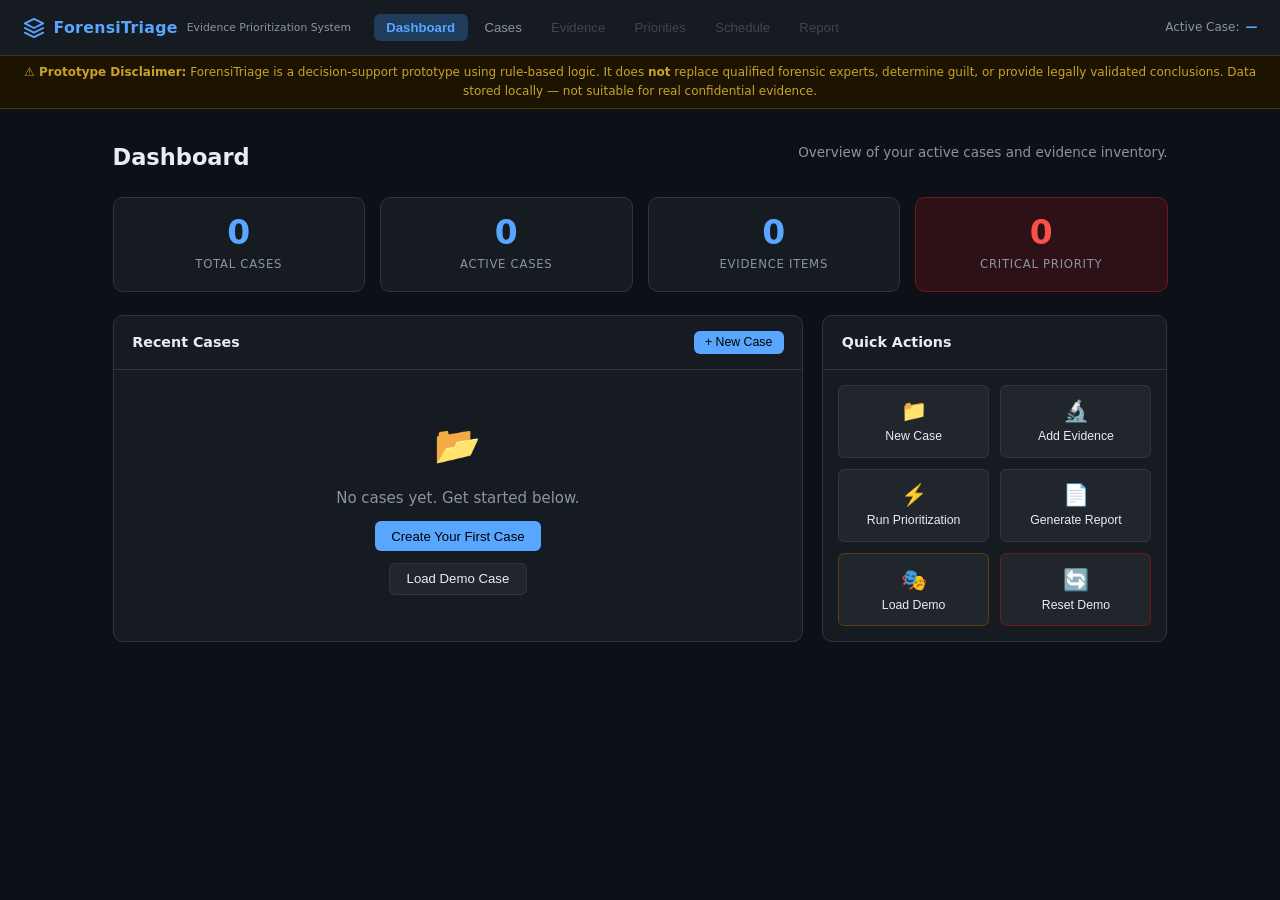
==== src/index.html @ f227d8db "new commit" ====
<!DOCTYPE html>
<html lang="en">
<head>
  <meta charset="UTF-8" />
  <meta name="viewport" content="width=device-width, initial-scale=1.0" />
  <title>ForensiTriage — AI-Assisted Evidence Prioritization</title>
  <link rel="stylesheet" href="styles.css" />
</head>
<body>
  <!-- ===== TOP NAV ===== -->
  <header class="topbar">
    <div class="topbar-brand">
      <svg class="brand-icon" viewBox="0 0 24 24" fill="none" stroke="currentColor" stroke-width="2" stroke-linecap="round" stroke-linejoin="round" aria-hidden="true">
        <path d="M12 2L2 7l10 5 10-5-10-5z"/><path d="M2 17l10 5 10-5"/><path d="M2 12l10 5 10-5"/>
      </svg>
      <span class="brand-name">ForensiTriage</span>
      <span class="brand-tagline">Evidence Prioritization System</span>
    </div>
    <nav class="topbar-nav" role="navigation" aria-label="Main navigation">
      <button class="nav-btn active" data-view="dashboard" aria-current="page">Dashboard</button>
      <button class="nav-btn" data-view="cases">Cases</button>
      <button class="nav-btn" data-view="evidence" id="nav-evidence" disabled>Evidence</button>
      <button class="nav-btn" data-view="priorities" id="nav-priorities" disabled>Priorities</button>
      <button class="nav-btn" data-view="schedule" id="nav-schedule" disabled>Schedule</button>
      <button class="nav-btn" data-view="report" id="nav-report" disabled>Report</button>
    </nav>
    <div class="topbar-case-indicator" id="active-case-badge" hidden>
      <span class="case-badge-label">Active Case:</span>
      <span id="active-case-title-badge">—</span>
    </div>
  </header>

  <!-- ===== DISCLAIMER BANNER ===== -->
  <div class="disclaimer-banner" role="alert">
    <strong>⚠ Prototype Disclaimer:</strong> ForensiTriage is a decision-support prototype using rule-based logic. It does <em>not</em> replace qualified forensic experts, determine guilt, or provide legally validated conclusions. Data stored locally — not suitable for real confidential evidence.
  </div>

  <!-- ===== MAIN CONTENT ===== -->
  <main id="main-content" role="main">

    <!-- ─── DASHBOARD VIEW ─── -->
    <section id="view-dashboard" class="view active" aria-labelledby="dashboard-heading">
      <div class="view-header">
        <h1 id="dashboard-heading">Dashboard</h1>
        <p class="view-subtitle">Overview of your active cases and evidence inventory.</p>
      </div>

      <div class="stats-grid">
        <div class="stat-card">
          <span class="stat-value" id="stat-total-cases">0</span>
          <span class="stat-label">Total Cases</span>
        </div>
        <div class="stat-card">
          <span class="stat-value" id="stat-active-cases">0</span>
          <span class="stat-label">Active Cases</span>
        </div>
        <div class="stat-card">
          <span class="stat-value" id="stat-total-evidence">0</span>
          <span class="stat-label">Evidence Items</span>
        </div>
        <div class="stat-card critical">
          <span class="stat-value" id="stat-critical">0</span>
          <span class="stat-label">Critical Priority</span>
        </div>
      </div>

      <div class="dashboard-grid">
        <div class="card">
          <div class="card-header">
            <h2 class="card-title">Recent Cases</h2>
            <button class="btn btn-primary btn-sm" data-action="new-case">+ New Case</button>
          </div>
          <div id="recent-cases-list">
            <!-- Populated by renderDashboard() -->
          </div>
        </div>

        <div class="card">
          <div class="card-header"><h2 class="card-title">Quick Actions</h2></div>
          <div class="quick-actions">
            <button class="quick-action-btn" data-action="new-case">
              <span class="qa-icon">📁</span>
              <span>New Case</span>
            </button>
            <button class="quick-action-btn" data-action="add-evidence" id="qa-add-evidence">
              <span class="qa-icon">🔬</span>
              <span>Add Evidence</span>
            </button>
            <button class="quick-action-btn" data-action="run-prioritization" id="qa-run-priority">
              <span class="qa-icon">⚡</span>
              <span>Run Prioritization</span>
            </button>
            <button class="quick-action-btn" data-action="generate-report" id="qa-report">
              <span class="qa-icon">📄</span>
              <span>Generate Report</span>
            </button>
            <button class="quick-action-btn demo-action" data-action="load-demo">
              <span class="qa-icon">🎭</span>
              <span>Load Demo</span>
            </button>
            <button class="quick-action-btn danger-action" data-action="reset-demo" id="qa-reset-demo" hidden>
              <span class="qa-icon">🔄</span>
              <span>Reset Demo</span>
            </button>
          </div>
        </div>
      </div>
    </section>

    <!-- ─── CASES VIEW ─── -->
    <section id="view-cases" class="view" aria-labelledby="cases-heading" hidden>
      <div class="view-header">
        <h1 id="cases-heading">Case Management</h1>
        <button class="btn btn-primary" data-action="new-case">+ New Case</button>
      </div>
      <div id="cases-list-container">
        <div class="empty-state">
          <div class="empty-icon">📂</div>
          <p>No cases created yet.</p>
          <button class="btn btn-primary" data-action="new-case">Create First Case</button>
        </div>
      </div>
    </section>

    <!-- ─── EVIDENCE VIEW ─── -->
    <section id="view-evidence" class="view" aria-labelledby="evidence-heading" hidden>
      <div class="view-header">
        <h1 id="evidence-heading">Evidence Management</h1>
        <div class="view-header-actions">
          <span class="active-case-label" id="evidence-case-label"></span>
          <button class="btn btn-primary" data-action="add-evidence" id="btn-add-evidence">+ Add Evidence</button>
        </div>
      </div>
      <div class="evidence-toolbar">
        <input type="search" id="evidence-search" class="search-input" placeholder="Search evidence by name, type, or ID…" aria-label="Search evidence" />
        <select id="evidence-filter-type" class="filter-select" aria-label="Filter by type">
          <option value="">All Types</option>
          <option value="biological">Biological</option>
          <option value="digital">Digital</option>
          <option value="fingerprint">Fingerprint / Impression</option>
          <option value="trace">Trace</option>
          <option value="physical">Physical</option>
          <option value="document">Document</option>
          <option value="other">Other</option>
        </select>
        <select id="evidence-filter-priority" class="filter-select" aria-label="Filter by priority">
          <option value="">All Priorities</option>
          <option value="critical">Critical</option>
          <option value="high">High</option>
          <option value="routine">Routine</option>
        </select>
      </div>
      <div id="evidence-list-container">
        <div class="empty-state">
          <div class="empty-icon">🔬</div>
          <p>No evidence added to this case yet.</p>
        </div>
      </div>
    </section>

    <!-- ─── PRIORITIES VIEW ─── -->
    <section id="view-priorities" class="view" aria-labelledby="priorities-heading" hidden>
      <div class="view-header">
        <h1 id="priorities-heading">Evidence Priorities</h1>
        <div class="view-header-actions">
          <span class="active-case-label" id="priorities-case-label"></span>
          <button class="btn btn-primary" data-action="run-prioritization">↻ Recalculate</button>
        </div>
      </div>
      <div class="priority-legend">
        <span class="priority-badge critical">Critical</span> Requires immediate examination — time-sensitive or highly contaminated.
        <span class="priority-badge high">High</span> Examine within 24 h — significant forensic value.
        <span class="priority-badge routine">Routine</span> Standard processing timeline acceptable.
      </div>
      <div class="priority-notice">
        <strong>ℹ Rule-Based Scores:</strong> Priority scores are produced by a deterministic rule-based algorithm, not a trained AI model. They are prototype estimates only — final prioritization decisions must be made by qualified forensic personnel.
      </div>
      <div id="priorities-list-container"></div>
    </section>

    <!-- ─── SCHEDULE VIEW ─── -->
    <section id="view-schedule" class="view" aria-labelledby="schedule-heading" hidden>
      <div class="view-header">
        <h1 id="schedule-heading">Proposed Examination Schedule</h1>
        <div class="view-header-actions">
          <span class="active-case-label" id="schedule-case-label"></span>
          <button class="btn btn-secondary" data-action="generate-report">📄 Generate Report</button>
        </div>
      </div>
      <div class="schedule-notice">
        <strong>⚠ Proposed Order Only:</strong> This schedule is a suggested examination order based on calculated priorities. It does not reflect actual laboratory capacity, staff availability, or instrument scheduling. Qualified forensic supervisors must confirm and adjust the schedule.
      </div>
      <div id="schedule-container"></div>
    </section>

    <!-- ─── REPORT VIEW ─── -->
    <section id="view-report" class="view" aria-labelledby="report-heading" hidden>
      <div class="view-header">
        <h1 id="report-heading">Printable Report</h1>
        <div class="view-header-actions">
          <button class="btn btn-primary" onclick="window.print()">🖨 Print / Save as PDF</button>
        </div>
      </div>
      <div id="report-container"></div>
    </section>

  </main>

  <!-- ===== MODALS ===== -->
  <div id="modal-overlay" class="modal-overlay" hidden aria-modal="true" role="dialog">
    <div class="modal" id="modal-box">
      <button class="modal-close" id="modal-close-btn" aria-label="Close modal">✕</button>
      <div id="modal-content"></div>
    </div>
  </div>

  <!-- ===== TOAST NOTIFICATIONS ===== -->
  <div id="toast-container" aria-live="polite" aria-atomic="true"></div>

  <!-- ===== SCRIPTS ===== -->
  <script src="storage.js"></script>
  <script src="prioritization.js"></script>
  <script src="reports.js"></script>
  <script src="app.js"></script>
</body>
</html>
---- src/styles.css ----
/* ============================================================
   ForensiTriage — styles.css
   Professional forensic-themed design
   ============================================================ */

/* ── Reset & base ── */
*, *::before, *::after { box-sizing: border-box; margin: 0; padding: 0; }

:root {
  --bg:          #0d1117;
  --surface:     #161b22;
  --surface2:    #21262d;
  --border:      #30363d;
  --text:        #e6edf3;
  --text-muted:  #8b949e;
  --accent:      #58a6ff;
  --accent-dim:  #1f3c5c;
  --critical:    #f85149;
  --critical-bg: #2d1117;
  --critical-border: #6e1a1a;
  --high:        #e3b341;
  --high-bg:     #2d2000;
  --high-border: #5a4000;
  --routine:     #3fb950;
  --routine-bg:  #0d2818;
  --routine-border: #1a4d2e;
  --radius:      6px;
  --radius-lg:   10px;
  --shadow:      0 4px 16px rgba(0,0,0,0.4);
  --font:        -apple-system, "Segoe UI", system-ui, sans-serif;
}

html { font-size: 15px; }
body {
  font-family: var(--font);
  background: var(--bg);
  color: var(--text);
  line-height: 1.6;
  min-height: 100vh;
}

/* ── Top navigation bar ── */
.topbar {
  display: flex;
  align-items: center;
  gap: 1.5rem;
  padding: 0 1.5rem;
  height: 56px;
  background: var(--surface);
  border-bottom: 1px solid var(--border);
  position: sticky;
  top: 0;
  z-index: 100;
  flex-wrap: wrap;
}

.topbar-brand {
  display: flex;
  align-items: center;
  gap: 0.6rem;
  flex-shrink: 0;
}
.brand-icon { width: 22px; height: 22px; color: var(--accent); }
.brand-name {
  font-weight: 700;
  font-size: 1.05rem;
  color: var(--accent);
  letter-spacing: 0.02em;
}
.brand-tagline {
  font-size: 0.72rem;
  color: var(--text-muted);
  display: none;
}
@media (min-width: 700px) { .brand-tagline { display: inline; } }

.topbar-nav {
  display: flex;
  gap: 0.25rem;
  flex: 1;
  overflow-x: auto;
}

.nav-btn {
  background: none;
  border: none;
  color: var(--text-muted);
  padding: 0.4rem 0.85rem;
  border-radius: var(--radius);
  cursor: pointer;
  font-size: 0.88rem;
  white-space: nowrap;
  transition: background 0.15s, color 0.15s;
}
.nav-btn:hover:not(:disabled) { background: var(--surface2); color: var(--text); }
.nav-btn.active { background: var(--accent-dim); color: var(--accent); font-weight: 600; }
.nav-btn:disabled { opacity: 0.35; cursor: not-allowed; }

.topbar-case-indicator {
  display: flex;
  align-items: center;
  gap: 0.4rem;
  font-size: 0.8rem;
  color: var(--text-muted);
  white-space: nowrap;
  flex-shrink: 0;
}
.case-badge-label { color: var(--text-muted); }
#active-case-title-badge {
  color: var(--accent);
  font-weight: 600;
  max-width: 160px;
  overflow: hidden;
  text-overflow: ellipsis;
}

/* ── Disclaimer banner ── */
.disclaimer-banner {
  background: #1c1400;
  border-bottom: 1px solid #4a3800;
  color: #c9a227;
  font-size: 0.8rem;
  padding: 0.45rem 1.5rem;
  text-align: center;
}
.disclaimer-banner em { font-style: normal; font-weight: 600; }

/* ── Main content area ── */
#main-content {
  max-width: 1100px;
  margin: 0 auto;
  padding: 2rem 1.5rem;
}

/* ── Views ── */
.view { display: block; }
.view[hidden] { display: none; }

.view-header {
  display: flex;
  align-items: flex-start;
  justify-content: space-between;
  margin-bottom: 1.5rem;
  gap: 1rem;
  flex-wrap: wrap;
}
.view-header h1 { font-size: 1.5rem; font-weight: 700; }
.view-subtitle { color: var(--text-muted); font-size: 0.9rem; margin-top: 0.2rem; }
.view-header-actions {
  display: flex;
  align-items: center;
  gap: 0.75rem;
  flex-wrap: wrap;
}
.active-case-label {
  font-size: 0.82rem;
  color: var(--text-muted);
  font-style: italic;
}

/* ── Stats grid ── */
.stats-grid {
  display: grid;
  grid-template-columns: repeat(auto-fit, minmax(150px, 1fr));
  gap: 1rem;
  margin-bottom: 1.5rem;
}
.stat-card {
  background: var(--surface);
  border: 1px solid var(--border);
  border-radius: var(--radius-lg);
  padding: 1.2rem 1rem;
  text-align: center;
}
.stat-card.critical { border-color: var(--critical-border); background: var(--critical-bg); }
.stat-value {
  display: block;
  font-size: 2.2rem;
  font-weight: 700;
  color: var(--accent);
  line-height: 1;
}
.stat-card.critical .stat-value { color: var(--critical); }
.stat-label {
  display: block;
  font-size: 0.78rem;
  color: var(--text-muted);
  margin-top: 0.35rem;
  text-transform: uppercase;
  letter-spacing: 0.06em;
}

/* ── Dashboard grid ── */
.dashboard-grid {
  display: grid;
  grid-template-columns: 1fr;
  gap: 1.25rem;
}
@media (min-width: 768px) { .dashboard-grid { grid-template-columns: 2fr 1fr; } }

/* ── Cards ── */
.card {
  background: var(--surface);
  border: 1px solid var(--border);
  border-radius: var(--radius-lg);
  overflow: hidden;
}
.card-header {
  display: flex;
  justify-content: space-between;
  align-items: center;
  padding: 1rem 1.25rem;
  border-bottom: 1px solid var(--border);
}
.card-title { font-size: 0.95rem; font-weight: 600; }
.card-body { padding: 1.25rem; }

/* ── Buttons ── */
.btn {
  display: inline-flex;
  align-items: center;
  gap: 0.4rem;
  padding: 0.5rem 1.1rem;
  border-radius: var(--radius);
  border: none;
  cursor: pointer;
  font-size: 0.88rem;
  font-weight: 500;
  transition: opacity 0.15s, background 0.15s;
  white-space: nowrap;
}
.btn:hover { opacity: 0.85; }
.btn:active { opacity: 0.7; }
.btn-primary { background: var(--accent); color: #000; }
.btn-secondary { background: var(--surface2); color: var(--text); border: 1px solid var(--border); }
.btn-danger { background: var(--critical); color: #fff; }
.btn-ghost { background: transparent; color: var(--text-muted); border: 1px solid var(--border); }
.btn-sm { padding: 0.3rem 0.75rem; font-size: 0.82rem; }
.btn:disabled { opacity: 0.4; cursor: not-allowed; }

/* ── Quick actions ── */
.quick-actions {
  display: grid;
  grid-template-columns: 1fr 1fr;
  gap: 0.75rem;
  padding: 1rem;
}
.quick-action-btn {
  display: flex;
  flex-direction: column;
  align-items: center;
  gap: 0.4rem;
  padding: 0.9rem 0.5rem;
  background: var(--surface2);
  border: 1px solid var(--border);
  border-radius: var(--radius);
  cursor: pointer;
  color: var(--text);
  font-size: 0.82rem;
  transition: border-color 0.15s, background 0.15s;
}
.quick-action-btn:hover { border-color: var(--accent); background: var(--accent-dim); }
.quick-action-btn.demo-action { border-color: var(--high-border); }
.quick-action-btn.demo-action:hover { background: var(--high-bg); }
.quick-action-btn.danger-action { border-color: var(--critical-border); }
.quick-action-btn.danger-action:hover { background: var(--critical-bg); }
.qa-icon { font-size: 1.4rem; }

/* ── Empty states ── */
.empty-state {
  padding: 3rem 1rem;
  text-align: center;
  color: var(--text-muted);
  display: flex;
  flex-direction: column;
  align-items: center;
  gap: 0.75rem;
}
.empty-icon { font-size: 2.5rem; }

/* ── Recent cases list ── */
.recent-case-row {
  display: flex;
  align-items: center;
  justify-content: space-between;
  padding: 0.75rem 1.25rem;
  border-bottom: 1px solid var(--border);
  gap: 1rem;
  cursor: pointer;
  transition: background 0.12s;
}
.recent-case-row:last-child { border-bottom: none; }
.recent-case-row:hover { background: var(--surface2); }
.recent-case-info { flex: 1; min-width: 0; }
.recent-case-title {
  font-weight: 600;
  font-size: 0.9rem;
  white-space: nowrap;
  overflow: hidden;
  text-overflow: ellipsis;
}
.recent-case-meta { font-size: 0.78rem; color: var(--text-muted); }
.case-status-badge {
  font-size: 0.72rem;
  padding: 0.2rem 0.55rem;
  border-radius: 20px;
  font-weight: 600;
  text-transform: uppercase;
  letter-spacing: 0.04em;
  white-space: nowrap;
}
.status-active    { background: var(--routine-bg); color: var(--routine); border: 1px solid var(--routine-border); }
.status-closed    { background: var(--surface2); color: var(--text-muted); border: 1px solid var(--border); }
.status-pending   { background: var(--high-bg); color: var(--high); border: 1px solid var(--high-border); }
.demo-tag { font-size: 0.7rem; color: var(--high); background: var(--high-bg); border: 1px solid var(--high-border); padding: 0.15rem 0.4rem; border-radius: 3px; margin-left: 0.5rem; }

/* ── Forms ── */
.form-grid {
  display: grid;
  grid-template-columns: 1fr 1fr;
  gap: 1rem;
}
@media (max-width: 600px) { .form-grid { grid-template-columns: 1fr; } }
.form-group { display: flex; flex-direction: column; gap: 0.3rem; }
.form-group.full-width { grid-column: 1 / -1; }
label { font-size: 0.85rem; font-weight: 500; color: var(--text-muted); }
label .required { color: var(--critical); margin-left: 2px; }
input[type="text"],
input[type="date"],
input[type="email"],
input[type="search"],
select,
textarea {
  background: var(--bg);
  border: 1px solid var(--border);
  color: var(--text);
  border-radius: var(--radius);
  padding: 0.5rem 0.75rem;
  font-size: 0.88rem;
  font-family: var(--font);
  width: 100%;
  transition: border-color 0.15s;
}
input:focus, select:focus, textarea:focus {
  outline: none;
  border-color: var(--accent);
}
input.error, select.error, textarea.error { border-color: var(--critical); }
.field-error { font-size: 0.78rem; color: var(--critical); }
textarea { resize: vertical; min-height: 80px; }
.form-actions {
  display: flex;
  gap: 0.75rem;
  justify-content: flex-end;
  margin-top: 1.25rem;
  flex-wrap: wrap;
}
.modal-title { font-size: 1.1rem; font-weight: 700; margin-bottom: 1.25rem; padding-bottom: 0.75rem; border-bottom: 1px solid var(--border); }

/* ── Evidence toolbar ── */
.evidence-toolbar {
  display: flex;
  gap: 0.75rem;
  margin-bottom: 1.25rem;
  flex-wrap: wrap;
}
.search-input { flex: 1; min-width: 180px; }
.filter-select { min-width: 150px; }

/* ── Evidence table ── */
.evidence-table-wrap { overflow-x: auto; }
.evidence-table {
  width: 100%;
  border-collapse: collapse;
  font-size: 0.85rem;
}
.evidence-table th {
  background: var(--surface2);
  padding: 0.6rem 0.8rem;
  text-align: left;
  font-weight: 600;
  color: var(--text-muted);
  font-size: 0.78rem;
  text-transform: uppercase;
  letter-spacing: 0.05em;
  border-bottom: 2px solid var(--border);
  white-space: nowrap;
}
.evidence-table td {
  padding: 0.65rem 0.8rem;
  border-bottom: 1px solid var(--border);
  vertical-align: top;
}
.evidence-table tr:last-child td { border-bottom: none; }
.evidence-table tr:hover td { background: var(--surface2); }
.evidence-id-cell { font-family: monospace; font-size: 0.8rem; color: var(--text-muted); }
.evidence-name-cell { font-weight: 600; }
.evidence-type-chip {
  display: inline-block;
  font-size: 0.72rem;
  padding: 0.15rem 0.5rem;
  border-radius: 20px;
  background: var(--accent-dim);
  color: var(--accent);
  border: 1px solid rgba(88,166,255,0.3);
  white-space: nowrap;
}
.table-actions { display: flex; gap: 0.4rem; }
.icon-btn {
  background: none;
  border: 1px solid var(--border);
  color: var(--text-muted);
  padding: 0.3rem 0.55rem;
  border-radius: var(--radius);
  cursor: pointer;
  font-size: 0.8rem;
  transition: border-color 0.15s, color 0.15s;
}
.icon-btn:hover { color: var(--text); border-color: var(--accent); }
.icon-btn.danger:hover { color: var(--critical); border-color: var(--critical); }

/* ── Priority badges ── */
.priority-badge {
  display: inline-block;
  font-size: 0.72rem;
  font-weight: 700;
  padding: 0.2rem 0.6rem;
  border-radius: 20px;
  text-transform: uppercase;
  letter-spacing: 0.06em;
  white-space: nowrap;
}
.priority-badge.critical { background: var(--critical-bg); color: var(--critical); border: 1px solid var(--critical-border); }
.priority-badge.high     { background: var(--high-bg);     color: var(--high);     border: 1px solid var(--high-border); }
.priority-badge.routine  { background: var(--routine-bg);  color: var(--routine);  border: 1px solid var(--routine-border); }
.priority-badge.override { background: #2d1f3d; color: #c4a0ff; border: 1px solid #5e3d9e; }

/* ── Priority legend ── */
.priority-legend {
  display: flex;
  align-items: center;
  gap: 0.75rem;
  flex-wrap: wrap;
  font-size: 0.82rem;
  color: var(--text-muted);
  margin-bottom: 1rem;
  padding: 0.75rem 1rem;
  background: var(--surface);
  border: 1px solid var(--border);
  border-radius: var(--radius);
}
.priority-notice, .schedule-notice {
  background: var(--surface);
  border: 1px solid var(--border);
  border-left: 3px solid var(--accent);
  padding: 0.75rem 1rem;
  font-size: 0.82rem;
  color: var(--text-muted);
  border-radius: 0 var(--radius) var(--radius) 0;
  margin-bottom: 1.25rem;
}

/* ── Priority cards ── */
.priority-card {
  background: var(--surface);
  border: 1px solid var(--border);
  border-radius: var(--radius-lg);
  margin-bottom: 0.75rem;
  overflow: hidden;
}
.priority-card.critical { border-left: 4px solid var(--critical); }
.priority-card.high     { border-left: 4px solid var(--high); }
.priority-card.routine  { border-left: 4px solid var(--routine); }
.priority-card.override-applied { border-style: dashed; }

.priority-card-header {
  display: flex;
  align-items: center;
  gap: 0.75rem;
  padding: 0.85rem 1rem;
  cursor: pointer;
  user-select: none;
  flex-wrap: wrap;
}
.priority-card-header:hover { background: var(--surface2); }
.priority-card-title { font-weight: 600; flex: 1; min-width: 0; }
.priority-score {
  font-size: 0.78rem;
  color: var(--text-muted);
  white-space: nowrap;
}
.expand-icon { color: var(--text-muted); font-size: 0.75rem; transition: transform 0.2s; }
.priority-card.expanded .expand-icon { transform: rotate(180deg); }

.priority-card-body {
  display: none;
  padding: 1rem;
  border-top: 1px solid var(--border);
}
.priority-card.expanded .priority-card-body { display: block; }

.priority-factors { margin-bottom: 0.75rem; }
.priority-factors h4 { font-size: 0.82rem; color: var(--text-muted); margin-bottom: 0.4rem; }
.factor-list { list-style: none; }
.factor-list li {
  font-size: 0.83rem;
  padding: 0.2rem 0;
  padding-left: 1.2rem;
  position: relative;
}
.factor-list li::before { content: "→"; position: absolute; left: 0; color: var(--accent); }

.recommendation-box {
  background: var(--surface2);
  border: 1px solid var(--border);
  border-radius: var(--radius);
  padding: 0.75rem;
  font-size: 0.83rem;
  margin-bottom: 0.75rem;
}
.recommendation-box h4 { font-size: 0.82rem; color: var(--text-muted); margin-bottom: 0.3rem; }

.override-section { margin-top: 0.75rem; }
.override-form { margin-top: 0.5rem; display: flex; gap: 0.5rem; flex-wrap: wrap; align-items: flex-end; }
.override-input { flex: 1; min-width: 200px; }
.override-applied-notice {
  font-size: 0.78rem;
  color: #c4a0ff;
  background: #2d1f3d;
  border: 1px solid #5e3d9e;
  border-radius: var(--radius);
  padding: 0.4rem 0.7rem;
  margin-top: 0.4rem;
}

/* ── Schedule ── */
.schedule-table {
  width: 100%;
  border-collapse: collapse;
  font-size: 0.85rem;
}
.schedule-table th {
  background: var(--surface2);
  padding: 0.6rem 1rem;
  text-align: left;
  font-size: 0.78rem;
  color: var(--text-muted);
  text-transform: uppercase;
  letter-spacing: 0.05em;
  border-bottom: 2px solid var(--border);
}
.schedule-table td {
  padding: 0.7rem 1rem;
  border-bottom: 1px solid var(--border);
  vertical-align: top;
}
.schedule-table tr:last-child td { border-bottom: none; }
.order-num {
  width: 36px;
  height: 36px;
  border-radius: 50%;
  display: flex;
  align-items: center;
  justify-content: center;
  font-weight: 700;
  font-size: 0.88rem;
  flex-shrink: 0;
}
.order-critical { background: var(--critical-bg); color: var(--critical); border: 2px solid var(--critical-border); }
.order-high     { background: var(--high-bg);     color: var(--high);     border: 2px solid var(--high-border); }
.order-routine  { background: var(--routine-bg);  color: var(--routine);  border: 2px solid var(--routine-border); }
.order-cell { display: flex; align-items: center; gap: 0.6rem; }

/* ── Report ── */
#report-container {
  background: var(--surface);
  border: 1px solid var(--border);
  border-radius: var(--radius-lg);
  padding: 2rem;
  font-size: 0.88rem;
  line-height: 1.7;
}
.report-header { text-align: center; margin-bottom: 2rem; padding-bottom: 1.5rem; border-bottom: 2px solid var(--border); }
.report-header h2 { font-size: 1.4rem; margin-bottom: 0.3rem; }
.report-header .case-id-header { font-family: monospace; color: var(--text-muted); }
.report-section { margin-bottom: 1.75rem; }
.report-section h3 { font-size: 1rem; font-weight: 700; color: var(--accent); border-bottom: 1px solid var(--border); padding-bottom: 0.4rem; margin-bottom: 0.75rem; }
.report-table { width: 100%; border-collapse: collapse; font-size: 0.82rem; }
.report-table th { text-align: left; padding: 0.4rem 0.7rem; background: var(--surface2); border: 1px solid var(--border); font-size: 0.78rem; }
.report-table td { padding: 0.4rem 0.7rem; border: 1px solid var(--border); vertical-align: top; }
.report-disclaimer {
  background: #1c1400;
  border: 1px solid #4a3800;
  color: #c9a227;
  padding: 1rem;
  border-radius: var(--radius);
  font-size: 0.8rem;
  margin-top: 2rem;
}
.report-meta { color: var(--text-muted); font-size: 0.8rem; }

/* ── Modal ── */
.modal-overlay {
  position: fixed;
  inset: 0;
  background: rgba(0,0,0,0.7);
  z-index: 200;
  display: flex;
  align-items: center;
  justify-content: center;
  padding: 1rem;
}
.modal-overlay[hidden] { display: none; }
.modal {
  background: var(--surface);
  border: 1px solid var(--border);
  border-radius: var(--radius-lg);
  padding: 1.75rem;
  max-width: 680px;
  width: 100%;
  max-height: 90vh;
  overflow-y: auto;
  position: relative;
  box-shadow: var(--shadow);
}
.modal-close {
  position: absolute;
  top: 1rem;
  right: 1rem;
  background: none;
  border: none;
  color: var(--text-muted);
  cursor: pointer;
  font-size: 1.1rem;
  width: 28px;
  height: 28px;
  display: flex;
  align-items: center;
  justify-content: center;
  border-radius: var(--radius);
}
.modal-close:hover { color: var(--text); background: var(--surface2); }

/* ── Toast notifications ── */
#toast-container {
  position: fixed;
  bottom: 1.5rem;
  right: 1.5rem;
  z-index: 999;
  display: flex;
  flex-direction: column;
  gap: 0.5rem;
}
.toast {
  background: var(--surface2);
  border: 1px solid var(--border);
  border-radius: var(--radius);
  padding: 0.75rem 1rem;
  font-size: 0.85rem;
  min-width: 240px;
  max-width: 360px;
  box-shadow: var(--shadow);
  animation: slide-in 0.25s ease;
  display: flex;
  gap: 0.5rem;
  align-items: flex-start;
}
.toast.success { border-left: 3px solid var(--routine); }
.toast.error   { border-left: 3px solid var(--critical); }
.toast.info    { border-left: 3px solid var(--accent); }
.toast.warning { border-left: 3px solid var(--high); }
@keyframes slide-in { from { opacity:0; transform: translateX(20px); } to { opacity:1; transform: translateX(0); } }

/* ── Confirm dialog ── */
.confirm-dialog { text-align: center; padding: 0.5rem 0; }
.confirm-dialog p { color: var(--text-muted); margin-bottom: 1.5rem; }
.confirm-actions { display: flex; gap: 0.75rem; justify-content: center; }

/* ── Misc helpers ── */
.text-muted { color: var(--text-muted); }
.text-critical { color: var(--critical); }
.text-high { color: var(--high); }
.text-routine { color: var(--routine); }
.monospace { font-family: monospace; }
.divider { border: none; border-top: 1px solid var(--border); margin: 1rem 0; }
.info-grid { display: grid; grid-template-columns: 1fr 1fr; gap: 0.5rem 1rem; font-size: 0.85rem; }
.info-row { display: flex; flex-direction: column; }
.info-label { font-size: 0.75rem; color: var(--text-muted); text-transform: uppercase; letter-spacing: 0.05em; }
.info-value { font-weight: 500; word-break: break-word; }

/* ── Cases table / list ── */
.cases-table-wrap { overflow-x: auto; }
.cases-table {
  width: 100%;
  border-collapse: collapse;
  font-size: 0.85rem;
}
.cases-table th {
  background: var(--surface2);
  padding: 0.6rem 1rem;
  text-align: left;
  font-size: 0.78rem;
  color: var(--text-muted);
  text-transform: uppercase;
  letter-spacing: 0.05em;
  border-bottom: 2px solid var(--border);
  white-space: nowrap;
}
.cases-table td {
  padding: 0.7rem 1rem;
  border-bottom: 1px solid var(--border);
  vertical-align: middle;
}
.cases-table tr:last-child td { border-bottom: none; }
.cases-table tr:hover td { background: var(--surface2); cursor: pointer; }
.case-select-btn { font-weight: 600; color: var(--accent); cursor: pointer; }
.case-select-btn:hover { text-decoration: underline; }

/* ── Print styles ── */
@media print {
  .topbar, .disclaimer-banner, .view-header .btn, .view-header-actions .btn,
  #toast-container, .modal-overlay, .nav-btn,
  .priority-legend, .priority-notice, .schedule-notice {
    display: none !important;
  }
  body { background: #fff; color: #000; font-size: 12pt; }
  #main-content { max-width: 100%; padding: 0; }
  .view[hidden] { display: none !important; }
  #view-report { display: block !important; }
  #report-container {
    background: #fff;
    border: none;
    padding: 0;
    color: #000;
  }
  .report-section h3 { color: #000; border-bottom: 1px solid #ccc; }
  .report-table th { background: #eee; }
  .priority-badge { border: 1px solid #999; color: #000; background: #eee; }
  .report-disclaimer { background: #fff8e1; color: #5a4000; border: 1px solid #ccc; }
  a { color: inherit; text-decoration: none; }
}

/* ── Responsive ── */
@media (max-width: 480px) {
  .topbar { height: auto; padding: 0.5rem 1rem; gap: 0.5rem; }
  #main-content { padding: 1rem; }
  .stats-grid { grid-template-columns: 1fr 1fr; }
  .form-grid { grid-template-columns: 1fr; }
  .evidence-toolbar { flex-direction: column; }
  .filter-select { min-width: unset; width: 100%; }
}

/* ── Demo data badge ── */
.demo-data-notice {
  display: inline-flex;
  align-items: center;
  gap: 0.3rem;
  background: var(--high-bg);
  border: 1px solid var(--high-border);
  color: var(--high);
  font-size: 0.75rem;
  font-weight: 600;
  padding: 0.2rem 0.6rem;
  border-radius: 4px;
}

/* ── Loading ── */
.loading-spinner {
  display: inline-block;
  width: 18px; height: 18px;
  border: 2px solid var(--border);
  border-top-color: var(--accent);
  border-radius: 50%;
  animation: spin 0.6s linear infinite;
  vertical-align: middle;
  margin-right: 0.4rem;
}
@keyframes spin { to { transform: rotate(360deg); } }
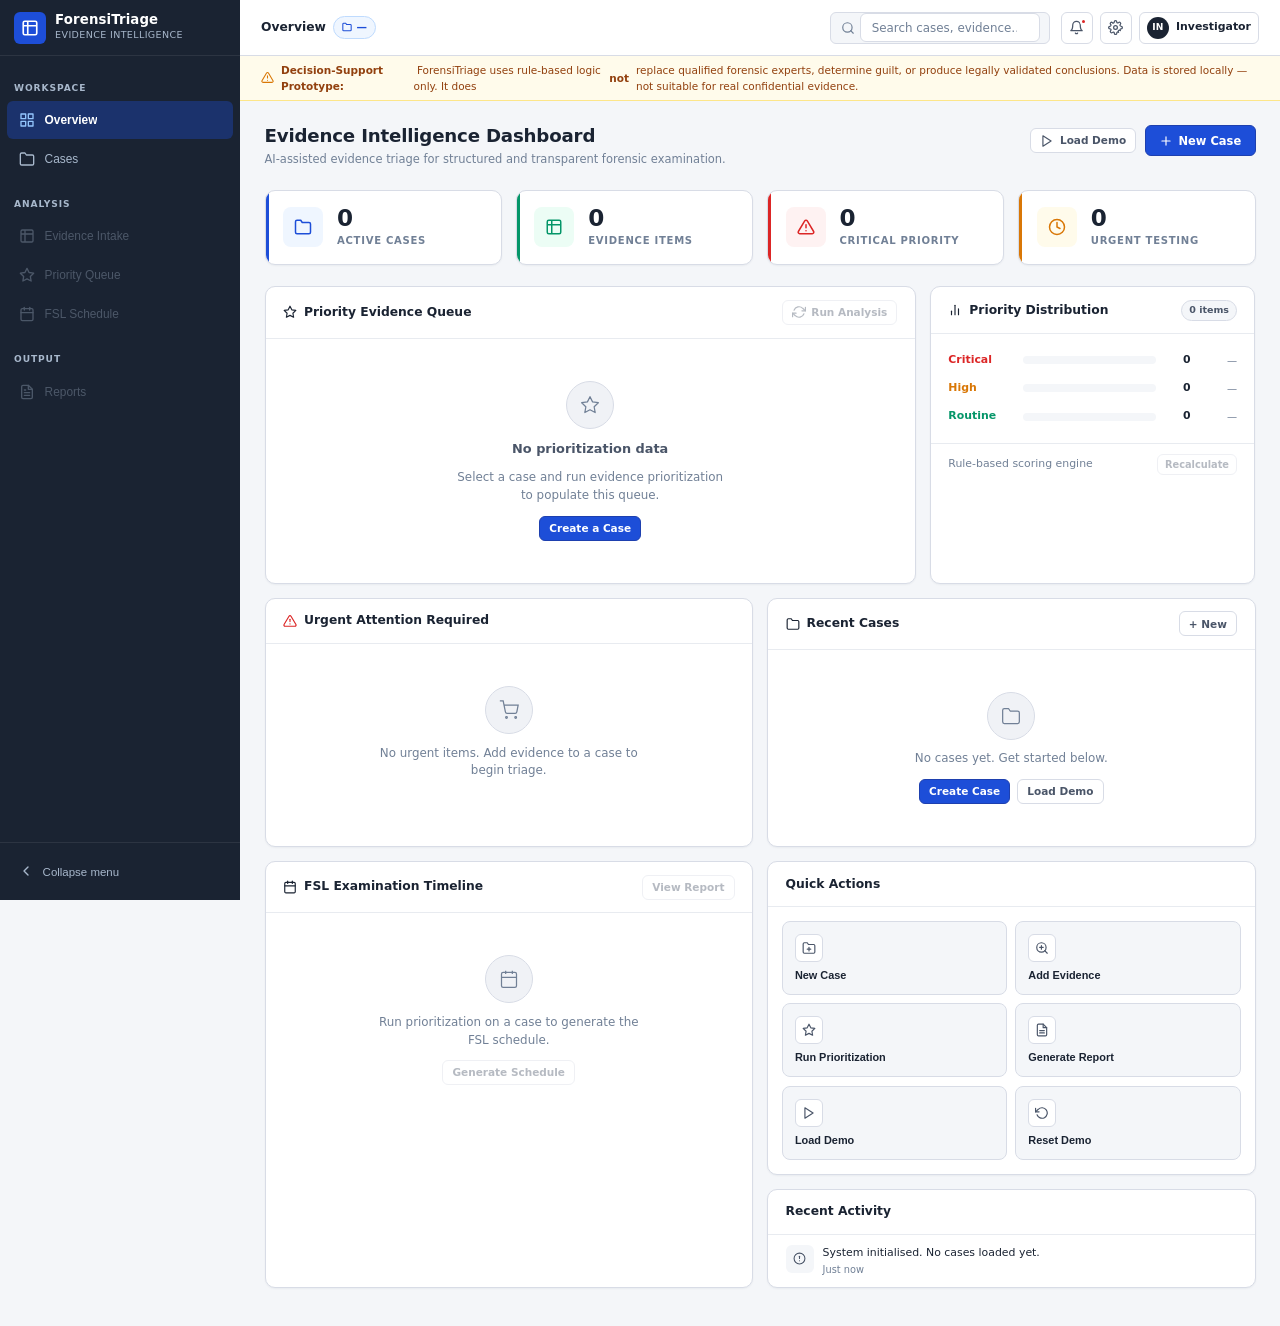
==== commit 0db7dcd0: "ui changes" ====
--- a/src/index.html
+++ b/src/index.html
@@ -3,221 +3,545 @@
 <head>
   <meta charset="UTF-8" />
   <meta name="viewport" content="width=device-width, initial-scale=1.0" />
-  <title>ForensiTriage — AI-Assisted Evidence Prioritization</title>
+  <title>ForensiTriage — Evidence Intelligence Platform</title>
   <link rel="stylesheet" href="styles.css" />
 </head>
 <body>
-  <!-- ===== TOP NAV ===== -->
-  <header class="topbar">
-    <div class="topbar-brand">
-      <svg class="brand-icon" viewBox="0 0 24 24" fill="none" stroke="currentColor" stroke-width="2" stroke-linecap="round" stroke-linejoin="round" aria-hidden="true">
-        <path d="M12 2L2 7l10 5 10-5-10-5z"/><path d="M2 17l10 5 10-5"/><path d="M2 12l10 5 10-5"/>
-      </svg>
-      <span class="brand-name">ForensiTriage</span>
-      <span class="brand-tagline">Evidence Prioritization System</span>
+
+  <!-- ═══════════════════════════════════════════════════════════════
+       SIDEBAR
+       ═══════════════════════════════════════════════════════════════ -->
+  <aside id="sidebar" role="navigation" aria-label="Main navigation">
+    <!-- Brand -->
+    <div class="sidebar-brand">
+      <div class="sidebar-brand-icon">
+        <svg viewBox="0 0 24 24" fill="none" stroke="currentColor" stroke-width="2.2" stroke-linecap="round" stroke-linejoin="round" aria-hidden="true">
+          <path d="M9 3H5a2 2 0 00-2 2v4m6-6h10a2 2 0 012 2v4M9 3v18m0 0h10a2 2 0 002-2V9M9 21H5a2 2 0 01-2-2V9m0 0h18"/>
+        </svg>
+      </div>
+      <div class="sidebar-brand-text">
+        <span class="sidebar-brand-name">ForensiTriage</span>
+        <span class="sidebar-brand-sub">Evidence Intelligence</span>
+      </div>
     </div>
-    <nav class="topbar-nav" role="navigation" aria-label="Main navigation">
-      <button class="nav-btn active" data-view="dashboard" aria-current="page">Dashboard</button>
-      <button class="nav-btn" data-view="cases">Cases</button>
-      <button class="nav-btn" data-view="evidence" id="nav-evidence" disabled>Evidence</button>
-      <button class="nav-btn" data-view="priorities" id="nav-priorities" disabled>Priorities</button>
-      <button class="nav-btn" data-view="schedule" id="nav-schedule" disabled>Schedule</button>
-      <button class="nav-btn" data-view="report" id="nav-report" disabled>Report</button>
+
+    <!-- Navigation -->
+    <nav class="sidebar-nav">
+      <div class="sidebar-section-label">Workspace</div>
+
+      <button class="nav-item active" data-view="dashboard" aria-current="page">
+        <span class="nav-icon">
+          <svg viewBox="0 0 24 24" fill="none" stroke="currentColor" stroke-width="2" stroke-linecap="round" stroke-linejoin="round"><rect x="3" y="3" width="7" height="7"/><rect x="14" y="3" width="7" height="7"/><rect x="14" y="14" width="7" height="7"/><rect x="3" y="14" width="7" height="7"/></svg>
+        </span>
+        <span class="nav-label">Overview</span>
+      </button>
+
+      <button class="nav-item" data-view="cases">
+        <span class="nav-icon">
+          <svg viewBox="0 0 24 24" fill="none" stroke="currentColor" stroke-width="2" stroke-linecap="round" stroke-linejoin="round"><path d="M22 19a2 2 0 01-2 2H4a2 2 0 01-2-2V5a2 2 0 012-2h5l2 3h9a2 2 0 012 2z"/></svg>
+        </span>
+        <span class="nav-label">Cases</span>
+      </button>
+
+      <div class="sidebar-section-label">Analysis</div>
+
+      <button class="nav-item" data-view="evidence" id="nav-evidence" disabled>
+        <span class="nav-icon">
+          <svg viewBox="0 0 24 24" fill="none" stroke="currentColor" stroke-width="2" stroke-linecap="round" stroke-linejoin="round"><path d="M9 3H5a2 2 0 00-2 2v4m6-6h10a2 2 0 012 2v4M9 3v18m0 0h10a2 2 0 002-2V9M9 21H5a2 2 0 01-2-2V9m0 0h18"/></svg>
+        </span>
+        <span class="nav-label">Evidence Intake</span>
+      </button>
+
+      <button class="nav-item" data-view="priorities" id="nav-priorities" disabled>
+        <span class="nav-icon">
+          <svg viewBox="0 0 24 24" fill="none" stroke="currentColor" stroke-width="2" stroke-linecap="round" stroke-linejoin="round"><polygon points="12 2 15.09 8.26 22 9.27 17 14.14 18.18 21.02 12 17.77 5.82 21.02 7 14.14 2 9.27 8.91 8.26 12 2"/></svg>
+        </span>
+        <span class="nav-label">Priority Queue</span>
+      </button>
+
+      <button class="nav-item" data-view="schedule" id="nav-schedule" disabled>
+        <span class="nav-icon">
+          <svg viewBox="0 0 24 24" fill="none" stroke="currentColor" stroke-width="2" stroke-linecap="round" stroke-linejoin="round"><rect x="3" y="4" width="18" height="18" rx="2" ry="2"/><line x1="16" y1="2" x2="16" y2="6"/><line x1="8" y1="2" x2="8" y2="6"/><line x1="3" y1="10" x2="21" y2="10"/></svg>
+        </span>
+        <span class="nav-label">FSL Schedule</span>
+      </button>
+
+      <div class="sidebar-section-label">Output</div>
+
+      <button class="nav-item" data-view="report" id="nav-report" disabled>
+        <span class="nav-icon">
+          <svg viewBox="0 0 24 24" fill="none" stroke="currentColor" stroke-width="2" stroke-linecap="round" stroke-linejoin="round"><path d="M14 2H6a2 2 0 00-2 2v16a2 2 0 002 2h12a2 2 0 002-2V8z"/><polyline points="14 2 14 8 20 8"/><line x1="16" y1="13" x2="8" y2="13"/><line x1="16" y1="17" x2="8" y2="17"/><polyline points="10 9 9 9 8 9"/></svg>
+        </span>
+        <span class="nav-label">Reports</span>
+      </button>
     </nav>
-    <div class="topbar-case-indicator" id="active-case-badge" hidden>
-      <span class="case-badge-label">Active Case:</span>
-      <span id="active-case-title-badge">—</span>
+
+    <!-- Footer / Collapse -->
+    <div class="sidebar-footer">
+      <button class="sidebar-collapse-btn" id="sidebar-toggle" aria-label="Toggle sidebar">
+        <span class="collapse-icon">
+          <svg width="16" height="16" viewBox="0 0 24 24" fill="none" stroke="currentColor" stroke-width="2" stroke-linecap="round" stroke-linejoin="round"><polyline points="15 18 9 12 15 6"/></svg>
+        </span>
+        <span class="collapse-label">Collapse menu</span>
+      </button>
     </div>
-  </header>
-
-  <!-- ===== DISCLAIMER BANNER ===== -->
-  <div class="disclaimer-banner" role="alert">
-    <strong>⚠ Prototype Disclaimer:</strong> ForensiTriage is a decision-support prototype using rule-based logic. It does <em>not</em> replace qualified forensic experts, determine guilt, or provide legally validated conclusions. Data stored locally — not suitable for real confidential evidence.
+  </aside>
+
+  <!-- ═══════════════════════════════════════════════════════════════
+       APP BODY
+       ═══════════════════════════════════════════════════════════════ -->
+  <div id="app-body">
+
+    <!-- TOP BAR -->
+    <header class="topbar">
+      <div class="topbar-breadcrumb">
+        <span class="topbar-page-title" id="topbar-page-title">Overview</span>
+        <span class="topbar-sep" id="topbar-sep" hidden>›</span>
+        <span class="topbar-case-chip" id="active-case-badge" hidden>
+          <svg width="10" height="10" viewBox="0 0 24 24" fill="none" stroke="currentColor" stroke-width="2.5"><path d="M22 19a2 2 0 01-2 2H4a2 2 0 01-2-2V5a2 2 0 012-2h5l2 3h9a2 2 0 012 2z"/></svg>
+          <span id="active-case-title-badge">—</span>
+        </span>
+      </div>
+
+      <div class="topbar-search">
+        <svg viewBox="0 0 24 24" fill="none" stroke="currentColor" stroke-width="2" stroke-linecap="round" stroke-linejoin="round"><circle cx="11" cy="11" r="8"/><line x1="21" y1="21" x2="16.65" y2="16.65"/></svg>
+        <input type="search" placeholder="Search cases, evidence…" aria-label="Global search" id="global-search" />
+      </div>
+
+      <div class="topbar-actions">
+        <button class="topbar-icon-btn" title="Notifications" aria-label="Notifications">
+          <svg viewBox="0 0 24 24" fill="none" stroke="currentColor" stroke-width="2" stroke-linecap="round" stroke-linejoin="round"><path d="M18 8A6 6 0 006 8c0 7-3 9-3 9h18s-3-2-3-9"/><path d="M13.73 21a2 2 0 01-3.46 0"/></svg>
+          <span class="notif-dot"></span>
+        </button>
+        <button class="topbar-icon-btn" title="Settings" aria-label="Settings">
+          <svg viewBox="0 0 24 24" fill="none" stroke="currentColor" stroke-width="2" stroke-linecap="round" stroke-linejoin="round"><circle cx="12" cy="12" r="3"/><path d="M19.4 15a1.65 1.65 0 00.33 1.82l.06.06a2 2 0 00-2.83 2.83l-.06-.06a1.65 1.65 0 00-1.82-.33 1.65 1.65 0 00-1 1.51V21a2 2 0 01-4 0v-.09A1.65 1.65 0 009 19.4a1.65 1.65 0 00-1.82.33l-.06.06a2 2 0 01-2.83-2.83l.06-.06A1.65 1.65 0 004.68 15a1.65 1.65 0 00-1.51-1H3a2 2 0 010-4h.09A1.65 1.65 0 004.6 9a1.65 1.65 0 00-.33-1.82l-.06-.06a2 2 0 012.83-2.83l.06.06A1.65 1.65 0 009 4.68a1.65 1.65 0 001-1.51V3a2 2 0 014 0v.09a1.65 1.65 0 001 1.51 1.65 1.65 0 001.82-.33l.06-.06a2 2 0 012.83 2.83l-.06.06A1.65 1.65 0 0019.4 9a1.65 1.65 0 001.51 1H21a2 2 0 010 4h-.09a1.65 1.65 0 00-1.51 1z"/></svg>
+        </button>
+        <div class="topbar-profile" title="Investigator profile">
+          <div class="profile-avatar" id="profile-initials">—</div>
+          <span class="profile-name" id="profile-name">Investigator</span>
+        </div>
+      </div>
+    </header>
+
+    <!-- DISCLAIMER BANNER -->
+    <div class="disclaimer-banner" role="alert">
+      <svg viewBox="0 0 24 24" fill="none" stroke="currentColor" stroke-width="2" stroke-linecap="round" stroke-linejoin="round" aria-hidden="true"><path d="M10.29 3.86L1.82 18a2 2 0 001.71 3h16.94a2 2 0 001.71-3L13.71 3.86a2 2 0 00-3.42 0z"/><line x1="12" y1="9" x2="12" y2="13"/><line x1="12" y1="17" x2="12.01" y2="17"/></svg>
+      <strong>Decision-Support Prototype:</strong>&nbsp;ForensiTriage uses rule-based logic only. It does <em>not</em> replace qualified forensic experts, determine guilt, or produce legally validated conclusions. Data is stored locally — not suitable for real confidential evidence.
+    </div>
+
+    <!-- ═══════════════════════════════════════════════════════════════
+         MAIN CONTENT
+         ═══════════════════════════════════════════════════════════════ -->
+    <main id="main-content" role="main">
+
+      <!-- ─── DASHBOARD VIEW ─── -->
+      <section id="view-dashboard" class="view active" aria-labelledby="dashboard-heading">
+
+        <div class="view-header">
+          <div class="view-header-left">
+            <h1 class="view-title" id="dashboard-heading">Evidence Intelligence Dashboard</h1>
+            <p class="view-subtitle">AI-assisted evidence triage for structured and transparent forensic examination.</p>
+          </div>
+          <div class="view-header-actions">
+            <button class="btn btn-secondary btn-sm" data-action="load-demo">
+              <svg viewBox="0 0 24 24" fill="none" stroke="currentColor" stroke-width="2" stroke-linecap="round" stroke-linejoin="round"><polygon points="5 3 19 12 5 21 5 3"/></svg>
+              Load Demo
+            </button>
+            <button class="btn btn-primary" data-action="new-case">
+              <svg viewBox="0 0 24 24" fill="none" stroke="currentColor" stroke-width="2" stroke-linecap="round" stroke-linejoin="round"><line x1="12" y1="5" x2="12" y2="19"/><line x1="5" y1="12" x2="19" y2="12"/></svg>
+              New Case
+            </button>
+          </div>
+        </div>
+
+        <!-- KPI Stats -->
+        <div class="stats-grid">
+          <div class="stat-card">
+            <div class="stat-icon">
+              <svg viewBox="0 0 24 24" fill="none" stroke="currentColor" stroke-width="2" stroke-linecap="round" stroke-linejoin="round"><path d="M22 19a2 2 0 01-2 2H4a2 2 0 01-2-2V5a2 2 0 012-2h5l2 3h9a2 2 0 012 2z"/></svg>
+            </div>
+            <div class="stat-body">
+              <div class="stat-value" id="stat-total-cases">0</div>
+              <div class="stat-label">Active Cases</div>
+            </div>
+          </div>
+          <div class="stat-card success">
+            <div class="stat-icon">
+              <svg viewBox="0 0 24 24" fill="none" stroke="currentColor" stroke-width="2" stroke-linecap="round" stroke-linejoin="round"><path d="M9 3H5a2 2 0 00-2 2v4m6-6h10a2 2 0 012 2v4M9 3v18m0 0h10a2 2 0 002-2V9M9 21H5a2 2 0 01-2-2V9m0 0h18"/></svg>
+            </div>
+            <div class="stat-body">
+              <div class="stat-value" id="stat-total-evidence">0</div>
+              <div class="stat-label">Evidence Items</div>
+            </div>
+          </div>
+          <div class="stat-card critical">
+            <div class="stat-icon">
+              <svg viewBox="0 0 24 24" fill="none" stroke="currentColor" stroke-width="2" stroke-linecap="round" stroke-linejoin="round"><path d="M10.29 3.86L1.82 18a2 2 0 001.71 3h16.94a2 2 0 001.71-3L13.71 3.86a2 2 0 00-3.42 0z"/><line x1="12" y1="9" x2="12" y2="13"/><line x1="12" y1="17" x2="12.01" y2="17"/></svg>
+            </div>
+            <div class="stat-body">
+              <div class="stat-value" id="stat-critical">0</div>
+              <div class="stat-label">Critical Priority</div>
+            </div>
+          </div>
+          <div class="stat-card warning">
+            <div class="stat-icon">
+              <svg viewBox="0 0 24 24" fill="none" stroke="currentColor" stroke-width="2" stroke-linecap="round" stroke-linejoin="round"><circle cx="12" cy="12" r="10"/><polyline points="12 6 12 12 16 14"/></svg>
+            </div>
+            <div class="stat-body">
+              <div class="stat-value" id="stat-active-cases">0</div>
+              <div class="stat-label">Urgent Testing</div>
+            </div>
+          </div>
+        </div>
+
+        <!-- Row 1: Priority Distribution + Priority Queue -->
+        <div class="dashboard-grid-wide">
+          <!-- Priority Queue Table -->
+          <div class="card">
+            <div class="card-header">
+              <div class="card-header-left">
+                <svg width="14" height="14" viewBox="0 0 24 24" fill="none" stroke="currentColor" stroke-width="2" stroke-linecap="round" stroke-linejoin="round"><polygon points="12 2 15.09 8.26 22 9.27 17 14.14 18.18 21.02 12 17.77 5.82 21.02 7 14.14 2 9.27 8.91 8.26 12 2"/></svg>
+                <span class="card-title">Priority Evidence Queue</span>
+              </div>
+              <button class="btn btn-secondary btn-sm" data-action="run-prioritization" id="qa-run-priority" disabled>
+                <svg viewBox="0 0 24 24" fill="none" stroke="currentColor" stroke-width="2" stroke-linecap="round" stroke-linejoin="round" width="12" height="12"><polyline points="23 4 23 10 17 10"/><polyline points="1 20 1 14 7 14"/><path d="M3.51 9a9 9 0 0114.85-3.36L23 10M1 14l4.64 4.36A9 9 0 0020.49 15"/></svg>
+                Run Analysis
+              </button>
+            </div>
+            <div id="dashboard-queue-container">
+              <div class="empty-state">
+                <div class="empty-icon">
+                  <svg viewBox="0 0 24 24" fill="none" stroke="currentColor" stroke-width="1.5" stroke-linecap="round" stroke-linejoin="round"><polygon points="12 2 15.09 8.26 22 9.27 17 14.14 18.18 21.02 12 17.77 5.82 21.02 7 14.14 2 9.27 8.91 8.26 12 2"/></svg>
+                </div>
+                <h3>No prioritization data</h3>
+                <p>Select a case and run evidence prioritization to populate this queue.</p>
+                <button class="btn btn-primary btn-sm" data-action="new-case">Create a Case</button>
+              </div>
+            </div>
+          </div>
+
+          <!-- Priority Distribution Chart -->
+          <div class="card">
+            <div class="card-header">
+              <div class="card-header-left">
+                <svg width="14" height="14" viewBox="0 0 24 24" fill="none" stroke="currentColor" stroke-width="2" stroke-linecap="round" stroke-linejoin="round"><line x1="18" y1="20" x2="18" y2="10"/><line x1="12" y1="20" x2="12" y2="4"/><line x1="6" y1="20" x2="6" y2="14"/></svg>
+                <span class="card-title">Priority Distribution</span>
+              </div>
+              <span class="card-badge" id="dist-total-badge">0 items</span>
+            </div>
+            <div id="priority-dist-container">
+              <div class="priority-chart">
+                <div class="chart-row">
+                  <span class="chart-label" style="color:var(--critical)">Critical</span>
+                  <div class="chart-bar-track"><div class="chart-bar-fill critical" id="dist-bar-critical" style="width:0%"></div></div>
+                  <span class="chart-count" id="dist-count-critical">0</span>
+                  <span class="chart-pct" id="dist-pct-critical">—</span>
+                </div>
+                <div class="chart-row">
+                  <span class="chart-label" style="color:var(--high)">High</span>
+                  <div class="chart-bar-track"><div class="chart-bar-fill high" id="dist-bar-high" style="width:0%"></div></div>
+                  <span class="chart-count" id="dist-count-high">0</span>
+                  <span class="chart-pct" id="dist-pct-high">—</span>
+                </div>
+                <div class="chart-row">
+                  <span class="chart-label" style="color:var(--routine)">Routine</span>
+                  <div class="chart-bar-track"><div class="chart-bar-fill routine" id="dist-bar-routine" style="width:0%"></div></div>
+                  <span class="chart-count" id="dist-count-routine">0</span>
+                  <span class="chart-pct" id="dist-pct-routine">—</span>
+                </div>
+              </div>
+            </div>
+            <div class="card-footer">
+              <span>Rule-based scoring engine</span>
+              <button class="btn btn-ghost btn-xs" data-action="run-prioritization" id="qa-run-priority-2" disabled>Recalculate</button>
+            </div>
+          </div>
+        </div>
+
+        <!-- Row 2: Urgent Attention + Timeline + Quick Actions -->
+        <div class="dashboard-grid">
+          <!-- Urgent Attention -->
+          <div class="card">
+            <div class="card-header">
+              <div class="card-header-left">
+                <svg width="14" height="14" viewBox="0 0 24 24" fill="none" stroke="currentColor" stroke-width="2" stroke-linecap="round" stroke-linejoin="round" style="color:var(--critical)"><path d="M10.29 3.86L1.82 18a2 2 0 001.71 3h16.94a2 2 0 001.71-3L13.71 3.86a2 2 0 00-3.42 0z"/><line x1="12" y1="9" x2="12" y2="13"/><line x1="12" y1="17" x2="12.01" y2="17"/></svg>
+                <span class="card-title">Urgent Attention Required</span>
+              </div>
+            </div>
+            <div id="urgent-panel-container">
+              <div class="empty-state">
+                <div class="empty-icon">
+                  <svg viewBox="0 0 24 24" fill="none" stroke="currentColor" stroke-width="1.5"><circle cx="9" cy="21" r="1"/><circle cx="20" cy="21" r="1"/><path d="M1 1h4l2.68 13.39a2 2 0 002 1.61h9.72a2 2 0 002-1.61L23 6H6"/></svg>
+                </div>
+                <p>No urgent items. Add evidence to a case to begin triage.</p>
+              </div>
+            </div>
+          </div>
+
+          <!-- Recent Cases -->
+          <div class="card">
+            <div class="card-header">
+              <div class="card-header-left">
+                <svg width="14" height="14" viewBox="0 0 24 24" fill="none" stroke="currentColor" stroke-width="2" stroke-linecap="round" stroke-linejoin="round"><path d="M22 19a2 2 0 01-2 2H4a2 2 0 01-2-2V5a2 2 0 012-2h5l2 3h9a2 2 0 012 2z"/></svg>
+                <span class="card-title">Recent Cases</span>
+              </div>
+              <button class="btn btn-secondary btn-sm" data-action="new-case">+ New</button>
+            </div>
+            <div id="recent-cases-list"></div>
+          </div>
+        </div>
+
+        <!-- Row 3: FSL Timeline + Quick Actions + Activity -->
+        <div class="dashboard-grid">
+          <!-- FSL Examination Timeline -->
+          <div class="card">
+            <div class="card-header">
+              <div class="card-header-left">
+                <svg width="14" height="14" viewBox="0 0 24 24" fill="none" stroke="currentColor" stroke-width="2" stroke-linecap="round" stroke-linejoin="round"><rect x="3" y="4" width="18" height="18" rx="2" ry="2"/><line x1="16" y1="2" x2="16" y2="6"/><line x1="8" y1="2" x2="8" y2="6"/><line x1="3" y1="10" x2="21" y2="10"/></svg>
+                <span class="card-title">FSL Examination Timeline</span>
+              </div>
+              <button class="btn btn-secondary btn-sm" data-action="generate-report" id="qa-report" disabled>View Report</button>
+            </div>
+            <div id="fsl-timeline-container">
+              <div class="empty-state">
+                <div class="empty-icon">
+                  <svg viewBox="0 0 24 24" fill="none" stroke="currentColor" stroke-width="1.5"><rect x="3" y="4" width="18" height="18" rx="2" ry="2"/><line x1="16" y1="2" x2="16" y2="6"/><line x1="8" y1="2" x2="8" y2="6"/><line x1="3" y1="10" x2="21" y2="10"/></svg>
+                </div>
+                <p>Run prioritization on a case to generate the FSL schedule.</p>
+                <button class="btn btn-secondary btn-sm" data-action="run-prioritization" id="qa-fsl-btn" disabled>Generate Schedule</button>
+              </div>
+            </div>
+          </div>
+
+          <!-- Quick Actions + Activity -->
+          <div style="display:flex;flex-direction:column;gap:1rem;">
+            <div class="card">
+              <div class="card-header">
+                <span class="card-title">Quick Actions</span>
+              </div>
+              <div class="quick-actions">
+                <button class="quick-action-btn" data-action="new-case">
+                  <div class="qa-icon">
+                    <svg viewBox="0 0 24 24" fill="none" stroke="currentColor" stroke-width="2" stroke-linecap="round" stroke-linejoin="round"><path d="M22 19a2 2 0 01-2 2H4a2 2 0 01-2-2V5a2 2 0 012-2h5l2 3h9a2 2 0 012 2z"/><line x1="12" y1="11" x2="12" y2="17"/><line x1="9" y1="14" x2="15" y2="14"/></svg>
+                  </div>
+                  <span class="qa-label">New Case</span>
+                </button>
+                <button class="quick-action-btn" data-action="add-evidence" id="qa-add-evidence" disabled>
+                  <div class="qa-icon">
+                    <svg viewBox="0 0 24 24" fill="none" stroke="currentColor" stroke-width="2" stroke-linecap="round" stroke-linejoin="round"><circle cx="11" cy="11" r="8"/><line x1="21" y1="21" x2="16.65" y2="16.65"/><line x1="11" y1="8" x2="11" y2="14"/><line x1="8" y1="11" x2="14" y2="11"/></svg>
+                  </div>
+                  <span class="qa-label">Add Evidence</span>
+                </button>
+                <button class="quick-action-btn" data-action="run-prioritization" id="qa-run-priority-3" disabled>
+                  <div class="qa-icon">
+                    <svg viewBox="0 0 24 24" fill="none" stroke="currentColor" stroke-width="2" stroke-linecap="round" stroke-linejoin="round"><polygon points="12 2 15.09 8.26 22 9.27 17 14.14 18.18 21.02 12 17.77 5.82 21.02 7 14.14 2 9.27 8.91 8.26 12 2"/></svg>
+                  </div>
+                  <span class="qa-label">Run Prioritization</span>
+                </button>
+                <button class="quick-action-btn" data-action="generate-report" id="qa-report-2" disabled>
+                  <div class="qa-icon">
+                    <svg viewBox="0 0 24 24" fill="none" stroke="currentColor" stroke-width="2" stroke-linecap="round" stroke-linejoin="round"><path d="M14 2H6a2 2 0 00-2 2v16a2 2 0 002 2h12a2 2 0 002-2V8z"/><polyline points="14 2 14 8 20 8"/><line x1="16" y1="13" x2="8" y2="13"/><line x1="16" y1="17" x2="8" y2="17"/></svg>
+                  </div>
+                  <span class="qa-label">Generate Report</span>
+                </button>
+                <button class="quick-action-btn warning-action" data-action="load-demo">
+                  <div class="qa-icon">
+                    <svg viewBox="0 0 24 24" fill="none" stroke="currentColor" stroke-width="2" stroke-linecap="round" stroke-linejoin="round"><polygon points="5 3 19 12 5 21 5 3"/></svg>
+                  </div>
+                  <span class="qa-label">Load Demo</span>
+                </button>
+                <button class="quick-action-btn danger-action" data-action="reset-demo" id="qa-reset-demo" hidden>
+                  <div class="qa-icon">
+                    <svg viewBox="0 0 24 24" fill="none" stroke="currentColor" stroke-width="2" stroke-linecap="round" stroke-linejoin="round"><polyline points="1 4 1 10 7 10"/><path d="M3.51 15a9 9 0 102.13-9.36L1 10"/></svg>
+                  </div>
+                  <span class="qa-label">Reset Demo</span>
+                </button>
+              </div>
+            </div>
+
+            <!-- Recent Activity -->
+            <div class="card" style="flex:1">
+              <div class="card-header">
+                <span class="card-title">Recent Activity</span>
+              </div>
+              <div id="activity-container">
+                <div class="activity-item">
+                  <div class="activity-icon">
+                    <svg viewBox="0 0 24 24" fill="none" stroke="currentColor" stroke-width="2" stroke-linecap="round" stroke-linejoin="round"><circle cx="12" cy="12" r="10"/><line x1="12" y1="8" x2="12" y2="12"/><line x1="12" y1="16" x2="12.01" y2="16"/></svg>
+                  </div>
+                  <div class="activity-text">
+                    <div class="activity-desc">System initialised. No cases loaded yet.</div>
+                    <div class="activity-time">Just now</div>
+                  </div>
+                </div>
+              </div>
+            </div>
+          </div>
+        </div>
+
+      </section>
+
+      <!-- ─── CASES VIEW ─── -->
+      <section id="view-cases" class="view" aria-labelledby="cases-heading" hidden>
+        <div class="view-header">
+          <div class="view-header-left">
+            <h1 class="view-title" id="cases-heading">Case Management</h1>
+            <p class="view-subtitle">Create and manage investigation cases. Select a case to begin evidence intake.</p>
+          </div>
+          <div class="view-header-actions">
+            <button class="btn btn-primary" data-action="new-case">
+              <svg viewBox="0 0 24 24" fill="none" stroke="currentColor" stroke-width="2" stroke-linecap="round" stroke-linejoin="round" width="14" height="14"><line x1="12" y1="5" x2="12" y2="19"/><line x1="5" y1="12" x2="19" y2="12"/></svg>
+              New Case
+            </button>
+          </div>
+        </div>
+        <div id="cases-list-container">
+          <div class="card">
+            <div class="empty-state">
+              <div class="empty-icon">
+                <svg viewBox="0 0 24 24" fill="none" stroke="currentColor" stroke-width="1.5" stroke-linecap="round" stroke-linejoin="round"><path d="M22 19a2 2 0 01-2 2H4a2 2 0 01-2-2V5a2 2 0 012-2h5l2 3h9a2 2 0 012 2z"/></svg>
+              </div>
+              <h3>No cases yet</h3>
+              <p>Create your first investigation case to begin evidence intake and triage.</p>
+              <button class="btn btn-primary" data-action="new-case">Create First Case</button>
+            </div>
+          </div>
+        </div>
+      </section>
+
+      <!-- ─── EVIDENCE VIEW ─── -->
+      <section id="view-evidence" class="view" aria-labelledby="evidence-heading" hidden>
+        <div class="view-header">
+          <div class="view-header-left">
+            <h1 class="view-title" id="evidence-heading">Evidence Intake</h1>
+            <p class="view-subtitle active-case-label" id="evidence-case-label">Select a case to view evidence.</p>
+          </div>
+          <div class="view-header-actions">
+            <button class="btn btn-primary" data-action="add-evidence" id="btn-add-evidence">
+              <svg viewBox="0 0 24 24" fill="none" stroke="currentColor" stroke-width="2" stroke-linecap="round" stroke-linejoin="round" width="14" height="14"><line x1="12" y1="5" x2="12" y2="19"/><line x1="5" y1="12" x2="19" y2="12"/></svg>
+              Add Evidence
+            </button>
+          </div>
+        </div>
+        <div class="evidence-toolbar">
+          <div class="topbar-search" style="width:auto;flex:1;max-width:320px;">
+            <svg viewBox="0 0 24 24" fill="none" stroke="currentColor" stroke-width="2" stroke-linecap="round" stroke-linejoin="round"><circle cx="11" cy="11" r="8"/><line x1="21" y1="21" x2="16.65" y2="16.65"/></svg>
+            <input type="search" id="evidence-search" placeholder="Search evidence by name, type, or ID…" aria-label="Search evidence" />
+          </div>
+          <select id="evidence-filter-type" class="filter-select" aria-label="Filter by type">
+            <option value="">All Types</option>
+            <option value="biological">Biological</option>
+            <option value="digital">Digital</option>
+            <option value="fingerprint">Fingerprint / Impression</option>
+            <option value="trace">Trace</option>
+            <option value="physical">Physical</option>
+            <option value="document">Document</option>
+            <option value="other">Other</option>
+          </select>
+          <select id="evidence-filter-priority" class="filter-select" aria-label="Filter by priority">
+            <option value="">All Priorities</option>
+            <option value="critical">Critical</option>
+            <option value="high">High</option>
+            <option value="routine">Routine</option>
+          </select>
+        </div>
+        <div id="evidence-list-container">
+          <div class="card">
+            <div class="empty-state">
+              <div class="empty-icon">
+                <svg viewBox="0 0 24 24" fill="none" stroke="currentColor" stroke-width="1.5"><path d="M9 3H5a2 2 0 00-2 2v4m6-6h10a2 2 0 012 2v4M9 3v18m0 0h10a2 2 0 002-2V9M9 21H5a2 2 0 01-2-2V9m0 0h18"/></svg>
+              </div>
+              <p>No evidence added to this case yet.</p>
+            </div>
+          </div>
+        </div>
+      </section>
+
+      <!-- ─── PRIORITIES VIEW ─── -->
+      <section id="view-priorities" class="view" aria-labelledby="priorities-heading" hidden>
+        <div class="view-header">
+          <div class="view-header-left">
+            <h1 class="view-title" id="priorities-heading">Priority Queue</h1>
+            <p class="view-subtitle active-case-label" id="priorities-case-label">Run prioritization to see results.</p>
+          </div>
+          <div class="view-header-actions">
+            <button class="btn btn-primary" data-action="run-prioritization">
+              <svg viewBox="0 0 24 24" fill="none" stroke="currentColor" stroke-width="2" stroke-linecap="round" stroke-linejoin="round" width="14" height="14"><polyline points="23 4 23 10 17 10"/><polyline points="1 20 1 14 7 14"/><path d="M3.51 9a9 9 0 0114.85-3.36L23 10M1 14l4.64 4.36A9 9 0 0020.49 15"/></svg>
+              Recalculate
+            </button>
+          </div>
+        </div>
+        <div class="priority-legend">
+          <div class="legend-item"><span class="priority-badge critical">Critical</span> Immediate — time-sensitive or highly contaminated</div>
+          <div class="legend-item"><span class="priority-badge high">High</span> Within 24 h — significant forensic value</div>
+          <div class="legend-item"><span class="priority-badge routine">Routine</span> Standard processing timeline</div>
+        </div>
+        <div class="priority-notice" role="note">
+          <svg viewBox="0 0 24 24" fill="none" stroke="currentColor" stroke-width="2" stroke-linecap="round" stroke-linejoin="round" aria-hidden="true"><circle cx="12" cy="12" r="10"/><line x1="12" y1="8" x2="12" y2="12"/><line x1="12" y1="16" x2="12.01" y2="16"/></svg>
+          <span><strong>Rule-Based Scores:</strong> Priority scores are produced by a deterministic rule-based algorithm, not a trained AI model. They are prototype estimates only — final prioritization decisions must be made by qualified forensic personnel.</span>
+        </div>
+        <div id="priorities-list-container"></div>
+      </section>
+
+      <!-- ─── SCHEDULE VIEW ─── -->
+      <section id="view-schedule" class="view" aria-labelledby="schedule-heading" hidden>
+        <div class="view-header">
+          <div class="view-header-left">
+            <h1 class="view-title" id="schedule-heading">FSL Examination Schedule</h1>
+            <p class="view-subtitle active-case-label" id="schedule-case-label">Proposed examination order for forensic science laboratory submission.</p>
+          </div>
+          <div class="view-header-actions">
+            <button class="btn btn-secondary" data-action="generate-report">
+              <svg viewBox="0 0 24 24" fill="none" stroke="currentColor" stroke-width="2" stroke-linecap="round" stroke-linejoin="round" width="14" height="14"><path d="M14 2H6a2 2 0 00-2 2v16a2 2 0 002 2h12a2 2 0 002-2V8z"/><polyline points="14 2 14 8 20 8"/></svg>
+              Generate Report
+            </button>
+          </div>
+        </div>
+        <div class="schedule-notice" role="note">
+          <svg viewBox="0 0 24 24" fill="none" stroke="currentColor" stroke-width="2" stroke-linecap="round" stroke-linejoin="round" aria-hidden="true"><path d="M10.29 3.86L1.82 18a2 2 0 001.71 3h16.94a2 2 0 001.71-3L13.71 3.86a2 2 0 00-3.42 0z"/><line x1="12" y1="9" x2="12" y2="13"/><line x1="12" y1="17" x2="12.01" y2="17"/></svg>
+          <span><strong>Proposed Order Only:</strong> This schedule is a suggested examination order based on calculated priorities. It does not reflect actual laboratory capacity, staff availability, or instrument scheduling. Qualified forensic supervisors must confirm and adjust the schedule.</span>
+        </div>
+        <div id="schedule-container"></div>
+      </section>
+
+      <!-- ─── REPORT VIEW ─── -->
+      <section id="view-report" class="view" aria-labelledby="report-heading" hidden>
+        <div class="view-header">
+          <div class="view-header-left">
+            <h1 class="view-title" id="report-heading">Printable Report</h1>
+            <p class="view-subtitle">Evidence prioritization report for FSL submission and case documentation.</p>
+          </div>
+          <div class="view-header-actions">
+            <button class="btn btn-primary" onclick="window.print()">
+              <svg viewBox="0 0 24 24" fill="none" stroke="currentColor" stroke-width="2" stroke-linecap="round" stroke-linejoin="round" width="14" height="14"><polyline points="6 9 6 2 18 2 18 9"/><path d="M6 18H4a2 2 0 01-2-2v-5a2 2 0 012-2h16a2 2 0 012 2v5a2 2 0 01-2 2h-2"/><rect x="6" y="14" width="12" height="8"/></svg>
+              Print / Save as PDF
+            </button>
+          </div>
+        </div>
+        <div id="report-container"></div>
+      </section>
+
+    </main>
   </div>
 
-  <!-- ===== MAIN CONTENT ===== -->
-  <main id="main-content" role="main">
-
-    <!-- ─── DASHBOARD VIEW ─── -->
-    <section id="view-dashboard" class="view active" aria-labelledby="dashboard-heading">
-      <div class="view-header">
-        <h1 id="dashboard-heading">Dashboard</h1>
-        <p class="view-subtitle">Overview of your active cases and evidence inventory.</p>
-      </div>
-
-      <div class="stats-grid">
-        <div class="stat-card">
-          <span class="stat-value" id="stat-total-cases">0</span>
-          <span class="stat-label">Total Cases</span>
-        </div>
-        <div class="stat-card">
-          <span class="stat-value" id="stat-active-cases">0</span>
-          <span class="stat-label">Active Cases</span>
-        </div>
-        <div class="stat-card">
-          <span class="stat-value" id="stat-total-evidence">0</span>
-          <span class="stat-label">Evidence Items</span>
-        </div>
-        <div class="stat-card critical">
-          <span class="stat-value" id="stat-critical">0</span>
-          <span class="stat-label">Critical Priority</span>
-        </div>
-      </div>
-
-      <div class="dashboard-grid">
-        <div class="card">
-          <div class="card-header">
-            <h2 class="card-title">Recent Cases</h2>
-            <button class="btn btn-primary btn-sm" data-action="new-case">+ New Case</button>
-          </div>
-          <div id="recent-cases-list">
-            <!-- Populated by renderDashboard() -->
-          </div>
-        </div>
-
-        <div class="card">
-          <div class="card-header"><h2 class="card-title">Quick Actions</h2></div>
-          <div class="quick-actions">
-            <button class="quick-action-btn" data-action="new-case">
-              <span class="qa-icon">📁</span>
-              <span>New Case</span>
-            </button>
-            <button class="quick-action-btn" data-action="add-evidence" id="qa-add-evidence">
-              <span class="qa-icon">🔬</span>
-              <span>Add Evidence</span>
-            </button>
-            <button class="quick-action-btn" data-action="run-prioritization" id="qa-run-priority">
-              <span class="qa-icon">⚡</span>
-              <span>Run Prioritization</span>
-            </button>
-            <button class="quick-action-btn" data-action="generate-report" id="qa-report">
-              <span class="qa-icon">📄</span>
-              <span>Generate Report</span>
-            </button>
-            <button class="quick-action-btn demo-action" data-action="load-demo">
-              <span class="qa-icon">🎭</span>
-              <span>Load Demo</span>
-            </button>
-            <button class="quick-action-btn danger-action" data-action="reset-demo" id="qa-reset-demo" hidden>
-              <span class="qa-icon">🔄</span>
-              <span>Reset Demo</span>
-            </button>
-          </div>
-        </div>
-      </div>
-    </section>
-
-    <!-- ─── CASES VIEW ─── -->
-    <section id="view-cases" class="view" aria-labelledby="cases-heading" hidden>
-      <div class="view-header">
-        <h1 id="cases-heading">Case Management</h1>
-        <button class="btn btn-primary" data-action="new-case">+ New Case</button>
-      </div>
-      <div id="cases-list-container">
-        <div class="empty-state">
-          <div class="empty-icon">📂</div>
-          <p>No cases created yet.</p>
-          <button class="btn btn-primary" data-action="new-case">Create First Case</button>
-        </div>
-      </div>
-    </section>
-
-    <!-- ─── EVIDENCE VIEW ─── -->
-    <section id="view-evidence" class="view" aria-labelledby="evidence-heading" hidden>
-      <div class="view-header">
-        <h1 id="evidence-heading">Evidence Management</h1>
-        <div class="view-header-actions">
-          <span class="active-case-label" id="evidence-case-label"></span>
-          <button class="btn btn-primary" data-action="add-evidence" id="btn-add-evidence">+ Add Evidence</button>
-        </div>
-      </div>
-      <div class="evidence-toolbar">
-        <input type="search" id="evidence-search" class="search-input" placeholder="Search evidence by name, type, or ID…" aria-label="Search evidence" />
-        <select id="evidence-filter-type" class="filter-select" aria-label="Filter by type">
-          <option value="">All Types</option>
-          <option value="biological">Biological</option>
-          <option value="digital">Digital</option>
-          <option value="fingerprint">Fingerprint / Impression</option>
-          <option value="trace">Trace</option>
-          <option value="physical">Physical</option>
-          <option value="document">Document</option>
-          <option value="other">Other</option>
-        </select>
-        <select id="evidence-filter-priority" class="filter-select" aria-label="Filter by priority">
-          <option value="">All Priorities</option>
-          <option value="critical">Critical</option>
-          <option value="high">High</option>
-          <option value="routine">Routine</option>
-        </select>
-      </div>
-      <div id="evidence-list-container">
-        <div class="empty-state">
-          <div class="empty-icon">🔬</div>
-          <p>No evidence added to this case yet.</p>
-        </div>
-      </div>
-    </section>
-
-    <!-- ─── PRIORITIES VIEW ─── -->
-    <section id="view-priorities" class="view" aria-labelledby="priorities-heading" hidden>
-      <div class="view-header">
-        <h1 id="priorities-heading">Evidence Priorities</h1>
-        <div class="view-header-actions">
-          <span class="active-case-label" id="priorities-case-label"></span>
-          <button class="btn btn-primary" data-action="run-prioritization">↻ Recalculate</button>
-        </div>
-      </div>
-      <div class="priority-legend">
-        <span class="priority-badge critical">Critical</span> Requires immediate examination — time-sensitive or highly contaminated.
-        <span class="priority-badge high">High</span> Examine within 24 h — significant forensic value.
-        <span class="priority-badge routine">Routine</span> Standard processing timeline acceptable.
-      </div>
-      <div class="priority-notice">
-        <strong>ℹ Rule-Based Scores:</strong> Priority scores are produced by a deterministic rule-based algorithm, not a trained AI model. They are prototype estimates only — final prioritization decisions must be made by qualified forensic personnel.
-      </div>
-      <div id="priorities-list-container"></div>
-    </section>
-
-    <!-- ─── SCHEDULE VIEW ─── -->
-    <section id="view-schedule" class="view" aria-labelledby="schedule-heading" hidden>
-      <div class="view-header">
-        <h1 id="schedule-heading">Proposed Examination Schedule</h1>
-        <div class="view-header-actions">
-          <span class="active-case-label" id="schedule-case-label"></span>
-          <button class="btn btn-secondary" data-action="generate-report">📄 Generate Report</button>
-        </div>
-      </div>
-      <div class="schedule-notice">
-        <strong>⚠ Proposed Order Only:</strong> This schedule is a suggested examination order based on calculated priorities. It does not reflect actual laboratory capacity, staff availability, or instrument scheduling. Qualified forensic supervisors must confirm and adjust the schedule.
-      </div>
-      <div id="schedule-container"></div>
-    </section>
-
-    <!-- ─── REPORT VIEW ─── -->
-    <section id="view-report" class="view" aria-labelledby="report-heading" hidden>
-      <div class="view-header">
-        <h1 id="report-heading">Printable Report</h1>
-        <div class="view-header-actions">
-          <button class="btn btn-primary" onclick="window.print()">🖨 Print / Save as PDF</button>
-        </div>
-      </div>
-      <div id="report-container"></div>
-    </section>
-
-  </main>
-
-  <!-- ===== MODALS ===== -->
+  <!-- ═══════════════════════════════════════════════════════════════
+       MODAL
+       ═══════════════════════════════════════════════════════════════ -->
   <div id="modal-overlay" class="modal-overlay" hidden aria-modal="true" role="dialog">
     <div class="modal" id="modal-box">
-      <button class="modal-close" id="modal-close-btn" aria-label="Close modal">✕</button>
+      <button class="modal-close" id="modal-close-btn" aria-label="Close">✕</button>
       <div id="modal-content"></div>
     </div>
   </div>
 
-  <!-- ===== TOAST NOTIFICATIONS ===== -->
+  <!-- ═══════════════════════════════════════════════════════════════
+       TOAST NOTIFICATIONS
+       ═══════════════════════════════════════════════════════════════ -->
   <div id="toast-container" aria-live="polite" aria-atomic="true"></div>
 
-  <!-- ===== SCRIPTS ===== -->
+  <!-- ═══════════════════════════════════════════════════════════════
+       SCRIPTS
+       ═══════════════════════════════════════════════════════════════ -->
   <script src="storage.js"></script>
   <script src="prioritization.js"></script>
   <script src="reports.js"></script>
--- a/src/styles.css
+++ b/src/styles.css
@@ -1,138 +1,427 @@
 /* ============================================================
-   ForensiTriage — styles.css
-   Professional forensic-themed design
+   ForensiTriage — Professional Forensic Investigation Platform
+   Design System v2.0
    ============================================================ */
 
 /* ── Reset & base ── */
 *, *::before, *::after { box-sizing: border-box; margin: 0; padding: 0; }
 
 :root {
-  --bg:          #0d1117;
-  --surface:     #161b22;
-  --surface2:    #21262d;
-  --border:      #30363d;
-  --text:        #e6edf3;
-  --text-muted:  #8b949e;
-  --accent:      #58a6ff;
-  --accent-dim:  #1f3c5c;
-  --critical:    #f85149;
-  --critical-bg: #2d1117;
-  --critical-border: #6e1a1a;
-  --high:        #e3b341;
-  --high-bg:     #2d2000;
-  --high-border: #5a4000;
-  --routine:     #3fb950;
-  --routine-bg:  #0d2818;
-  --routine-border: #1a4d2e;
-  --radius:      6px;
-  --radius-lg:   10px;
-  --shadow:      0 4px 16px rgba(0,0,0,0.4);
-  --font:        -apple-system, "Segoe UI", system-ui, sans-serif;
-}
-
-html { font-size: 15px; }
+  /* ── Color Palette ── */
+  --navy:          #1A2332;
+  --navy-hover:    #243042;
+  --navy-light:    #2D3E55;
+  --bg:            #F4F6F9;
+  --surface:       #FFFFFF;
+  --surface-alt:   #F0F2F6;
+  --border:        #D8DCE6;
+  --border-light:  #E8EBF0;
+
+  /* ── Text ── */
+  --text:          #1A2332;
+  --text-secondary:#4A5568;
+  --text-muted:    #718096;
+  --text-inv:      #FFFFFF;
+  --text-inv-muted:#A8B8CC;
+
+  /* ── Accent / Action ── */
+  --blue:          #1D4ED8;
+  --blue-hover:    #1E40AF;
+  --blue-light:    #EFF6FF;
+  --blue-border:   #BFDBFE;
+
+  /* ── Semantic colors ── */
+  --critical:        #DC2626;
+  --critical-light:  #FEF2F2;
+  --critical-border: #FECACA;
+  --critical-text:   #991B1B;
+
+  --high:            #D97706;
+  --high-light:      #FFFBEB;
+  --high-border:     #FDE68A;
+  --high-text:       #92400E;
+
+  --routine:         #059669;
+  --routine-light:   #ECFDF5;
+  --routine-border:  #A7F3D0;
+  --routine-text:    #065F46;
+
+  --override:        #7C3AED;
+  --override-light:  #F5F3FF;
+  --override-border: #DDD6FE;
+  --override-text:   #4C1D95;
+
+  --info:            #0284C7;
+  --info-light:      #F0F9FF;
+  --info-border:     #BAE6FD;
+
+  /* ── Sidebar ── */
+  --sidebar-w:     240px;
+  --sidebar-collapsed: 64px;
+  --topbar-h:      56px;
+
+  /* ── Spacing & shape ── */
+  --radius-sm:     4px;
+  --radius:        6px;
+  --radius-md:     8px;
+  --radius-lg:     10px;
+
+  /* ── Shadows ── */
+  --shadow-xs:     0 1px 2px rgba(26,35,50,0.05);
+  --shadow-sm:     0 1px 3px rgba(26,35,50,0.08), 0 1px 2px rgba(26,35,50,0.06);
+  --shadow:        0 4px 6px rgba(26,35,50,0.07), 0 2px 4px rgba(26,35,50,0.06);
+  --shadow-md:     0 10px 15px rgba(26,35,50,0.08), 0 4px 6px rgba(26,35,50,0.05);
+  --shadow-overlay:0 20px 40px rgba(26,35,50,0.18);
+
+  /* ── Typography ── */
+  --font:          -apple-system, "Segoe UI", system-ui, sans-serif;
+  --font-mono:     "Cascadia Mono", "Fira Mono", "Consolas", monospace;
+
+  /* ── Transitions ── */
+  --transition:    150ms ease;
+}
+
+html { font-size: 14px; }
 body {
   font-family: var(--font);
   background: var(--bg);
   color: var(--text);
-  line-height: 1.6;
+  line-height: 1.55;
   min-height: 100vh;
-}
-
-/* ── Top navigation bar ── */
+  display: flex;
+  overflow-x: hidden;
+}
+
+/* ═══════════════════════════════════════════════════════════════
+   SIDEBAR
+   ═══════════════════════════════════════════════════════════════ */
+
+#sidebar {
+  width: var(--sidebar-w);
+  min-height: 100vh;
+  background: var(--navy);
+  display: flex;
+  flex-direction: column;
+  position: fixed;
+  left: 0;
+  top: 0;
+  bottom: 0;
+  z-index: 200;
+  transition: width var(--transition);
+  flex-shrink: 0;
+  overflow: hidden;
+}
+#sidebar.collapsed { width: var(--sidebar-collapsed); }
+
+/* Brand */
+.sidebar-brand {
+  display: flex;
+  align-items: center;
+  gap: 0.65rem;
+  padding: 0 1rem;
+  height: var(--topbar-h);
+  border-bottom: 1px solid rgba(255,255,255,0.08);
+  flex-shrink: 0;
+  overflow: hidden;
+  text-decoration: none;
+}
+.sidebar-brand-icon {
+  width: 32px;
+  height: 32px;
+  flex-shrink: 0;
+  background: var(--blue);
+  border-radius: var(--radius);
+  display: flex;
+  align-items: center;
+  justify-content: center;
+  color: #fff;
+}
+.sidebar-brand-icon svg { width: 18px; height: 18px; }
+.sidebar-brand-text { overflow: hidden; white-space: nowrap; }
+.sidebar-brand-name {
+  display: block;
+  font-size: 0.95rem;
+  font-weight: 700;
+  color: var(--text-inv);
+  letter-spacing: 0.01em;
+  line-height: 1.2;
+}
+.sidebar-brand-sub {
+  display: block;
+  font-size: 0.68rem;
+  color: var(--text-inv-muted);
+  letter-spacing: 0.04em;
+  text-transform: uppercase;
+}
+#sidebar.collapsed .sidebar-brand-text { display: none; }
+
+/* Nav section label */
+.sidebar-section-label {
+  font-size: 0.65rem;
+  font-weight: 700;
+  letter-spacing: 0.1em;
+  text-transform: uppercase;
+  color: var(--text-inv-muted);
+  padding: 1.25rem 1rem 0.4rem;
+  white-space: nowrap;
+  overflow: hidden;
+}
+#sidebar.collapsed .sidebar-section-label { visibility: hidden; }
+
+/* Nav items */
+.sidebar-nav { flex: 1; overflow-y: auto; overflow-x: hidden; padding: 0.5rem 0; }
+.sidebar-nav::-webkit-scrollbar { width: 4px; }
+.sidebar-nav::-webkit-scrollbar-thumb { background: rgba(255,255,255,0.15); border-radius: 2px; }
+
+.nav-item {
+  display: flex;
+  align-items: center;
+  gap: 0.65rem;
+  padding: 0 0.75rem;
+  height: 38px;
+  margin: 1px 0.5rem;
+  border-radius: var(--radius);
+  cursor: pointer;
+  color: var(--text-inv-muted);
+  font-size: 0.85rem;
+  font-weight: 500;
+  white-space: nowrap;
+  overflow: hidden;
+  transition: background var(--transition), color var(--transition);
+  border: none;
+  background: none;
+  width: calc(100% - 1rem);
+  text-align: left;
+}
+.nav-item:hover:not(:disabled) {
+  background: rgba(255,255,255,0.07);
+  color: var(--text-inv);
+}
+.nav-item.active {
+  background: rgba(29,78,216,0.35);
+  color: #fff;
+  font-weight: 600;
+}
+.nav-item.active .nav-icon { color: #93C5FD; }
+.nav-item:disabled { opacity: 0.35; cursor: not-allowed; }
+
+.nav-icon {
+  width: 18px;
+  height: 18px;
+  flex-shrink: 0;
+  display: flex;
+  align-items: center;
+  justify-content: center;
+}
+.nav-icon svg { width: 16px; height: 16px; }
+.nav-label { overflow: hidden; text-overflow: ellipsis; }
+#sidebar.collapsed .nav-label { display: none; }
+#sidebar.collapsed .sidebar-section-label { opacity: 0; pointer-events: none; }
+
+/* Sidebar footer */
+.sidebar-footer {
+  border-top: 1px solid rgba(255,255,255,0.08);
+  padding: 0.75rem 0.5rem;
+}
+.sidebar-collapse-btn {
+  display: flex;
+  align-items: center;
+  gap: 0.65rem;
+  padding: 0 0.75rem;
+  height: 36px;
+  width: 100%;
+  border-radius: var(--radius);
+  border: none;
+  background: none;
+  color: var(--text-inv-muted);
+  cursor: pointer;
+  font-size: 0.82rem;
+  white-space: nowrap;
+  overflow: hidden;
+  transition: background var(--transition), color var(--transition);
+}
+.sidebar-collapse-btn:hover { background: rgba(255,255,255,0.07); color: var(--text-inv); }
+.sidebar-collapse-btn .collapse-icon { flex-shrink: 0; transition: transform var(--transition); }
+#sidebar.collapsed .sidebar-collapse-btn .collapse-icon { transform: rotate(180deg); }
+#sidebar.collapsed .sidebar-collapse-btn .collapse-label { display: none; }
+
+/* ═══════════════════════════════════════════════════════════════
+   MAIN WRAPPER
+   ═══════════════════════════════════════════════════════════════ */
+
+#app-body {
+  margin-left: var(--sidebar-w);
+  flex: 1;
+  display: flex;
+  flex-direction: column;
+  min-height: 100vh;
+  transition: margin-left var(--transition);
+  min-width: 0;
+}
+#app-body.sidebar-collapsed { margin-left: var(--sidebar-collapsed); }
+
+/* ═══════════════════════════════════════════════════════════════
+   TOP BAR
+   ═══════════════════════════════════════════════════════════════ */
+
 .topbar {
-  display: flex;
-  align-items: center;
-  gap: 1.5rem;
-  padding: 0 1.5rem;
-  height: 56px;
+  height: var(--topbar-h);
   background: var(--surface);
   border-bottom: 1px solid var(--border);
+  display: flex;
+  align-items: center;
+  gap: 0.75rem;
+  padding: 0 1.5rem;
   position: sticky;
   top: 0;
   z-index: 100;
-  flex-wrap: wrap;
-}
-
-.topbar-brand {
-  display: flex;
-  align-items: center;
-  gap: 0.6rem;
-  flex-shrink: 0;
-}
-.brand-icon { width: 22px; height: 22px; color: var(--accent); }
-.brand-name {
-  font-weight: 700;
-  font-size: 1.05rem;
-  color: var(--accent);
-  letter-spacing: 0.02em;
-}
-.brand-tagline {
-  font-size: 0.72rem;
-  color: var(--text-muted);
-  display: none;
-}
-@media (min-width: 700px) { .brand-tagline { display: inline; } }
-
-.topbar-nav {
-  display: flex;
-  gap: 0.25rem;
+  flex-shrink: 0;
+}
+
+.topbar-breadcrumb {
+  display: flex;
+  align-items: center;
+  gap: 0.5rem;
   flex: 1;
-  overflow-x: auto;
-}
-
-.nav-btn {
-  background: none;
-  border: none;
-  color: var(--text-muted);
-  padding: 0.4rem 0.85rem;
-  border-radius: var(--radius);
-  cursor: pointer;
+  min-width: 0;
+}
+.topbar-page-title {
   font-size: 0.88rem;
-  white-space: nowrap;
-  transition: background 0.15s, color 0.15s;
-}
-.nav-btn:hover:not(:disabled) { background: var(--surface2); color: var(--text); }
-.nav-btn.active { background: var(--accent-dim); color: var(--accent); font-weight: 600; }
-.nav-btn:disabled { opacity: 0.35; cursor: not-allowed; }
-
-.topbar-case-indicator {
-  display: flex;
-  align-items: center;
-  gap: 0.4rem;
-  font-size: 0.8rem;
-  color: var(--text-muted);
-  white-space: nowrap;
-  flex-shrink: 0;
-}
-.case-badge-label { color: var(--text-muted); }
-#active-case-title-badge {
-  color: var(--accent);
   font-weight: 600;
-  max-width: 160px;
+  color: var(--text);
+  white-space: nowrap;
+}
+.topbar-case-chip {
+  display: inline-flex;
+  align-items: center;
+  gap: 0.3rem;
+  background: var(--blue-light);
+  border: 1px solid var(--blue-border);
+  color: var(--blue);
+  font-size: 0.75rem;
+  font-weight: 600;
+  padding: 0.15rem 0.6rem;
+  border-radius: 20px;
+  white-space: nowrap;
+  max-width: 220px;
   overflow: hidden;
   text-overflow: ellipsis;
 }
-
-/* ── Disclaimer banner ── */
+.topbar-sep { color: var(--border); font-size: 1rem; }
+
+.topbar-search {
+  display: flex;
+  align-items: center;
+  gap: 0.4rem;
+  background: var(--bg);
+  border: 1px solid var(--border);
+  border-radius: var(--radius);
+  padding: 0 0.65rem;
+  height: 32px;
+  width: 220px;
+  transition: border-color var(--transition);
+}
+.topbar-search:focus-within { border-color: var(--blue); }
+.topbar-search svg { width: 14px; height: 14px; color: var(--text-muted); flex-shrink: 0; }
+.topbar-search input {
+  border: none;
+  background: none;
+  outline: none;
+  font-size: 0.82rem;
+  color: var(--text);
+  width: 100%;
+  font-family: var(--font);
+}
+.topbar-search input::placeholder { color: var(--text-muted); }
+
+.topbar-actions { display: flex; align-items: center; gap: 0.5rem; }
+
+.topbar-icon-btn {
+  width: 32px;
+  height: 32px;
+  border: 1px solid var(--border);
+  background: var(--surface);
+  border-radius: var(--radius);
+  display: flex;
+  align-items: center;
+  justify-content: center;
+  cursor: pointer;
+  color: var(--text-secondary);
+  transition: border-color var(--transition), color var(--transition), background var(--transition);
+  position: relative;
+}
+.topbar-icon-btn:hover { border-color: var(--blue); color: var(--blue); background: var(--blue-light); }
+.topbar-icon-btn svg { width: 15px; height: 15px; }
+
+.notif-dot {
+  position: absolute;
+  top: 5px;
+  right: 5px;
+  width: 7px;
+  height: 7px;
+  background: var(--critical);
+  border-radius: 50%;
+  border: 2px solid var(--surface);
+}
+
+.topbar-profile {
+  display: flex;
+  align-items: center;
+  gap: 0.5rem;
+  padding: 0 0.5rem;
+  height: 32px;
+  border: 1px solid var(--border);
+  border-radius: var(--radius);
+  background: var(--surface);
+  cursor: pointer;
+  transition: border-color var(--transition), background var(--transition);
+}
+.topbar-profile:hover { border-color: var(--blue); background: var(--blue-light); }
+.profile-avatar {
+  width: 22px;
+  height: 22px;
+  border-radius: 50%;
+  background: var(--navy);
+  color: #fff;
+  display: flex;
+  align-items: center;
+  justify-content: center;
+  font-size: 0.65rem;
+  font-weight: 700;
+  letter-spacing: 0.03em;
+  flex-shrink: 0;
+}
+.profile-name { font-size: 0.78rem; font-weight: 600; color: var(--text); }
+
+/* ═══════════════════════════════════════════════════════════════
+   DISCLAIMER BANNER
+   ═══════════════════════════════════════════════════════════════ */
+
 .disclaimer-banner {
-  background: #1c1400;
-  border-bottom: 1px solid #4a3800;
-  color: #c9a227;
-  font-size: 0.8rem;
-  padding: 0.45rem 1.5rem;
-  text-align: center;
-}
+  background: var(--high-light);
+  border-bottom: 1px solid var(--high-border);
+  color: var(--high-text);
+  font-size: 0.75rem;
+  padding: 0.4rem 1.5rem;
+  display: flex;
+  align-items: center;
+  gap: 0.5rem;
+}
+.disclaimer-banner svg { width: 13px; height: 13px; flex-shrink: 0; color: var(--high); }
+.disclaimer-banner strong { font-weight: 700; }
 .disclaimer-banner em { font-style: normal; font-weight: 600; }
 
-/* ── Main content area ── */
+/* ═══════════════════════════════════════════════════════════════
+   MAIN CONTENT
+   ═══════════════════════════════════════════════════════════════ */
+
 #main-content {
-  max-width: 1100px;
-  margin: 0 auto;
-  padding: 2rem 1.5rem;
-}
-
-/* ── Views ── */
+  flex: 1;
+  padding: 1.75rem 1.75rem;
+  max-width: 1400px;
+  width: 100%;
+}
+
 .view { display: block; }
 .view[hidden] { display: none; }
 
@@ -144,177 +433,613 @@
   gap: 1rem;
   flex-wrap: wrap;
 }
-.view-header h1 { font-size: 1.5rem; font-weight: 700; }
-.view-subtitle { color: var(--text-muted); font-size: 0.9rem; margin-top: 0.2rem; }
+.view-header-left { flex: 1; min-width: 0; }
+.view-title {
+  font-size: 1.3rem;
+  font-weight: 700;
+  color: var(--text);
+  line-height: 1.25;
+  letter-spacing: -0.01em;
+}
+.view-subtitle {
+  font-size: 0.82rem;
+  color: var(--text-muted);
+  margin-top: 0.2rem;
+}
 .view-header-actions {
   display: flex;
   align-items: center;
-  gap: 0.75rem;
+  gap: 0.6rem;
   flex-wrap: wrap;
+  flex-shrink: 0;
 }
 .active-case-label {
-  font-size: 0.82rem;
+  font-size: 0.78rem;
   color: var(--text-muted);
   font-style: italic;
-}
-
-/* ── Stats grid ── */
+  white-space: nowrap;
+  max-width: 250px;
+  overflow: hidden;
+  text-overflow: ellipsis;
+}
+
+/* ═══════════════════════════════════════════════════════════════
+   STAT CARDS
+   ═══════════════════════════════════════════════════════════════ */
+
 .stats-grid {
   display: grid;
-  grid-template-columns: repeat(auto-fit, minmax(150px, 1fr));
+  grid-template-columns: repeat(4, 1fr);
   gap: 1rem;
   margin-bottom: 1.5rem;
 }
+@media (max-width: 1100px) { .stats-grid { grid-template-columns: repeat(2, 1fr); } }
+@media (max-width: 600px)  { .stats-grid { grid-template-columns: 1fr; } }
+
 .stat-card {
   background: var(--surface);
   border: 1px solid var(--border);
   border-radius: var(--radius-lg);
-  padding: 1.2rem 1rem;
-  text-align: center;
-}
-.stat-card.critical { border-color: var(--critical-border); background: var(--critical-bg); }
+  padding: 1.15rem 1.25rem;
+  display: flex;
+  align-items: center;
+  gap: 1rem;
+  box-shadow: var(--shadow-xs);
+  position: relative;
+  overflow: hidden;
+}
+.stat-card::before {
+  content: '';
+  position: absolute;
+  left: 0; top: 0; bottom: 0;
+  width: 3px;
+  background: var(--blue);
+  border-radius: var(--radius-sm) 0 0 var(--radius-sm);
+}
+.stat-card.critical::before { background: var(--critical); }
+.stat-card.warning::before  { background: var(--high); }
+.stat-card.success::before  { background: var(--routine); }
+
+.stat-icon {
+  width: 40px;
+  height: 40px;
+  border-radius: var(--radius-md);
+  display: flex;
+  align-items: center;
+  justify-content: center;
+  flex-shrink: 0;
+  background: var(--blue-light);
+  color: var(--blue);
+}
+.stat-card.critical .stat-icon { background: var(--critical-light); color: var(--critical); }
+.stat-card.warning .stat-icon  { background: var(--high-light);     color: var(--high); }
+.stat-card.success .stat-icon  { background: var(--routine-light);  color: var(--routine); }
+.stat-icon svg { width: 18px; height: 18px; }
+
+.stat-body { flex: 1; min-width: 0; }
 .stat-value {
-  display: block;
-  font-size: 2.2rem;
-  font-weight: 700;
-  color: var(--accent);
+  font-size: 1.65rem;
+  font-weight: 800;
+  color: var(--text);
   line-height: 1;
-}
-.stat-card.critical .stat-value { color: var(--critical); }
+  letter-spacing: -0.02em;
+}
 .stat-label {
-  display: block;
-  font-size: 0.78rem;
-  color: var(--text-muted);
-  margin-top: 0.35rem;
+  font-size: 0.72rem;
+  color: var(--text-muted);
+  margin-top: 0.2rem;
   text-transform: uppercase;
-  letter-spacing: 0.06em;
-}
-
-/* ── Dashboard grid ── */
+  letter-spacing: 0.07em;
+  font-weight: 600;
+}
+.stat-delta {
+  font-size: 0.72rem;
+  margin-top: 0.3rem;
+  font-weight: 600;
+  display: flex;
+  align-items: center;
+  gap: 0.2rem;
+}
+.stat-delta.up   { color: var(--routine); }
+.stat-delta.down { color: var(--critical); }
+
+/* ═══════════════════════════════════════════════════════════════
+   DASHBOARD GRID
+   ═══════════════════════════════════════════════════════════════ */
+
 .dashboard-grid {
   display: grid;
-  grid-template-columns: 1fr;
-  gap: 1.25rem;
-}
-@media (min-width: 768px) { .dashboard-grid { grid-template-columns: 2fr 1fr; } }
-
-/* ── Cards ── */
+  grid-template-columns: 1fr 1fr;
+  gap: 1rem;
+  margin-bottom: 1rem;
+}
+.dashboard-grid-wide {
+  display: grid;
+  grid-template-columns: 2fr 1fr;
+  gap: 1rem;
+  margin-bottom: 1rem;
+}
+@media (max-width: 1000px) {
+  .dashboard-grid, .dashboard-grid-wide { grid-template-columns: 1fr; }
+}
+
+/* ═══════════════════════════════════════════════════════════════
+   CARDS
+   ═══════════════════════════════════════════════════════════════ */
+
 .card {
   background: var(--surface);
   border: 1px solid var(--border);
   border-radius: var(--radius-lg);
+  box-shadow: var(--shadow-xs);
   overflow: hidden;
 }
 .card-header {
   display: flex;
   justify-content: space-between;
   align-items: center;
-  padding: 1rem 1.25rem;
-  border-bottom: 1px solid var(--border);
-}
-.card-title { font-size: 0.95rem; font-weight: 600; }
+  padding: 0.9rem 1.25rem;
+  border-bottom: 1px solid var(--border-light);
+  gap: 0.75rem;
+}
+.card-header-left { display: flex; align-items: center; gap: 0.5rem; min-width: 0; }
+.card-title {
+  font-size: 0.88rem;
+  font-weight: 700;
+  color: var(--text);
+  white-space: nowrap;
+  overflow: hidden;
+  text-overflow: ellipsis;
+}
+.card-subtitle {
+  font-size: 0.72rem;
+  color: var(--text-muted);
+  margin-top: 0.1rem;
+}
+.card-badge {
+  font-size: 0.68rem;
+  font-weight: 700;
+  padding: 0.15rem 0.5rem;
+  border-radius: 20px;
+  background: var(--bg);
+  border: 1px solid var(--border);
+  color: var(--text-secondary);
+  white-space: nowrap;
+  flex-shrink: 0;
+}
 .card-body { padding: 1.25rem; }
-
-/* ── Buttons ── */
-.btn {
-  display: inline-flex;
-  align-items: center;
-  gap: 0.4rem;
-  padding: 0.5rem 1.1rem;
+.card-body-slim { padding: 0.75rem 1.25rem; }
+.card-footer {
+  padding: 0.75rem 1.25rem;
+  border-top: 1px solid var(--border-light);
+  font-size: 0.78rem;
+  color: var(--text-muted);
+  display: flex;
+  align-items: center;
+  justify-content: space-between;
+  gap: 0.5rem;
+}
+
+/* ═══════════════════════════════════════════════════════════════
+   PRIORITY CHART (CSS bar chart)
+   ═══════════════════════════════════════════════════════════════ */
+
+.priority-chart {
+  display: flex;
+  flex-direction: column;
+  gap: 0.8rem;
+  padding: 1.25rem;
+}
+.chart-row { display: flex; align-items: center; gap: 0.75rem; }
+.chart-label {
+  font-size: 0.78rem;
+  font-weight: 600;
+  width: 64px;
+  flex-shrink: 0;
+  color: var(--text-secondary);
+}
+.chart-bar-track {
+  flex: 1;
+  height: 8px;
+  background: var(--bg);
+  border-radius: 4px;
+  overflow: hidden;
+}
+.chart-bar-fill {
+  height: 100%;
+  border-radius: 4px;
+  transition: width 0.4s ease;
+}
+.chart-bar-fill.critical { background: var(--critical); }
+.chart-bar-fill.high     { background: var(--high); }
+.chart-bar-fill.routine  { background: var(--routine); }
+.chart-count {
+  font-size: 0.78rem;
+  font-weight: 700;
+  width: 24px;
+  text-align: right;
+  color: var(--text);
+  flex-shrink: 0;
+}
+.chart-pct {
+  font-size: 0.72rem;
+  color: var(--text-muted);
+  width: 36px;
+  text-align: right;
+  flex-shrink: 0;
+}
+
+/* ═══════════════════════════════════════════════════════════════
+   PRIORITY QUEUE TABLE (dashboard)
+   ═══════════════════════════════════════════════════════════════ */
+
+.queue-table { width: 100%; border-collapse: collapse; font-size: 0.82rem; }
+.queue-table th {
+  background: var(--surface-alt);
+  padding: 0.5rem 0.85rem;
+  text-align: left;
+  font-size: 0.68rem;
+  font-weight: 700;
+  color: var(--text-muted);
+  text-transform: uppercase;
+  letter-spacing: 0.08em;
+  border-bottom: 2px solid var(--border);
+  white-space: nowrap;
+}
+.queue-table td {
+  padding: 0.6rem 0.85rem;
+  border-bottom: 1px solid var(--border-light);
+  vertical-align: middle;
+}
+.queue-table tbody tr:last-child td { border-bottom: none; }
+.queue-table tbody tr:hover td { background: var(--bg); }
+
+/* ═══════════════════════════════════════════════════════════════
+   SCORE BAR
+   ═══════════════════════════════════════════════════════════════ */
+
+.score-cell { display: flex; align-items: center; gap: 0.5rem; }
+.score-num {
+  font-size: 0.78rem;
+  font-weight: 700;
+  width: 32px;
+  text-align: right;
+  color: var(--text);
+  flex-shrink: 0;
+}
+.score-bar-track {
+  flex: 1;
+  height: 5px;
+  background: var(--bg);
+  border: 1px solid var(--border-light);
+  border-radius: 3px;
+  overflow: hidden;
+  min-width: 40px;
+}
+.score-bar-fill {
+  height: 100%;
+  border-radius: 3px;
+  transition: width 0.3s ease;
+}
+.score-bar-fill.critical { background: var(--critical); }
+.score-bar-fill.high     { background: var(--high); }
+.score-bar-fill.routine  { background: var(--routine); }
+
+/* ═══════════════════════════════════════════════════════════════
+   URGENT ATTENTION PANEL
+   ═══════════════════════════════════════════════════════════════ */
+
+.urgent-list { display: flex; flex-direction: column; }
+.urgent-item {
+  display: flex;
+  align-items: flex-start;
+  gap: 0.65rem;
+  padding: 0.85rem 1.25rem;
+  border-bottom: 1px solid var(--border-light);
+  transition: background var(--transition);
+}
+.urgent-item:last-child { border-bottom: none; }
+.urgent-item:hover { background: var(--bg); }
+.urgent-dot {
+  width: 8px;
+  height: 8px;
+  border-radius: 50%;
+  margin-top: 0.35rem;
+  flex-shrink: 0;
+}
+.urgent-dot.critical { background: var(--critical); }
+.urgent-dot.high     { background: var(--high); }
+.urgent-body { flex: 1; min-width: 0; }
+.urgent-name {
+  font-size: 0.82rem;
+  font-weight: 600;
+  color: var(--text);
+  white-space: nowrap;
+  overflow: hidden;
+  text-overflow: ellipsis;
+}
+.urgent-meta {
+  font-size: 0.72rem;
+  color: var(--text-muted);
+  margin-top: 0.1rem;
+}
+.urgent-action {
+  font-size: 0.72rem;
+  font-weight: 600;
+  color: var(--blue);
+  white-space: nowrap;
+  cursor: pointer;
+  flex-shrink: 0;
+  background: none;
+  border: none;
+  padding: 0;
+  text-decoration: none;
+}
+.urgent-action:hover { text-decoration: underline; }
+
+/* ═══════════════════════════════════════════════════════════════
+   TIMELINE
+   ═══════════════════════════════════════════════════════════════ */
+
+.timeline { padding: 1rem 1.25rem; }
+.timeline-item {
+  display: flex;
+  gap: 0.75rem;
+  padding-bottom: 1rem;
+  position: relative;
+}
+.timeline-item:last-child { padding-bottom: 0; }
+.timeline-left { display: flex; flex-direction: column; align-items: center; flex-shrink: 0; }
+.timeline-num {
+  width: 26px;
+  height: 26px;
+  border-radius: 50%;
+  display: flex;
+  align-items: center;
+  justify-content: center;
+  font-size: 0.7rem;
+  font-weight: 800;
+  flex-shrink: 0;
+  border: 2px solid transparent;
+}
+.timeline-num.critical { background: var(--critical-light); color: var(--critical); border-color: var(--critical-border); }
+.timeline-num.high     { background: var(--high-light);     color: var(--high);     border-color: var(--high-border); }
+.timeline-num.routine  { background: var(--routine-light);  color: var(--routine);  border-color: var(--routine-border); }
+.timeline-line {
+  width: 1px;
+  flex: 1;
+  background: var(--border-light);
+  min-height: 12px;
+  margin-top: 3px;
+}
+.timeline-item:last-child .timeline-line { display: none; }
+.timeline-body { flex: 1; min-width: 0; padding-top: 0.2rem; }
+.timeline-title { font-size: 0.82rem; font-weight: 600; color: var(--text); }
+.timeline-sub  { font-size: 0.72rem; color: var(--text-muted); margin-top: 0.15rem; }
+
+/* ═══════════════════════════════════════════════════════════════
+   RECENT ACTIVITY
+   ═══════════════════════════════════════════════════════════════ */
+
+.activity-list { }
+.activity-item {
+  display: flex;
+  align-items: flex-start;
+  gap: 0.65rem;
+  padding: 0.7rem 1.25rem;
+  border-bottom: 1px solid var(--border-light);
+}
+.activity-item:last-child { border-bottom: none; }
+.activity-icon {
+  width: 28px;
+  height: 28px;
   border-radius: var(--radius);
-  border: none;
-  cursor: pointer;
-  font-size: 0.88rem;
-  font-weight: 500;
-  transition: opacity 0.15s, background 0.15s;
-  white-space: nowrap;
-}
-.btn:hover { opacity: 0.85; }
-.btn:active { opacity: 0.7; }
-.btn-primary { background: var(--accent); color: #000; }
-.btn-secondary { background: var(--surface2); color: var(--text); border: 1px solid var(--border); }
-.btn-danger { background: var(--critical); color: #fff; }
-.btn-ghost { background: transparent; color: var(--text-muted); border: 1px solid var(--border); }
-.btn-sm { padding: 0.3rem 0.75rem; font-size: 0.82rem; }
-.btn:disabled { opacity: 0.4; cursor: not-allowed; }
-
-/* ── Quick actions ── */
+  display: flex;
+  align-items: center;
+  justify-content: center;
+  flex-shrink: 0;
+  background: var(--bg);
+}
+.activity-icon svg { width: 13px; height: 13px; color: var(--text-secondary); }
+.activity-text { flex: 1; min-width: 0; }
+.activity-desc { font-size: 0.78rem; color: var(--text); line-height: 1.4; }
+.activity-desc strong { font-weight: 600; }
+.activity-time { font-size: 0.7rem; color: var(--text-muted); margin-top: 0.15rem; }
+
+/* ═══════════════════════════════════════════════════════════════
+   QUICK ACTIONS (dashboard panel)
+   ═══════════════════════════════════════════════════════════════ */
+
 .quick-actions {
   display: grid;
   grid-template-columns: 1fr 1fr;
-  gap: 0.75rem;
+  gap: 0.6rem;
   padding: 1rem;
 }
 .quick-action-btn {
   display: flex;
   flex-direction: column;
-  align-items: center;
-  gap: 0.4rem;
-  padding: 0.9rem 0.5rem;
-  background: var(--surface2);
-  border: 1px solid var(--border);
-  border-radius: var(--radius);
+  align-items: flex-start;
+  gap: 0.5rem;
+  padding: 0.85rem;
+  background: var(--bg);
+  border: 1px solid var(--border);
+  border-radius: var(--radius-md);
   cursor: pointer;
   color: var(--text);
+  font-size: 0.78rem;
+  font-weight: 500;
+  transition: border-color var(--transition), background var(--transition), box-shadow var(--transition);
+  text-align: left;
+}
+.quick-action-btn:hover {
+  border-color: var(--blue);
+  background: var(--blue-light);
+  box-shadow: var(--shadow-xs);
+}
+.quick-action-btn:hover .qa-icon { color: var(--blue); }
+.quick-action-btn.warning-action:hover { border-color: var(--high); background: var(--high-light); }
+.quick-action-btn.warning-action:hover .qa-icon { color: var(--high); }
+.quick-action-btn.danger-action:hover { border-color: var(--critical); background: var(--critical-light); }
+.quick-action-btn.danger-action:hover .qa-icon { color: var(--critical); }
+.qa-icon {
+  width: 28px;
+  height: 28px;
+  border-radius: var(--radius);
+  background: var(--surface);
+  border: 1px solid var(--border);
+  display: flex;
+  align-items: center;
+  justify-content: center;
+  color: var(--text-secondary);
+  transition: color var(--transition), background var(--transition), border-color var(--transition);
+}
+.qa-icon svg { width: 14px; height: 14px; }
+.qa-label { font-size: 0.78rem; font-weight: 600; color: var(--text); line-height: 1.2; }
+
+/* ═══════════════════════════════════════════════════════════════
+   BUTTONS
+   ═══════════════════════════════════════════════════════════════ */
+
+.btn {
+  display: inline-flex;
+  align-items: center;
+  gap: 0.4rem;
+  padding: 0.45rem 0.95rem;
+  border-radius: var(--radius);
+  border: 1px solid transparent;
+  cursor: pointer;
   font-size: 0.82rem;
-  transition: border-color 0.15s, background 0.15s;
-}
-.quick-action-btn:hover { border-color: var(--accent); background: var(--accent-dim); }
-.quick-action-btn.demo-action { border-color: var(--high-border); }
-.quick-action-btn.demo-action:hover { background: var(--high-bg); }
-.quick-action-btn.danger-action { border-color: var(--critical-border); }
-.quick-action-btn.danger-action:hover { background: var(--critical-bg); }
-.qa-icon { font-size: 1.4rem; }
-
-/* ── Empty states ── */
-.empty-state {
-  padding: 3rem 1rem;
-  text-align: center;
-  color: var(--text-muted);
-  display: flex;
-  flex-direction: column;
-  align-items: center;
-  gap: 0.75rem;
-}
-.empty-icon { font-size: 2.5rem; }
-
-/* ── Recent cases list ── */
-.recent-case-row {
-  display: flex;
-  align-items: center;
-  justify-content: space-between;
-  padding: 0.75rem 1.25rem;
-  border-bottom: 1px solid var(--border);
-  gap: 1rem;
-  cursor: pointer;
-  transition: background 0.12s;
-}
-.recent-case-row:last-child { border-bottom: none; }
-.recent-case-row:hover { background: var(--surface2); }
-.recent-case-info { flex: 1; min-width: 0; }
-.recent-case-title {
   font-weight: 600;
-  font-size: 0.9rem;
-  white-space: nowrap;
-  overflow: hidden;
-  text-overflow: ellipsis;
-}
-.recent-case-meta { font-size: 0.78rem; color: var(--text-muted); }
+  font-family: var(--font);
+  transition: background var(--transition), border-color var(--transition), box-shadow var(--transition), opacity var(--transition);
+  white-space: nowrap;
+  line-height: 1.4;
+}
+.btn svg { width: 14px; height: 14px; }
+.btn:hover { opacity: 0.9; box-shadow: var(--shadow-xs); }
+.btn:active { opacity: 0.8; box-shadow: none; }
+.btn-primary  { background: var(--blue);    color: #fff;              border-color: var(--blue-hover); }
+.btn-primary:hover { background: var(--blue-hover); }
+.btn-secondary{ background: var(--surface); color: var(--text-secondary); border-color: var(--border); }
+.btn-secondary:hover { background: var(--bg); }
+.btn-danger   { background: var(--critical); color: #fff;             border-color: #B91C1C; }
+.btn-ghost    { background: transparent;  color: var(--text-secondary); border-color: var(--border); }
+.btn-ghost:hover { background: var(--bg); }
+.btn-sm       { padding: 0.3rem 0.65rem; font-size: 0.75rem; }
+.btn-xs       { padding: 0.2rem 0.5rem;  font-size: 0.7rem; }
+.btn:disabled { opacity: 0.4; cursor: not-allowed; box-shadow: none; }
+
+/* ═══════════════════════════════════════════════════════════════
+   BADGES
+   ═══════════════════════════════════════════════════════════════ */
+
+.priority-badge {
+  display: inline-flex;
+  align-items: center;
+  gap: 0.25rem;
+  font-size: 0.68rem;
+  font-weight: 700;
+  padding: 0.2rem 0.55rem;
+  border-radius: 4px;
+  text-transform: uppercase;
+  letter-spacing: 0.07em;
+  white-space: nowrap;
+  border: 1px solid transparent;
+}
+.priority-badge::before {
+  content: '';
+  width: 5px;
+  height: 5px;
+  border-radius: 50%;
+  flex-shrink: 0;
+}
+.priority-badge.critical {
+  background: var(--critical-light);
+  color: var(--critical-text);
+  border-color: var(--critical-border);
+}
+.priority-badge.critical::before { background: var(--critical); }
+.priority-badge.high {
+  background: var(--high-light);
+  color: var(--high-text);
+  border-color: var(--high-border);
+}
+.priority-badge.high::before { background: var(--high); }
+.priority-badge.routine {
+  background: var(--routine-light);
+  color: var(--routine-text);
+  border-color: var(--routine-border);
+}
+.priority-badge.routine::before { background: var(--routine); }
+.priority-badge.override {
+  background: var(--override-light);
+  color: var(--override-text);
+  border-color: var(--override-border);
+}
+.priority-badge.override::before { background: var(--override); }
+
 .case-status-badge {
-  font-size: 0.72rem;
+  display: inline-flex;
+  align-items: center;
+  font-size: 0.68rem;
+  font-weight: 700;
   padding: 0.2rem 0.55rem;
-  border-radius: 20px;
+  border-radius: 4px;
+  text-transform: uppercase;
+  letter-spacing: 0.07em;
+  white-space: nowrap;
+  border: 1px solid transparent;
+}
+.status-active  { background: var(--routine-light); color: var(--routine-text); border-color: var(--routine-border); }
+.status-closed  { background: var(--surface-alt);   color: var(--text-muted);   border-color: var(--border); }
+.status-pending { background: var(--high-light);    color: var(--high-text);    border-color: var(--high-border); }
+
+.evidence-type-chip {
+  display: inline-flex;
+  align-items: center;
+  font-size: 0.7rem;
+  padding: 0.15rem 0.5rem;
+  border-radius: 4px;
+  background: var(--blue-light);
+  color: var(--blue);
+  border: 1px solid var(--blue-border);
   font-weight: 600;
+  white-space: nowrap;
+}
+
+.demo-tag {
+  font-size: 0.65rem;
+  color: var(--high-text);
+  background: var(--high-light);
+  border: 1px solid var(--high-border);
+  padding: 0.1rem 0.35rem;
+  border-radius: 3px;
+  margin-left: 0.4rem;
+  font-weight: 700;
   text-transform: uppercase;
-  letter-spacing: 0.04em;
-  white-space: nowrap;
-}
-.status-active    { background: var(--routine-bg); color: var(--routine); border: 1px solid var(--routine-border); }
-.status-closed    { background: var(--surface2); color: var(--text-muted); border: 1px solid var(--border); }
-.status-pending   { background: var(--high-bg); color: var(--high); border: 1px solid var(--high-border); }
-.demo-tag { font-size: 0.7rem; color: var(--high); background: var(--high-bg); border: 1px solid var(--high-border); padding: 0.15rem 0.4rem; border-radius: 3px; margin-left: 0.5rem; }
-
-/* ── Forms ── */
+  letter-spacing: 0.05em;
+}
+
+.status-chip {
+  display: inline-flex;
+  align-items: center;
+  gap: 0.25rem;
+  font-size: 0.68rem;
+  font-weight: 600;
+  padding: 0.2rem 0.55rem;
+  border-radius: 4px;
+  white-space: nowrap;
+  border: 1px solid transparent;
+}
+.status-chip.pending  { background: var(--info-light);    color: var(--info);          border-color: var(--info-border); }
+.status-chip.in-progress { background: var(--high-light); color: var(--high-text);     border-color: var(--high-border); }
+.status-chip.completed { background: var(--routine-light); color: var(--routine-text); border-color: var(--routine-border); }
+
+/* ═══════════════════════════════════════════════════════════════
+   FORMS
+   ═══════════════════════════════════════════════════════════════ */
+
 .form-grid {
   display: grid;
   grid-template-columns: 1fr 1fr;
@@ -323,325 +1048,540 @@
 @media (max-width: 600px) { .form-grid { grid-template-columns: 1fr; } }
 .form-group { display: flex; flex-direction: column; gap: 0.3rem; }
 .form-group.full-width { grid-column: 1 / -1; }
-label { font-size: 0.85rem; font-weight: 500; color: var(--text-muted); }
+
+label {
+  font-size: 0.75rem;
+  font-weight: 600;
+  color: var(--text-secondary);
+  text-transform: uppercase;
+  letter-spacing: 0.06em;
+}
 label .required { color: var(--critical); margin-left: 2px; }
+
 input[type="text"],
 input[type="date"],
 input[type="email"],
 input[type="search"],
 select,
 textarea {
-  background: var(--bg);
+  background: var(--surface);
   border: 1px solid var(--border);
   color: var(--text);
   border-radius: var(--radius);
-  padding: 0.5rem 0.75rem;
-  font-size: 0.88rem;
+  padding: 0.45rem 0.75rem;
+  font-size: 0.85rem;
   font-family: var(--font);
   width: 100%;
-  transition: border-color 0.15s;
+  transition: border-color var(--transition), box-shadow var(--transition);
 }
 input:focus, select:focus, textarea:focus {
   outline: none;
-  border-color: var(--accent);
-}
-input.error, select.error, textarea.error { border-color: var(--critical); }
-.field-error { font-size: 0.78rem; color: var(--critical); }
-textarea { resize: vertical; min-height: 80px; }
+  border-color: var(--blue);
+  box-shadow: 0 0 0 3px rgba(29,78,216,0.08);
+}
+input.error, select.error, textarea.error {
+  border-color: var(--critical);
+  box-shadow: 0 0 0 3px rgba(220,38,38,0.08);
+}
+.field-error { font-size: 0.72rem; color: var(--critical); font-weight: 500; }
+textarea { resize: vertical; min-height: 72px; }
 .form-actions {
   display: flex;
-  gap: 0.75rem;
+  gap: 0.6rem;
   justify-content: flex-end;
   margin-top: 1.25rem;
   flex-wrap: wrap;
 }
-.modal-title { font-size: 1.1rem; font-weight: 700; margin-bottom: 1.25rem; padding-bottom: 0.75rem; border-bottom: 1px solid var(--border); }
-
-/* ── Evidence toolbar ── */
+.modal-title {
+  font-size: 1rem;
+  font-weight: 700;
+  margin-bottom: 1.25rem;
+  padding-bottom: 0.75rem;
+  border-bottom: 1px solid var(--border);
+  color: var(--text);
+}
+.modal-section-label {
+  font-size: 0.7rem;
+  font-weight: 700;
+  color: var(--text-muted);
+  text-transform: uppercase;
+  letter-spacing: 0.08em;
+  margin: 1rem 0 0.6rem;
+  padding-bottom: 0.35rem;
+  border-bottom: 1px solid var(--border-light);
+}
+
+/* ═══════════════════════════════════════════════════════════════
+   EVIDENCE TOOLBAR
+   ═══════════════════════════════════════════════════════════════ */
+
 .evidence-toolbar {
   display: flex;
-  gap: 0.75rem;
-  margin-bottom: 1.25rem;
+  gap: 0.6rem;
+  margin-bottom: 1rem;
   flex-wrap: wrap;
+  align-items: center;
 }
 .search-input { flex: 1; min-width: 180px; }
-.filter-select { min-width: 150px; }
-
-/* ── Evidence table ── */
-.evidence-table-wrap { overflow-x: auto; }
+.filter-select { min-width: 150px; max-width: 200px; }
+
+/* ═══════════════════════════════════════════════════════════════
+   EVIDENCE TABLE
+   ═══════════════════════════════════════════════════════════════ */
+
+.evidence-table-wrap {
+  overflow-x: auto;
+  border-radius: var(--radius-md);
+  border: 1px solid var(--border);
+}
 .evidence-table {
   width: 100%;
   border-collapse: collapse;
-  font-size: 0.85rem;
+  font-size: 0.82rem;
+  background: var(--surface);
 }
 .evidence-table th {
-  background: var(--surface2);
-  padding: 0.6rem 0.8rem;
+  background: var(--surface-alt);
+  padding: 0.55rem 0.85rem;
   text-align: left;
-  font-weight: 600;
-  color: var(--text-muted);
-  font-size: 0.78rem;
+  font-weight: 700;
+  color: var(--text-muted);
+  font-size: 0.68rem;
   text-transform: uppercase;
-  letter-spacing: 0.05em;
+  letter-spacing: 0.08em;
   border-bottom: 2px solid var(--border);
   white-space: nowrap;
+  position: sticky;
+  top: 0;
 }
 .evidence-table td {
-  padding: 0.65rem 0.8rem;
-  border-bottom: 1px solid var(--border);
-  vertical-align: top;
-}
-.evidence-table tr:last-child td { border-bottom: none; }
-.evidence-table tr:hover td { background: var(--surface2); }
-.evidence-id-cell { font-family: monospace; font-size: 0.8rem; color: var(--text-muted); }
-.evidence-name-cell { font-weight: 600; }
-.evidence-type-chip {
-  display: inline-block;
-  font-size: 0.72rem;
-  padding: 0.15rem 0.5rem;
-  border-radius: 20px;
-  background: var(--accent-dim);
-  color: var(--accent);
-  border: 1px solid rgba(88,166,255,0.3);
-  white-space: nowrap;
-}
-.table-actions { display: flex; gap: 0.4rem; }
+  padding: 0.6rem 0.85rem;
+  border-bottom: 1px solid var(--border-light);
+  vertical-align: middle;
+}
+.evidence-table tbody tr:last-child td { border-bottom: none; }
+.evidence-table tbody tr:hover td { background: var(--bg); }
+.evidence-id-cell { font-family: var(--font-mono); font-size: 0.75rem; color: var(--text-muted); font-weight: 600; }
+.evidence-name-cell { font-weight: 600; color: var(--text); }
+
+.table-actions { display: flex; gap: 0.3rem; align-items: center; }
 .icon-btn {
-  background: none;
-  border: 1px solid var(--border);
-  color: var(--text-muted);
-  padding: 0.3rem 0.55rem;
+  background: var(--surface);
+  border: 1px solid var(--border);
+  color: var(--text-muted);
+  padding: 0.25rem 0.45rem;
   border-radius: var(--radius);
   cursor: pointer;
-  font-size: 0.8rem;
-  transition: border-color 0.15s, color 0.15s;
-}
-.icon-btn:hover { color: var(--text); border-color: var(--accent); }
-.icon-btn.danger:hover { color: var(--critical); border-color: var(--critical); }
-
-/* ── Priority badges ── */
-.priority-badge {
-  display: inline-block;
-  font-size: 0.72rem;
-  font-weight: 700;
-  padding: 0.2rem 0.6rem;
-  border-radius: 20px;
-  text-transform: uppercase;
-  letter-spacing: 0.06em;
-  white-space: nowrap;
-}
-.priority-badge.critical { background: var(--critical-bg); color: var(--critical); border: 1px solid var(--critical-border); }
-.priority-badge.high     { background: var(--high-bg);     color: var(--high);     border: 1px solid var(--high-border); }
-.priority-badge.routine  { background: var(--routine-bg);  color: var(--routine);  border: 1px solid var(--routine-border); }
-.priority-badge.override { background: #2d1f3d; color: #c4a0ff; border: 1px solid #5e3d9e; }
-
-/* ── Priority legend ── */
+  font-size: 0.75rem;
+  transition: border-color var(--transition), color var(--transition), background var(--transition);
+  display: inline-flex;
+  align-items: center;
+  justify-content: center;
+  height: 26px;
+}
+.icon-btn svg { width: 12px; height: 12px; }
+.icon-btn:hover { color: var(--blue); border-color: var(--blue); background: var(--blue-light); }
+.icon-btn.danger:hover { color: var(--critical); border-color: var(--critical); background: var(--critical-light); }
+
+/* ═══════════════════════════════════════════════════════════════
+   PRIORITY LEGEND / NOTICES
+   ═══════════════════════════════════════════════════════════════ */
+
 .priority-legend {
   display: flex;
   align-items: center;
-  gap: 0.75rem;
+  gap: 1rem;
   flex-wrap: wrap;
-  font-size: 0.82rem;
-  color: var(--text-muted);
+  font-size: 0.78rem;
+  color: var(--text-secondary);
   margin-bottom: 1rem;
-  padding: 0.75rem 1rem;
+  padding: 0.65rem 1rem;
   background: var(--surface);
   border: 1px solid var(--border);
   border-radius: var(--radius);
 }
+.legend-item { display: flex; align-items: center; gap: 0.35rem; }
+
 .priority-notice, .schedule-notice {
-  background: var(--surface);
-  border: 1px solid var(--border);
-  border-left: 3px solid var(--accent);
-  padding: 0.75rem 1rem;
-  font-size: 0.82rem;
-  color: var(--text-muted);
+  background: var(--info-light);
+  border: 1px solid var(--info-border);
+  border-left: 3px solid var(--info);
+  padding: 0.65rem 1rem;
+  font-size: 0.78rem;
+  color: var(--text-secondary);
   border-radius: 0 var(--radius) var(--radius) 0;
   margin-bottom: 1.25rem;
-}
-
-/* ── Priority cards ── */
+  display: flex;
+  align-items: flex-start;
+  gap: 0.5rem;
+}
+.priority-notice svg, .schedule-notice svg { width: 14px; height: 14px; flex-shrink: 0; color: var(--info); margin-top: 0.1rem; }
+
+/* ═══════════════════════════════════════════════════════════════
+   PRIORITY CARDS
+   ═══════════════════════════════════════════════════════════════ */
+
 .priority-card {
   background: var(--surface);
   border: 1px solid var(--border);
-  border-radius: var(--radius-lg);
-  margin-bottom: 0.75rem;
+  border-radius: var(--radius-md);
+  margin-bottom: 0.6rem;
   overflow: hidden;
-}
-.priority-card.critical { border-left: 4px solid var(--critical); }
-.priority-card.high     { border-left: 4px solid var(--high); }
-.priority-card.routine  { border-left: 4px solid var(--routine); }
-.priority-card.override-applied { border-style: dashed; }
+  box-shadow: var(--shadow-xs);
+}
+.priority-card.critical { border-left: 3px solid var(--critical); }
+.priority-card.high     { border-left: 3px solid var(--high); }
+.priority-card.routine  { border-left: 3px solid var(--routine); }
+.priority-card.override-applied { border-style: dashed; border-left-style: solid; }
 
 .priority-card-header {
   display: flex;
   align-items: center;
   gap: 0.75rem;
-  padding: 0.85rem 1rem;
+  padding: 0.75rem 1rem;
   cursor: pointer;
   user-select: none;
   flex-wrap: wrap;
 }
-.priority-card-header:hover { background: var(--surface2); }
-.priority-card-title { font-weight: 600; flex: 1; min-width: 0; }
+.priority-card-header:hover { background: var(--bg); }
+.priority-card-title { font-weight: 600; flex: 1; min-width: 0; font-size: 0.85rem; color: var(--text); }
 .priority-score {
-  font-size: 0.78rem;
-  color: var(--text-muted);
-  white-space: nowrap;
-}
-.expand-icon { color: var(--text-muted); font-size: 0.75rem; transition: transform 0.2s; }
+  font-size: 0.75rem;
+  color: var(--text-muted);
+  white-space: nowrap;
+  font-family: var(--font-mono);
+  font-weight: 600;
+}
+.expand-icon {
+  color: var(--text-muted);
+  font-size: 0.65rem;
+  transition: transform var(--transition);
+  flex-shrink: 0;
+}
 .priority-card.expanded .expand-icon { transform: rotate(180deg); }
 
 .priority-card-body {
   display: none;
   padding: 1rem;
-  border-top: 1px solid var(--border);
+  border-top: 1px solid var(--border-light);
+  background: var(--bg);
 }
 .priority-card.expanded .priority-card-body { display: block; }
 
-.priority-factors { margin-bottom: 0.75rem; }
-.priority-factors h4 { font-size: 0.82rem; color: var(--text-muted); margin-bottom: 0.4rem; }
+.priority-factors { margin-bottom: 0.85rem; }
+.priority-factors h4 {
+  font-size: 0.72rem;
+  font-weight: 700;
+  color: var(--text-muted);
+  text-transform: uppercase;
+  letter-spacing: 0.08em;
+  margin-bottom: 0.5rem;
+}
+.score-breakdown {
+  display: flex;
+  flex-wrap: wrap;
+  gap: 0.5rem;
+  margin-bottom: 0.75rem;
+}
+.breakdown-chip {
+  display: flex;
+  flex-direction: column;
+  align-items: center;
+  background: var(--surface);
+  border: 1px solid var(--border);
+  border-radius: var(--radius);
+  padding: 0.35rem 0.6rem;
+  min-width: 72px;
+}
+.breakdown-chip-val { font-size: 0.95rem; font-weight: 800; color: var(--text); line-height: 1; }
+.breakdown-chip-label { font-size: 0.62rem; color: var(--text-muted); text-transform: uppercase; letter-spacing: 0.06em; margin-top: 0.15rem; }
+
 .factor-list { list-style: none; }
 .factor-list li {
-  font-size: 0.83rem;
+  font-size: 0.8rem;
   padding: 0.2rem 0;
-  padding-left: 1.2rem;
+  padding-left: 1.25rem;
   position: relative;
-}
-.factor-list li::before { content: "→"; position: absolute; left: 0; color: var(--accent); }
+  color: var(--text-secondary);
+}
+.factor-list li::before {
+  content: '';
+  position: absolute;
+  left: 0.35rem;
+  top: 0.55rem;
+  width: 5px;
+  height: 5px;
+  border-radius: 50%;
+  background: var(--blue);
+}
 
 .recommendation-box {
-  background: var(--surface2);
+  background: var(--surface);
   border: 1px solid var(--border);
   border-radius: var(--radius);
   padding: 0.75rem;
-  font-size: 0.83rem;
+  font-size: 0.8rem;
   margin-bottom: 0.75rem;
 }
-.recommendation-box h4 { font-size: 0.82rem; color: var(--text-muted); margin-bottom: 0.3rem; }
-
-.override-section { margin-top: 0.75rem; }
+.recommendation-box h4 {
+  font-size: 0.72rem;
+  font-weight: 700;
+  color: var(--text-muted);
+  text-transform: uppercase;
+  letter-spacing: 0.08em;
+  margin-bottom: 0.5rem;
+}
+.recommendation-box ul { margin-left: 1.1rem; color: var(--text-secondary); }
+.recommendation-box ul li { padding: 0.1rem 0; }
+
+.override-section { margin-top: 0.75rem; border-top: 1px solid var(--border-light); padding-top: 0.75rem; }
 .override-form { margin-top: 0.5rem; display: flex; gap: 0.5rem; flex-wrap: wrap; align-items: flex-end; }
-.override-input { flex: 1; min-width: 200px; }
+.override-form select, .override-form input { width: auto; flex: none; }
+.override-form select { width: 150px; }
+.override-form input  { flex: 1; min-width: 180px; }
 .override-applied-notice {
   font-size: 0.78rem;
-  color: #c4a0ff;
-  background: #2d1f3d;
-  border: 1px solid #5e3d9e;
+  color: var(--override-text);
+  background: var(--override-light);
+  border: 1px solid var(--override-border);
   border-radius: var(--radius);
-  padding: 0.4rem 0.7rem;
-  margin-top: 0.4rem;
-}
-
-/* ── Schedule ── */
+  padding: 0.45rem 0.75rem;
+  display: flex;
+  align-items: center;
+  gap: 0.5rem;
+  flex-wrap: wrap;
+}
+.override-applied-notice svg { width: 13px; height: 13px; flex-shrink: 0; }
+
+/* ═══════════════════════════════════════════════════════════════
+   SCHEDULE TABLE
+   ═══════════════════════════════════════════════════════════════ */
+
+.schedule-table-wrap {
+  overflow-x: auto;
+  border-radius: var(--radius-md);
+  border: 1px solid var(--border);
+}
 .schedule-table {
   width: 100%;
   border-collapse: collapse;
-  font-size: 0.85rem;
+  font-size: 0.82rem;
+  background: var(--surface);
 }
 .schedule-table th {
-  background: var(--surface2);
-  padding: 0.6rem 1rem;
+  background: var(--surface-alt);
+  padding: 0.55rem 1rem;
   text-align: left;
+  font-size: 0.68rem;
+  font-weight: 700;
+  color: var(--text-muted);
+  text-transform: uppercase;
+  letter-spacing: 0.08em;
+  border-bottom: 2px solid var(--border);
+  white-space: nowrap;
+}
+.schedule-table td {
+  padding: 0.65rem 1rem;
+  border-bottom: 1px solid var(--border-light);
+  vertical-align: middle;
+}
+.schedule-table tbody tr:last-child td { border-bottom: none; }
+.schedule-table tbody tr:hover td { background: var(--bg); }
+
+.order-num {
+  width: 28px;
+  height: 28px;
+  border-radius: 50%;
+  display: flex;
+  align-items: center;
+  justify-content: center;
+  font-weight: 800;
   font-size: 0.78rem;
+  flex-shrink: 0;
+  border: 2px solid transparent;
+}
+.order-critical { background: var(--critical-light); color: var(--critical-text); border-color: var(--critical-border); }
+.order-high     { background: var(--high-light);     color: var(--high-text);     border-color: var(--high-border); }
+.order-routine  { background: var(--routine-light);  color: var(--routine-text);  border-color: var(--routine-border); }
+.order-cell { display: flex; align-items: center; gap: 0.5rem; }
+
+/* ═══════════════════════════════════════════════════════════════
+   CASES TABLE
+   ═══════════════════════════════════════════════════════════════ */
+
+.cases-table-wrap {
+  overflow-x: auto;
+  border-radius: var(--radius-md);
+  border: 1px solid var(--border);
+}
+.cases-table {
+  width: 100%;
+  border-collapse: collapse;
+  font-size: 0.82rem;
+  background: var(--surface);
+}
+.cases-table th {
+  background: var(--surface-alt);
+  padding: 0.55rem 1rem;
+  text-align: left;
+  font-size: 0.68rem;
+  font-weight: 700;
   color: var(--text-muted);
   text-transform: uppercase;
-  letter-spacing: 0.05em;
+  letter-spacing: 0.08em;
   border-bottom: 2px solid var(--border);
-}
-.schedule-table td {
-  padding: 0.7rem 1rem;
-  border-bottom: 1px solid var(--border);
-  vertical-align: top;
-}
-.schedule-table tr:last-child td { border-bottom: none; }
-.order-num {
-  width: 36px;
-  height: 36px;
-  border-radius: 50%;
-  display: flex;
-  align-items: center;
-  justify-content: center;
-  font-weight: 700;
-  font-size: 0.88rem;
-  flex-shrink: 0;
-}
-.order-critical { background: var(--critical-bg); color: var(--critical); border: 2px solid var(--critical-border); }
-.order-high     { background: var(--high-bg);     color: var(--high);     border: 2px solid var(--high-border); }
-.order-routine  { background: var(--routine-bg);  color: var(--routine);  border: 2px solid var(--routine-border); }
-.order-cell { display: flex; align-items: center; gap: 0.6rem; }
-
-/* ── Report ── */
+  white-space: nowrap;
+}
+.cases-table td {
+  padding: 0.65rem 1rem;
+  border-bottom: 1px solid var(--border-light);
+  vertical-align: middle;
+}
+.cases-table tbody tr:last-child td { border-bottom: none; }
+.cases-table tbody tr:hover td { background: var(--bg); cursor: pointer; }
+.case-select-btn {
+  font-weight: 600;
+  color: var(--blue);
+  cursor: pointer;
+  background: none;
+  border: none;
+  font-size: 0.82rem;
+  padding: 0;
+  font-family: var(--font);
+  text-align: left;
+}
+.case-select-btn:hover { text-decoration: underline; }
+
+/* ═══════════════════════════════════════════════════════════════
+   REPORT VIEW
+   ═══════════════════════════════════════════════════════════════ */
+
 #report-container {
   background: var(--surface);
   border: 1px solid var(--border);
   border-radius: var(--radius-lg);
-  padding: 2rem;
+  padding: 2.5rem;
+  font-size: 0.85rem;
+  line-height: 1.7;
+  box-shadow: var(--shadow-sm);
+}
+.report-header { text-align: center; margin-bottom: 2rem; padding-bottom: 1.5rem; border-bottom: 2px solid var(--border); }
+.report-header h2 { font-size: 1.35rem; font-weight: 800; margin-bottom: 0.3rem; color: var(--text); }
+.report-header .case-id-header { font-family: var(--font-mono); color: var(--text-muted); font-size: 0.88rem; }
+.report-section { margin-bottom: 1.75rem; }
+.report-section h3 {
   font-size: 0.88rem;
-  line-height: 1.7;
-}
-.report-header { text-align: center; margin-bottom: 2rem; padding-bottom: 1.5rem; border-bottom: 2px solid var(--border); }
-.report-header h2 { font-size: 1.4rem; margin-bottom: 0.3rem; }
-.report-header .case-id-header { font-family: monospace; color: var(--text-muted); }
-.report-section { margin-bottom: 1.75rem; }
-.report-section h3 { font-size: 1rem; font-weight: 700; color: var(--accent); border-bottom: 1px solid var(--border); padding-bottom: 0.4rem; margin-bottom: 0.75rem; }
-.report-table { width: 100%; border-collapse: collapse; font-size: 0.82rem; }
-.report-table th { text-align: left; padding: 0.4rem 0.7rem; background: var(--surface2); border: 1px solid var(--border); font-size: 0.78rem; }
+  font-weight: 700;
+  color: var(--navy);
+  border-bottom: 2px solid var(--border);
+  padding-bottom: 0.4rem;
+  margin-bottom: 0.85rem;
+  text-transform: uppercase;
+  letter-spacing: 0.06em;
+}
+.report-table { width: 100%; border-collapse: collapse; font-size: 0.8rem; }
+.report-table th {
+  text-align: left;
+  padding: 0.4rem 0.7rem;
+  background: var(--surface-alt);
+  border: 1px solid var(--border);
+  font-size: 0.72rem;
+  font-weight: 700;
+  text-transform: uppercase;
+  letter-spacing: 0.06em;
+}
 .report-table td { padding: 0.4rem 0.7rem; border: 1px solid var(--border); vertical-align: top; }
 .report-disclaimer {
-  background: #1c1400;
-  border: 1px solid #4a3800;
-  color: #c9a227;
+  background: var(--high-light);
+  border: 1px solid var(--high-border);
+  border-left: 3px solid var(--high);
+  color: var(--high-text);
   padding: 1rem;
-  border-radius: var(--radius);
-  font-size: 0.8rem;
+  border-radius: 0 var(--radius) var(--radius) 0;
+  font-size: 0.78rem;
   margin-top: 2rem;
-}
-.report-meta { color: var(--text-muted); font-size: 0.8rem; }
-
-/* ── Modal ── */
+  line-height: 1.7;
+}
+.report-meta { color: var(--text-muted); font-size: 0.78rem; margin-top: 0.4rem; }
+
+/* ═══════════════════════════════════════════════════════════════
+   RECENT CASES LIST (dashboard)
+   ═══════════════════════════════════════════════════════════════ */
+
+.recent-case-row {
+  display: flex;
+  align-items: center;
+  justify-content: space-between;
+  padding: 0.7rem 1.25rem;
+  border-bottom: 1px solid var(--border-light);
+  gap: 1rem;
+  cursor: pointer;
+  transition: background var(--transition);
+}
+.recent-case-row:last-child { border-bottom: none; }
+.recent-case-row:hover { background: var(--bg); }
+.recent-case-info { flex: 1; min-width: 0; }
+.recent-case-title {
+  font-weight: 600;
+  font-size: 0.85rem;
+  white-space: nowrap;
+  overflow: hidden;
+  text-overflow: ellipsis;
+  color: var(--text);
+}
+.recent-case-meta { font-size: 0.72rem; color: var(--text-muted); margin-top: 0.1rem; }
+
+/* ═══════════════════════════════════════════════════════════════
+   MODAL
+   ═══════════════════════════════════════════════════════════════ */
+
 .modal-overlay {
   position: fixed;
   inset: 0;
-  background: rgba(0,0,0,0.7);
-  z-index: 200;
+  background: rgba(26,35,50,0.5);
+  z-index: 300;
   display: flex;
   align-items: center;
   justify-content: center;
   padding: 1rem;
+  backdrop-filter: blur(2px);
 }
 .modal-overlay[hidden] { display: none; }
 .modal {
   background: var(--surface);
   border: 1px solid var(--border);
   border-radius: var(--radius-lg);
-  padding: 1.75rem;
+  padding: 1.5rem;
   max-width: 680px;
   width: 100%;
   max-height: 90vh;
   overflow-y: auto;
   position: relative;
-  box-shadow: var(--shadow);
+  box-shadow: var(--shadow-overlay);
 }
 .modal-close {
   position: absolute;
-  top: 1rem;
-  right: 1rem;
-  background: none;
-  border: none;
+  top: 0.9rem;
+  right: 0.9rem;
+  background: var(--bg);
+  border: 1px solid var(--border);
   color: var(--text-muted);
   cursor: pointer;
-  font-size: 1.1rem;
-  width: 28px;
-  height: 28px;
+  font-size: 0.9rem;
+  width: 26px;
+  height: 26px;
   display: flex;
   align-items: center;
   justify-content: center;
   border-radius: var(--radius);
-}
-.modal-close:hover { color: var(--text); background: var(--surface2); }
-
-/* ── Toast notifications ── */
+  transition: background var(--transition), color var(--transition);
+}
+.modal-close:hover { background: var(--critical-light); color: var(--critical); border-color: var(--critical-border); }
+
+/* ═══════════════════════════════════════════════════════════════
+   TOAST NOTIFICATIONS
+   ═══════════════════════════════════════════════════════════════ */
+
 #toast-container {
   position: fixed;
   bottom: 1.5rem;
@@ -652,127 +1592,150 @@
   gap: 0.5rem;
 }
 .toast {
-  background: var(--surface2);
-  border: 1px solid var(--border);
-  border-radius: var(--radius);
-  padding: 0.75rem 1rem;
-  font-size: 0.85rem;
+  background: var(--surface);
+  border: 1px solid var(--border);
+  border-radius: var(--radius-md);
+  padding: 0.7rem 1rem;
+  font-size: 0.82rem;
   min-width: 240px;
-  max-width: 360px;
-  box-shadow: var(--shadow);
-  animation: slide-in 0.25s ease;
+  max-width: 340px;
+  box-shadow: var(--shadow-md);
+  animation: toast-in 0.22s ease;
   display: flex;
   gap: 0.5rem;
   align-items: flex-start;
 }
+.toast-icon { font-size: 0.82rem; flex-shrink: 0; line-height: 1.55; }
 .toast.success { border-left: 3px solid var(--routine); }
 .toast.error   { border-left: 3px solid var(--critical); }
-.toast.info    { border-left: 3px solid var(--accent); }
+.toast.info    { border-left: 3px solid var(--blue); }
 .toast.warning { border-left: 3px solid var(--high); }
-@keyframes slide-in { from { opacity:0; transform: translateX(20px); } to { opacity:1; transform: translateX(0); } }
-
-/* ── Confirm dialog ── */
-.confirm-dialog { text-align: center; padding: 0.5rem 0; }
-.confirm-dialog p { color: var(--text-muted); margin-bottom: 1.5rem; }
-.confirm-actions { display: flex; gap: 0.75rem; justify-content: center; }
-
-/* ── Misc helpers ── */
-.text-muted { color: var(--text-muted); }
+@keyframes toast-in { from { opacity:0; transform: translateX(16px); } to { opacity:1; transform: translateX(0); } }
+
+/* ═══════════════════════════════════════════════════════════════
+   EMPTY / LOADING / ERROR STATES
+   ═══════════════════════════════════════════════════════════════ */
+
+.empty-state {
+  padding: 3rem 1.5rem;
+  text-align: center;
+  color: var(--text-muted);
+  display: flex;
+  flex-direction: column;
+  align-items: center;
+  gap: 0.75rem;
+}
+.empty-icon {
+  width: 48px;
+  height: 48px;
+  background: var(--surface-alt);
+  border: 1px solid var(--border);
+  border-radius: 50%;
+  display: flex;
+  align-items: center;
+  justify-content: center;
+}
+.empty-icon svg { width: 20px; height: 20px; color: var(--text-muted); }
+.empty-state p { font-size: 0.85rem; color: var(--text-muted); max-width: 280px; line-height: 1.5; }
+.empty-state h3 { font-size: 0.92rem; font-weight: 700; color: var(--text-secondary); }
+
+.loading-spinner {
+  display: inline-block;
+  width: 16px; height: 16px;
+  border: 2px solid var(--border);
+  border-top-color: var(--blue);
+  border-radius: 50%;
+  animation: spin 0.6s linear infinite;
+  vertical-align: middle;
+  margin-right: 0.35rem;
+}
+@keyframes spin { to { transform: rotate(360deg); } }
+
+/* ═══════════════════════════════════════════════════════════════
+   CONFIRM DIALOG
+   ═══════════════════════════════════════════════════════════════ */
+
+.confirm-dialog { text-align: center; padding: 0.5rem 0 0; }
+.confirm-dialog .confirm-icon {
+  width: 44px;
+  height: 44px;
+  background: var(--critical-light);
+  border: 1px solid var(--critical-border);
+  border-radius: 50%;
+  display: flex;
+  align-items: center;
+  justify-content: center;
+  margin: 0 auto 0.85rem;
+  color: var(--critical);
+}
+.confirm-dialog .confirm-icon svg { width: 20px; height: 20px; }
+.confirm-dialog h3 { font-size: 0.95rem; font-weight: 700; margin-bottom: 0.4rem; }
+.confirm-dialog p { color: var(--text-muted); font-size: 0.82rem; margin-bottom: 1.5rem; line-height: 1.5; }
+.confirm-actions { display: flex; gap: 0.6rem; justify-content: center; }
+
+/* ═══════════════════════════════════════════════════════════════
+   HELPERS
+   ═══════════════════════════════════════════════════════════════ */
+
+.text-muted    { color: var(--text-muted); }
 .text-critical { color: var(--critical); }
-.text-high { color: var(--high); }
-.text-routine { color: var(--routine); }
-.monospace { font-family: monospace; }
-.divider { border: none; border-top: 1px solid var(--border); margin: 1rem 0; }
-.info-grid { display: grid; grid-template-columns: 1fr 1fr; gap: 0.5rem 1rem; font-size: 0.85rem; }
-.info-row { display: flex; flex-direction: column; }
-.info-label { font-size: 0.75rem; color: var(--text-muted); text-transform: uppercase; letter-spacing: 0.05em; }
-.info-value { font-weight: 500; word-break: break-word; }
-
-/* ── Cases table / list ── */
-.cases-table-wrap { overflow-x: auto; }
-.cases-table {
-  width: 100%;
-  border-collapse: collapse;
-  font-size: 0.85rem;
-}
-.cases-table th {
-  background: var(--surface2);
-  padding: 0.6rem 1rem;
-  text-align: left;
-  font-size: 0.78rem;
-  color: var(--text-muted);
+.text-high     { color: var(--high); }
+.text-routine  { color: var(--routine); }
+.monospace     { font-family: var(--font-mono); }
+.divider       { border: none; border-top: 1px solid var(--border); margin: 1rem 0; }
+.info-grid     { display: grid; grid-template-columns: 1fr 1fr; gap: 0.5rem 1rem; font-size: 0.85rem; }
+.info-row      { display: flex; flex-direction: column; gap: 0.15rem; }
+.info-row.full-width { grid-column: 1 / -1; }
+.info-label    { font-size: 0.68rem; color: var(--text-muted); text-transform: uppercase; letter-spacing: 0.07em; font-weight: 700; }
+.info-value    { font-size: 0.85rem; font-weight: 500; word-break: break-word; color: var(--text); }
+.demo-data-notice {
+  display: inline-flex;
+  align-items: center;
+  gap: 0.3rem;
+  background: var(--high-light);
+  border: 1px solid var(--high-border);
+  color: var(--high-text);
+  font-size: 0.72rem;
+  font-weight: 700;
+  padding: 0.2rem 0.6rem;
+  border-radius: 4px;
   text-transform: uppercase;
   letter-spacing: 0.05em;
-  border-bottom: 2px solid var(--border);
-  white-space: nowrap;
-}
-.cases-table td {
-  padding: 0.7rem 1rem;
-  border-bottom: 1px solid var(--border);
-  vertical-align: middle;
-}
-.cases-table tr:last-child td { border-bottom: none; }
-.cases-table tr:hover td { background: var(--surface2); cursor: pointer; }
-.case-select-btn { font-weight: 600; color: var(--accent); cursor: pointer; }
-.case-select-btn:hover { text-decoration: underline; }
-
-/* ── Print styles ── */
+}
+
+/* ═══════════════════════════════════════════════════════════════
+   PRINT
+   ═══════════════════════════════════════════════════════════════ */
+
 @media print {
-  .topbar, .disclaimer-banner, .view-header .btn, .view-header-actions .btn,
-  #toast-container, .modal-overlay, .nav-btn,
-  .priority-legend, .priority-notice, .schedule-notice {
-    display: none !important;
-  }
-  body { background: #fff; color: #000; font-size: 12pt; }
+  #sidebar, .topbar, .disclaimer-banner, .view-header .btn,
+  .view-header-actions .btn, #toast-container, .modal-overlay,
+  .priority-legend, .priority-notice, .schedule-notice { display: none !important; }
+  #app-body { margin-left: 0; }
+  body { background: #fff; color: #000; font-size: 11pt; }
   #main-content { max-width: 100%; padding: 0; }
   .view[hidden] { display: none !important; }
   #view-report { display: block !important; }
-  #report-container {
-    background: #fff;
-    border: none;
-    padding: 0;
-    color: #000;
-  }
-  .report-section h3 { color: #000; border-bottom: 1px solid #ccc; }
+  #report-container { background: #fff; border: none; padding: 0; color: #000; box-shadow: none; }
+  .report-section h3 { color: #000; border-bottom: 1px solid #999; }
   .report-table th { background: #eee; }
-  .priority-badge { border: 1px solid #999; color: #000; background: #eee; }
-  .report-disclaimer { background: #fff8e1; color: #5a4000; border: 1px solid #ccc; }
+  .priority-badge { border: 1px solid #999; background: #eee; color: #000; }
+  .priority-badge::before { display: none; }
+  .report-disclaimer { background: #fff8e1; color: #5a4000; border: 1px solid #ccc; border-left: 3px solid #D97706; }
   a { color: inherit; text-decoration: none; }
 }
 
-/* ── Responsive ── */
-@media (max-width: 480px) {
-  .topbar { height: auto; padding: 0.5rem 1rem; gap: 0.5rem; }
+/* ═══════════════════════════════════════════════════════════════
+   RESPONSIVE
+   ═══════════════════════════════════════════════════════════════ */
+
+@media (max-width: 768px) {
+  :root { --sidebar-w: 0px; }
+  #sidebar { transform: translateX(-100%); width: 220px; transition: transform 0.2s ease; }
+  #sidebar.mobile-open { transform: translateX(0); }
+  #app-body { margin-left: 0 !important; }
   #main-content { padding: 1rem; }
+  .topbar { padding: 0 1rem; }
+  .topbar-search { display: none; }
   .stats-grid { grid-template-columns: 1fr 1fr; }
-  .form-grid { grid-template-columns: 1fr; }
-  .evidence-toolbar { flex-direction: column; }
-  .filter-select { min-width: unset; width: 100%; }
-}
-
-/* ── Demo data badge ── */
-.demo-data-notice {
-  display: inline-flex;
-  align-items: center;
-  gap: 0.3rem;
-  background: var(--high-bg);
-  border: 1px solid var(--high-border);
-  color: var(--high);
-  font-size: 0.75rem;
-  font-weight: 600;
-  padding: 0.2rem 0.6rem;
-  border-radius: 4px;
-}
-
-/* ── Loading ── */
-.loading-spinner {
-  display: inline-block;
-  width: 18px; height: 18px;
-  border: 2px solid var(--border);
-  border-top-color: var(--accent);
-  border-radius: 50%;
-  animation: spin 0.6s linear infinite;
-  vertical-align: middle;
-  margin-right: 0.4rem;
-}
-@keyframes spin { to { transform: rotate(360deg); } }
+}
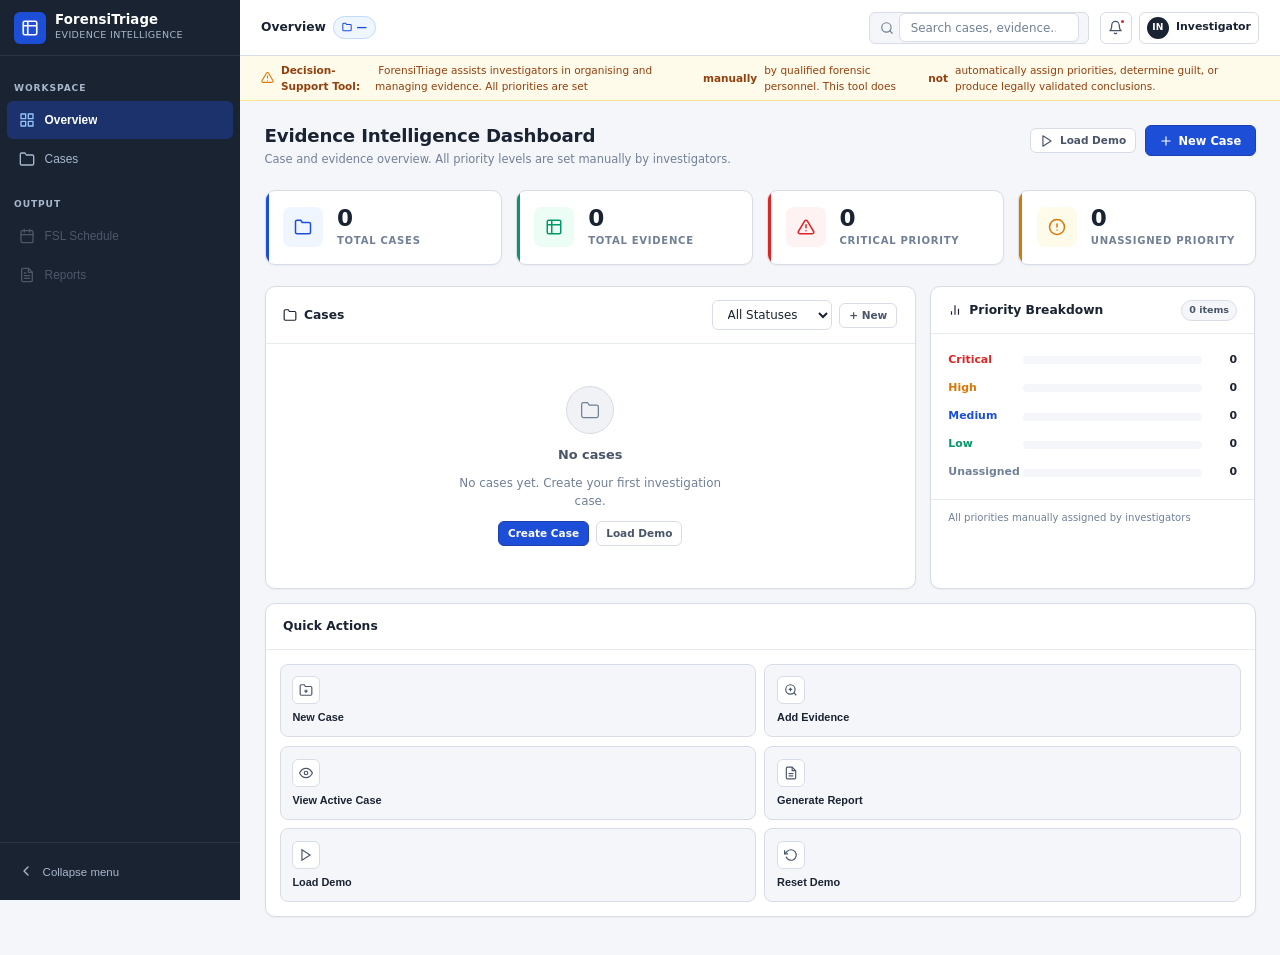
==== commit 483d42e6: "all changes" ====
--- a/src/index.html
+++ b/src/index.html
@@ -12,7 +12,6 @@
        SIDEBAR
        ═══════════════════════════════════════════════════════════════ -->
   <aside id="sidebar" role="navigation" aria-label="Main navigation">
-    <!-- Brand -->
     <div class="sidebar-brand">
       <div class="sidebar-brand-icon">
         <svg viewBox="0 0 24 24" fill="none" stroke="currentColor" stroke-width="2.2" stroke-linecap="round" stroke-linejoin="round" aria-hidden="true">
@@ -25,7 +24,6 @@
       </div>
     </div>
 
-    <!-- Navigation -->
     <nav class="sidebar-nav">
       <div class="sidebar-section-label">Workspace</div>
 
@@ -43,21 +41,7 @@
         <span class="nav-label">Cases</span>
       </button>
 
-      <div class="sidebar-section-label">Analysis</div>
-
-      <button class="nav-item" data-view="evidence" id="nav-evidence" disabled>
-        <span class="nav-icon">
-          <svg viewBox="0 0 24 24" fill="none" stroke="currentColor" stroke-width="2" stroke-linecap="round" stroke-linejoin="round"><path d="M9 3H5a2 2 0 00-2 2v4m6-6h10a2 2 0 012 2v4M9 3v18m0 0h10a2 2 0 002-2V9M9 21H5a2 2 0 01-2-2V9m0 0h18"/></svg>
-        </span>
-        <span class="nav-label">Evidence Intake</span>
-      </button>
-
-      <button class="nav-item" data-view="priorities" id="nav-priorities" disabled>
-        <span class="nav-icon">
-          <svg viewBox="0 0 24 24" fill="none" stroke="currentColor" stroke-width="2" stroke-linecap="round" stroke-linejoin="round"><polygon points="12 2 15.09 8.26 22 9.27 17 14.14 18.18 21.02 12 17.77 5.82 21.02 7 14.14 2 9.27 8.91 8.26 12 2"/></svg>
-        </span>
-        <span class="nav-label">Priority Queue</span>
-      </button>
+      <div class="sidebar-section-label">Output</div>
 
       <button class="nav-item" data-view="schedule" id="nav-schedule" disabled>
         <span class="nav-icon">
@@ -66,8 +50,6 @@
         <span class="nav-label">FSL Schedule</span>
       </button>
 
-      <div class="sidebar-section-label">Output</div>
-
       <button class="nav-item" data-view="report" id="nav-report" disabled>
         <span class="nav-icon">
           <svg viewBox="0 0 24 24" fill="none" stroke="currentColor" stroke-width="2" stroke-linecap="round" stroke-linejoin="round"><path d="M14 2H6a2 2 0 00-2 2v16a2 2 0 002 2h12a2 2 0 002-2V8z"/><polyline points="14 2 14 8 20 8"/><line x1="16" y1="13" x2="8" y2="13"/><line x1="16" y1="17" x2="8" y2="17"/><polyline points="10 9 9 9 8 9"/></svg>
@@ -76,7 +58,6 @@
       </button>
     </nav>
 
-    <!-- Footer / Collapse -->
     <div class="sidebar-footer">
       <button class="sidebar-collapse-btn" id="sidebar-toggle" aria-label="Toggle sidebar">
         <span class="collapse-icon">
@@ -113,9 +94,6 @@
           <svg viewBox="0 0 24 24" fill="none" stroke="currentColor" stroke-width="2" stroke-linecap="round" stroke-linejoin="round"><path d="M18 8A6 6 0 006 8c0 7-3 9-3 9h18s-3-2-3-9"/><path d="M13.73 21a2 2 0 01-3.46 0"/></svg>
           <span class="notif-dot"></span>
         </button>
-        <button class="topbar-icon-btn" title="Settings" aria-label="Settings">
-          <svg viewBox="0 0 24 24" fill="none" stroke="currentColor" stroke-width="2" stroke-linecap="round" stroke-linejoin="round"><circle cx="12" cy="12" r="3"/><path d="M19.4 15a1.65 1.65 0 00.33 1.82l.06.06a2 2 0 00-2.83 2.83l-.06-.06a1.65 1.65 0 00-1.82-.33 1.65 1.65 0 00-1 1.51V21a2 2 0 01-4 0v-.09A1.65 1.65 0 009 19.4a1.65 1.65 0 00-1.82.33l-.06.06a2 2 0 01-2.83-2.83l.06-.06A1.65 1.65 0 004.68 15a1.65 1.65 0 00-1.51-1H3a2 2 0 010-4h.09A1.65 1.65 0 004.6 9a1.65 1.65 0 00-.33-1.82l-.06-.06a2 2 0 012.83-2.83l.06.06A1.65 1.65 0 009 4.68a1.65 1.65 0 001-1.51V3a2 2 0 014 0v.09a1.65 1.65 0 001 1.51 1.65 1.65 0 001.82-.33l.06-.06a2 2 0 012.83 2.83l-.06.06A1.65 1.65 0 0019.4 9a1.65 1.65 0 001.51 1H21a2 2 0 010 4h-.09a1.65 1.65 0 00-1.51 1z"/></svg>
-        </button>
         <div class="topbar-profile" title="Investigator profile">
           <div class="profile-avatar" id="profile-initials">—</div>
           <span class="profile-name" id="profile-name">Investigator</span>
@@ -126,12 +104,10 @@
     <!-- DISCLAIMER BANNER -->
     <div class="disclaimer-banner" role="alert">
       <svg viewBox="0 0 24 24" fill="none" stroke="currentColor" stroke-width="2" stroke-linecap="round" stroke-linejoin="round" aria-hidden="true"><path d="M10.29 3.86L1.82 18a2 2 0 001.71 3h16.94a2 2 0 001.71-3L13.71 3.86a2 2 0 00-3.42 0z"/><line x1="12" y1="9" x2="12" y2="13"/><line x1="12" y1="17" x2="12.01" y2="17"/></svg>
-      <strong>Decision-Support Prototype:</strong>&nbsp;ForensiTriage uses rule-based logic only. It does <em>not</em> replace qualified forensic experts, determine guilt, or produce legally validated conclusions. Data is stored locally — not suitable for real confidential evidence.
+      <strong>Decision-Support Tool:</strong>&nbsp;ForensiTriage assists investigators in organising and managing evidence. All priorities are set <em>manually</em> by qualified forensic personnel. This tool does <em>not</em> automatically assign priorities, determine guilt, or produce legally validated conclusions.
     </div>
 
-    <!-- ═══════════════════════════════════════════════════════════════
-         MAIN CONTENT
-         ═══════════════════════════════════════════════════════════════ -->
+    <!-- MAIN CONTENT -->
     <main id="main-content" role="main">
 
       <!-- ─── DASHBOARD VIEW ─── -->
@@ -140,7 +116,7 @@
         <div class="view-header">
           <div class="view-header-left">
             <h1 class="view-title" id="dashboard-heading">Evidence Intelligence Dashboard</h1>
-            <p class="view-subtitle">AI-assisted evidence triage for structured and transparent forensic examination.</p>
+            <p class="view-subtitle">Case and evidence overview. All priority levels are set manually by investigators.</p>
           </div>
           <div class="view-header-actions">
             <button class="btn btn-secondary btn-sm" data-action="load-demo">
@@ -162,7 +138,7 @@
             </div>
             <div class="stat-body">
               <div class="stat-value" id="stat-total-cases">0</div>
-              <div class="stat-label">Active Cases</div>
+              <div class="stat-label">Total Cases</div>
             </div>
           </div>
           <div class="stat-card success">
@@ -171,7 +147,7 @@
             </div>
             <div class="stat-body">
               <div class="stat-value" id="stat-total-evidence">0</div>
-              <div class="stat-label">Evidence Items</div>
+              <div class="stat-label">Total Evidence</div>
             </div>
           </div>
           <div class="stat-card critical">
@@ -185,208 +161,118 @@
           </div>
           <div class="stat-card warning">
             <div class="stat-icon">
-              <svg viewBox="0 0 24 24" fill="none" stroke="currentColor" stroke-width="2" stroke-linecap="round" stroke-linejoin="round"><circle cx="12" cy="12" r="10"/><polyline points="12 6 12 12 16 14"/></svg>
+              <svg viewBox="0 0 24 24" fill="none" stroke="currentColor" stroke-width="2" stroke-linecap="round" stroke-linejoin="round"><circle cx="12" cy="12" r="10"/><line x1="12" y1="8" x2="12" y2="12"/><line x1="12" y1="16" x2="12.01" y2="16"/></svg>
             </div>
             <div class="stat-body">
-              <div class="stat-value" id="stat-active-cases">0</div>
-              <div class="stat-label">Urgent Testing</div>
-            </div>
-          </div>
-        </div>
-
-        <!-- Row 1: Priority Distribution + Priority Queue -->
+              <div class="stat-value" id="stat-unassigned">0</div>
+              <div class="stat-label">Unassigned Priority</div>
+            </div>
+          </div>
+        </div>
+
+        <!-- Priority breakdown + Recent cases -->
         <div class="dashboard-grid-wide">
-          <!-- Priority Queue Table -->
-          <div class="card">
-            <div class="card-header">
-              <div class="card-header-left">
-                <svg width="14" height="14" viewBox="0 0 24 24" fill="none" stroke="currentColor" stroke-width="2" stroke-linecap="round" stroke-linejoin="round"><polygon points="12 2 15.09 8.26 22 9.27 17 14.14 18.18 21.02 12 17.77 5.82 21.02 7 14.14 2 9.27 8.91 8.26 12 2"/></svg>
-                <span class="card-title">Priority Evidence Queue</span>
-              </div>
-              <button class="btn btn-secondary btn-sm" data-action="run-prioritization" id="qa-run-priority" disabled>
-                <svg viewBox="0 0 24 24" fill="none" stroke="currentColor" stroke-width="2" stroke-linecap="round" stroke-linejoin="round" width="12" height="12"><polyline points="23 4 23 10 17 10"/><polyline points="1 20 1 14 7 14"/><path d="M3.51 9a9 9 0 0114.85-3.36L23 10M1 14l4.64 4.36A9 9 0 0020.49 15"/></svg>
-                Run Analysis
-              </button>
-            </div>
-            <div id="dashboard-queue-container">
-              <div class="empty-state">
-                <div class="empty-icon">
-                  <svg viewBox="0 0 24 24" fill="none" stroke="currentColor" stroke-width="1.5" stroke-linecap="round" stroke-linejoin="round"><polygon points="12 2 15.09 8.26 22 9.27 17 14.14 18.18 21.02 12 17.77 5.82 21.02 7 14.14 2 9.27 8.91 8.26 12 2"/></svg>
-                </div>
-                <h3>No prioritization data</h3>
-                <p>Select a case and run evidence prioritization to populate this queue.</p>
-                <button class="btn btn-primary btn-sm" data-action="new-case">Create a Case</button>
-              </div>
-            </div>
-          </div>
-
-          <!-- Priority Distribution Chart -->
-          <div class="card">
-            <div class="card-header">
-              <div class="card-header-left">
-                <svg width="14" height="14" viewBox="0 0 24 24" fill="none" stroke="currentColor" stroke-width="2" stroke-linecap="round" stroke-linejoin="round"><line x1="18" y1="20" x2="18" y2="10"/><line x1="12" y1="20" x2="12" y2="4"/><line x1="6" y1="20" x2="6" y2="14"/></svg>
-                <span class="card-title">Priority Distribution</span>
-              </div>
-              <span class="card-badge" id="dist-total-badge">0 items</span>
-            </div>
-            <div id="priority-dist-container">
-              <div class="priority-chart">
-                <div class="chart-row">
-                  <span class="chart-label" style="color:var(--critical)">Critical</span>
-                  <div class="chart-bar-track"><div class="chart-bar-fill critical" id="dist-bar-critical" style="width:0%"></div></div>
-                  <span class="chart-count" id="dist-count-critical">0</span>
-                  <span class="chart-pct" id="dist-pct-critical">—</span>
-                </div>
-                <div class="chart-row">
-                  <span class="chart-label" style="color:var(--high)">High</span>
-                  <div class="chart-bar-track"><div class="chart-bar-fill high" id="dist-bar-high" style="width:0%"></div></div>
-                  <span class="chart-count" id="dist-count-high">0</span>
-                  <span class="chart-pct" id="dist-pct-high">—</span>
-                </div>
-                <div class="chart-row">
-                  <span class="chart-label" style="color:var(--routine)">Routine</span>
-                  <div class="chart-bar-track"><div class="chart-bar-fill routine" id="dist-bar-routine" style="width:0%"></div></div>
-                  <span class="chart-count" id="dist-count-routine">0</span>
-                  <span class="chart-pct" id="dist-pct-routine">—</span>
-                </div>
-              </div>
-            </div>
-            <div class="card-footer">
-              <span>Rule-based scoring engine</span>
-              <button class="btn btn-ghost btn-xs" data-action="run-prioritization" id="qa-run-priority-2" disabled>Recalculate</button>
-            </div>
-          </div>
-        </div>
-
-        <!-- Row 2: Urgent Attention + Timeline + Quick Actions -->
-        <div class="dashboard-grid">
-          <!-- Urgent Attention -->
-          <div class="card">
-            <div class="card-header">
-              <div class="card-header-left">
-                <svg width="14" height="14" viewBox="0 0 24 24" fill="none" stroke="currentColor" stroke-width="2" stroke-linecap="round" stroke-linejoin="round" style="color:var(--critical)"><path d="M10.29 3.86L1.82 18a2 2 0 001.71 3h16.94a2 2 0 001.71-3L13.71 3.86a2 2 0 00-3.42 0z"/><line x1="12" y1="9" x2="12" y2="13"/><line x1="12" y1="17" x2="12.01" y2="17"/></svg>
-                <span class="card-title">Urgent Attention Required</span>
-              </div>
-            </div>
-            <div id="urgent-panel-container">
-              <div class="empty-state">
-                <div class="empty-icon">
-                  <svg viewBox="0 0 24 24" fill="none" stroke="currentColor" stroke-width="1.5"><circle cx="9" cy="21" r="1"/><circle cx="20" cy="21" r="1"/><path d="M1 1h4l2.68 13.39a2 2 0 002 1.61h9.72a2 2 0 002-1.61L23 6H6"/></svg>
-                </div>
-                <p>No urgent items. Add evidence to a case to begin triage.</p>
-              </div>
-            </div>
-          </div>
-
           <!-- Recent Cases -->
           <div class="card">
             <div class="card-header">
               <div class="card-header-left">
-                <svg width="14" height="14" viewBox="0 0 24 24" fill="none" stroke="currentColor" stroke-width="2" stroke-linecap="round" stroke-linejoin="round"><path d="M22 19a2 2 0 01-2 2H4a2 2 0 01-2-2V5a2 2 0 012-2h5l2 3h9a2 2 0 012 2z"/></svg>
-                <span class="card-title">Recent Cases</span>
-              </div>
-              <button class="btn btn-secondary btn-sm" data-action="new-case">+ New</button>
+                <svg width="14" height="14" viewBox="0 0 24 24" fill="none" stroke="currentColor" stroke-width="2"><path d="M22 19a2 2 0 01-2 2H4a2 2 0 01-2-2V5a2 2 0 012-2h5l2 3h9a2 2 0 012 2z"/></svg>
+                <span class="card-title">Cases</span>
+              </div>
+              <div style="display:flex;gap:0.5rem;align-items:center">
+                <select id="dash-filter-status" class="filter-select" style="min-width:120px" aria-label="Filter by status">
+                  <option value="">All Statuses</option>
+                  <option value="Active">Active</option>
+                  <option value="Pending">Pending</option>
+                  <option value="Closed">Closed</option>
+                </select>
+                <button class="btn btn-secondary btn-sm" data-action="new-case">+ New</button>
+              </div>
             </div>
             <div id="recent-cases-list"></div>
           </div>
-        </div>
-
-        <!-- Row 3: FSL Timeline + Quick Actions + Activity -->
-        <div class="dashboard-grid">
-          <!-- FSL Examination Timeline -->
+
+          <!-- Priority Breakdown -->
           <div class="card">
             <div class="card-header">
               <div class="card-header-left">
-                <svg width="14" height="14" viewBox="0 0 24 24" fill="none" stroke="currentColor" stroke-width="2" stroke-linecap="round" stroke-linejoin="round"><rect x="3" y="4" width="18" height="18" rx="2" ry="2"/><line x1="16" y1="2" x2="16" y2="6"/><line x1="8" y1="2" x2="8" y2="6"/><line x1="3" y1="10" x2="21" y2="10"/></svg>
-                <span class="card-title">FSL Examination Timeline</span>
-              </div>
-              <button class="btn btn-secondary btn-sm" data-action="generate-report" id="qa-report" disabled>View Report</button>
-            </div>
-            <div id="fsl-timeline-container">
-              <div class="empty-state">
-                <div class="empty-icon">
-                  <svg viewBox="0 0 24 24" fill="none" stroke="currentColor" stroke-width="1.5"><rect x="3" y="4" width="18" height="18" rx="2" ry="2"/><line x1="16" y1="2" x2="16" y2="6"/><line x1="8" y1="2" x2="8" y2="6"/><line x1="3" y1="10" x2="21" y2="10"/></svg>
-                </div>
-                <p>Run prioritization on a case to generate the FSL schedule.</p>
-                <button class="btn btn-secondary btn-sm" data-action="run-prioritization" id="qa-fsl-btn" disabled>Generate Schedule</button>
-              </div>
-            </div>
-          </div>
-
-          <!-- Quick Actions + Activity -->
-          <div style="display:flex;flex-direction:column;gap:1rem;">
-            <div class="card">
-              <div class="card-header">
-                <span class="card-title">Quick Actions</span>
-              </div>
-              <div class="quick-actions">
-                <button class="quick-action-btn" data-action="new-case">
-                  <div class="qa-icon">
-                    <svg viewBox="0 0 24 24" fill="none" stroke="currentColor" stroke-width="2" stroke-linecap="round" stroke-linejoin="round"><path d="M22 19a2 2 0 01-2 2H4a2 2 0 01-2-2V5a2 2 0 012-2h5l2 3h9a2 2 0 012 2z"/><line x1="12" y1="11" x2="12" y2="17"/><line x1="9" y1="14" x2="15" y2="14"/></svg>
-                  </div>
-                  <span class="qa-label">New Case</span>
-                </button>
-                <button class="quick-action-btn" data-action="add-evidence" id="qa-add-evidence" disabled>
-                  <div class="qa-icon">
-                    <svg viewBox="0 0 24 24" fill="none" stroke="currentColor" stroke-width="2" stroke-linecap="round" stroke-linejoin="round"><circle cx="11" cy="11" r="8"/><line x1="21" y1="21" x2="16.65" y2="16.65"/><line x1="11" y1="8" x2="11" y2="14"/><line x1="8" y1="11" x2="14" y2="11"/></svg>
-                  </div>
-                  <span class="qa-label">Add Evidence</span>
-                </button>
-                <button class="quick-action-btn" data-action="run-prioritization" id="qa-run-priority-3" disabled>
-                  <div class="qa-icon">
-                    <svg viewBox="0 0 24 24" fill="none" stroke="currentColor" stroke-width="2" stroke-linecap="round" stroke-linejoin="round"><polygon points="12 2 15.09 8.26 22 9.27 17 14.14 18.18 21.02 12 17.77 5.82 21.02 7 14.14 2 9.27 8.91 8.26 12 2"/></svg>
-                  </div>
-                  <span class="qa-label">Run Prioritization</span>
-                </button>
-                <button class="quick-action-btn" data-action="generate-report" id="qa-report-2" disabled>
-                  <div class="qa-icon">
-                    <svg viewBox="0 0 24 24" fill="none" stroke="currentColor" stroke-width="2" stroke-linecap="round" stroke-linejoin="round"><path d="M14 2H6a2 2 0 00-2 2v16a2 2 0 002 2h12a2 2 0 002-2V8z"/><polyline points="14 2 14 8 20 8"/><line x1="16" y1="13" x2="8" y2="13"/><line x1="16" y1="17" x2="8" y2="17"/></svg>
-                  </div>
-                  <span class="qa-label">Generate Report</span>
-                </button>
-                <button class="quick-action-btn warning-action" data-action="load-demo">
-                  <div class="qa-icon">
-                    <svg viewBox="0 0 24 24" fill="none" stroke="currentColor" stroke-width="2" stroke-linecap="round" stroke-linejoin="round"><polygon points="5 3 19 12 5 21 5 3"/></svg>
-                  </div>
-                  <span class="qa-label">Load Demo</span>
-                </button>
-                <button class="quick-action-btn danger-action" data-action="reset-demo" id="qa-reset-demo" hidden>
-                  <div class="qa-icon">
-                    <svg viewBox="0 0 24 24" fill="none" stroke="currentColor" stroke-width="2" stroke-linecap="round" stroke-linejoin="round"><polyline points="1 4 1 10 7 10"/><path d="M3.51 15a9 9 0 102.13-9.36L1 10"/></svg>
-                  </div>
-                  <span class="qa-label">Reset Demo</span>
-                </button>
-              </div>
-            </div>
-
-            <!-- Recent Activity -->
-            <div class="card" style="flex:1">
-              <div class="card-header">
-                <span class="card-title">Recent Activity</span>
-              </div>
-              <div id="activity-container">
-                <div class="activity-item">
-                  <div class="activity-icon">
-                    <svg viewBox="0 0 24 24" fill="none" stroke="currentColor" stroke-width="2" stroke-linecap="round" stroke-linejoin="round"><circle cx="12" cy="12" r="10"/><line x1="12" y1="8" x2="12" y2="12"/><line x1="12" y1="16" x2="12.01" y2="16"/></svg>
-                  </div>
-                  <div class="activity-text">
-                    <div class="activity-desc">System initialised. No cases loaded yet.</div>
-                    <div class="activity-time">Just now</div>
-                  </div>
-                </div>
-              </div>
-            </div>
-          </div>
-        </div>
-
-      </section>
-
-      <!-- ─── CASES VIEW ─── -->
+                <svg width="14" height="14" viewBox="0 0 24 24" fill="none" stroke="currentColor" stroke-width="2"><line x1="18" y1="20" x2="18" y2="10"/><line x1="12" y1="20" x2="12" y2="4"/><line x1="6" y1="20" x2="6" y2="14"/></svg>
+                <span class="card-title">Priority Breakdown</span>
+              </div>
+              <span class="card-badge" id="dist-total-badge">0 items</span>
+            </div>
+            <div class="priority-chart">
+              <div class="chart-row">
+                <span class="chart-label" style="color:var(--critical)">Critical</span>
+                <div class="chart-bar-track"><div class="chart-bar-fill critical" id="dist-bar-critical" style="width:0%"></div></div>
+                <span class="chart-count" id="dist-count-critical">0</span>
+              </div>
+              <div class="chart-row">
+                <span class="chart-label" style="color:var(--high)">High</span>
+                <div class="chart-bar-track"><div class="chart-bar-fill high" id="dist-bar-high" style="width:0%"></div></div>
+                <span class="chart-count" id="dist-count-high">0</span>
+              </div>
+              <div class="chart-row">
+                <span class="chart-label" style="color:var(--blue)">Medium</span>
+                <div class="chart-bar-track"><div class="chart-bar-fill medium" id="dist-bar-medium" style="width:0%"></div></div>
+                <span class="chart-count" id="dist-count-medium">0</span>
+              </div>
+              <div class="chart-row">
+                <span class="chart-label" style="color:var(--routine)">Low</span>
+                <div class="chart-bar-track"><div class="chart-bar-fill routine" id="dist-bar-low" style="width:0%"></div></div>
+                <span class="chart-count" id="dist-count-low">0</span>
+              </div>
+              <div class="chart-row">
+                <span class="chart-label" style="color:var(--text-muted)">Unassigned</span>
+                <div class="chart-bar-track"><div class="chart-bar-fill unassigned" id="dist-bar-unassigned" style="width:0%"></div></div>
+                <span class="chart-count" id="dist-count-unassigned">0</span>
+              </div>
+            </div>
+            <div class="card-footer">
+              <span style="font-size:0.72rem;color:var(--text-muted)">All priorities manually assigned by investigators</span>
+            </div>
+          </div>
+        </div>
+
+        <!-- Quick Actions -->
+        <div class="card" style="margin-bottom:1rem">
+          <div class="card-header"><span class="card-title">Quick Actions</span></div>
+          <div class="quick-actions">
+            <button class="quick-action-btn" data-action="new-case">
+              <div class="qa-icon"><svg viewBox="0 0 24 24" fill="none" stroke="currentColor" stroke-width="2"><path d="M22 19a2 2 0 01-2 2H4a2 2 0 01-2-2V5a2 2 0 012-2h5l2 3h9a2 2 0 012 2z"/><line x1="12" y1="11" x2="12" y2="17"/><line x1="9" y1="14" x2="15" y2="14"/></svg></div>
+              <span class="qa-label">New Case</span>
+            </button>
+            <button class="quick-action-btn" data-action="add-evidence" id="qa-add-evidence" disabled>
+              <div class="qa-icon"><svg viewBox="0 0 24 24" fill="none" stroke="currentColor" stroke-width="2"><circle cx="11" cy="11" r="8"/><line x1="21" y1="21" x2="16.65" y2="16.65"/><line x1="11" y1="8" x2="11" y2="14"/><line x1="8" y1="11" x2="14" y2="11"/></svg></div>
+              <span class="qa-label">Add Evidence</span>
+            </button>
+            <button class="quick-action-btn" data-action="view-active-case" id="qa-view-case" disabled>
+              <div class="qa-icon"><svg viewBox="0 0 24 24" fill="none" stroke="currentColor" stroke-width="2"><path d="M1 12s4-8 11-8 11 8 11 8-4 8-11 8-11-8-11-8z"/><circle cx="12" cy="12" r="3"/></svg></div>
+              <span class="qa-label">View Active Case</span>
+            </button>
+            <button class="quick-action-btn" data-action="generate-report" id="qa-report" disabled>
+              <div class="qa-icon"><svg viewBox="0 0 24 24" fill="none" stroke="currentColor" stroke-width="2"><path d="M14 2H6a2 2 0 00-2 2v16a2 2 0 002 2h12a2 2 0 002-2V8z"/><polyline points="14 2 14 8 20 8"/><line x1="16" y1="13" x2="8" y2="13"/><line x1="16" y1="17" x2="8" y2="17"/></svg></div>
+              <span class="qa-label">Generate Report</span>
+            </button>
+            <button class="quick-action-btn warning-action" data-action="load-demo">
+              <div class="qa-icon"><svg viewBox="0 0 24 24" fill="none" stroke="currentColor" stroke-width="2"><polygon points="5 3 19 12 5 21 5 3"/></svg></div>
+              <span class="qa-label">Load Demo</span>
+            </button>
+            <button class="quick-action-btn danger-action" data-action="reset-demo" id="qa-reset-demo" hidden>
+              <div class="qa-icon"><svg viewBox="0 0 24 24" fill="none" stroke="currentColor" stroke-width="2"><polyline points="1 4 1 10 7 10"/><path d="M3.51 15a9 9 0 102.13-9.36L1 10"/></svg></div>
+              <span class="qa-label">Reset Demo</span>
+            </button>
+          </div>
+        </div>
+
+      </section>
+
+      <!-- ─── CASES LIST VIEW ─── -->
       <section id="view-cases" class="view" aria-labelledby="cases-heading" hidden>
         <div class="view-header">
           <div class="view-header-left">
             <h1 class="view-title" id="cases-heading">Case Management</h1>
-            <p class="view-subtitle">Create and manage investigation cases. Select a case to begin evidence intake.</p>
+            <p class="view-subtitle">Create and manage investigation cases. Open a case to view and add evidence.</p>
           </div>
           <div class="view-header-actions">
             <button class="btn btn-primary" data-action="new-case">
@@ -395,92 +281,32 @@
             </button>
           </div>
         </div>
-        <div id="cases-list-container">
-          <div class="card">
-            <div class="empty-state">
-              <div class="empty-icon">
-                <svg viewBox="0 0 24 24" fill="none" stroke="currentColor" stroke-width="1.5" stroke-linecap="round" stroke-linejoin="round"><path d="M22 19a2 2 0 01-2 2H4a2 2 0 01-2-2V5a2 2 0 012-2h5l2 3h9a2 2 0 012 2z"/></svg>
-              </div>
-              <h3>No cases yet</h3>
-              <p>Create your first investigation case to begin evidence intake and triage.</p>
-              <button class="btn btn-primary" data-action="new-case">Create First Case</button>
-            </div>
-          </div>
-        </div>
-      </section>
-
-      <!-- ─── EVIDENCE VIEW ─── -->
-      <section id="view-evidence" class="view" aria-labelledby="evidence-heading" hidden>
-        <div class="view-header">
-          <div class="view-header-left">
-            <h1 class="view-title" id="evidence-heading">Evidence Intake</h1>
-            <p class="view-subtitle active-case-label" id="evidence-case-label">Select a case to view evidence.</p>
-          </div>
-          <div class="view-header-actions">
+        <div id="cases-list-container"></div>
+      </section>
+
+      <!-- ─── CASE DETAILS VIEW ─── -->
+      <section id="view-case-detail" class="view" aria-labelledby="case-detail-heading" hidden>
+        <div class="view-header">
+          <div class="view-header-left">
+            <button class="btn btn-ghost btn-sm" data-action="back-to-cases" style="margin-bottom:0.4rem">
+              <svg viewBox="0 0 24 24" fill="none" stroke="currentColor" stroke-width="2" width="12" height="12"><polyline points="15 18 9 12 15 6"/></svg>
+              All Cases
+            </button>
+            <h1 class="view-title" id="case-detail-heading">Case Details</h1>
+            <p class="view-subtitle" id="case-detail-subtitle"></p>
+          </div>
+          <div class="view-header-actions">
+            <button class="btn btn-secondary" id="btn-edit-case" data-action="edit-current-case">
+              <svg viewBox="0 0 24 24" fill="none" stroke="currentColor" stroke-width="2" width="14" height="14"><path d="M11 4H4a2 2 0 00-2 2v14a2 2 0 002 2h14a2 2 0 002-2v-7"/><path d="M18.5 2.5a2.121 2.121 0 013 3L12 15l-4 1 1-4 9.5-9.5z"/></svg>
+              Edit Case
+            </button>
             <button class="btn btn-primary" data-action="add-evidence" id="btn-add-evidence">
-              <svg viewBox="0 0 24 24" fill="none" stroke="currentColor" stroke-width="2" stroke-linecap="round" stroke-linejoin="round" width="14" height="14"><line x1="12" y1="5" x2="12" y2="19"/><line x1="5" y1="12" x2="19" y2="12"/></svg>
+              <svg viewBox="0 0 24 24" fill="none" stroke="currentColor" stroke-width="2" width="14" height="14"><line x1="12" y1="5" x2="12" y2="19"/><line x1="5" y1="12" x2="19" y2="12"/></svg>
               Add Evidence
             </button>
           </div>
         </div>
-        <div class="evidence-toolbar">
-          <div class="topbar-search" style="width:auto;flex:1;max-width:320px;">
-            <svg viewBox="0 0 24 24" fill="none" stroke="currentColor" stroke-width="2" stroke-linecap="round" stroke-linejoin="round"><circle cx="11" cy="11" r="8"/><line x1="21" y1="21" x2="16.65" y2="16.65"/></svg>
-            <input type="search" id="evidence-search" placeholder="Search evidence by name, type, or ID…" aria-label="Search evidence" />
-          </div>
-          <select id="evidence-filter-type" class="filter-select" aria-label="Filter by type">
-            <option value="">All Types</option>
-            <option value="biological">Biological</option>
-            <option value="digital">Digital</option>
-            <option value="fingerprint">Fingerprint / Impression</option>
-            <option value="trace">Trace</option>
-            <option value="physical">Physical</option>
-            <option value="document">Document</option>
-            <option value="other">Other</option>
-          </select>
-          <select id="evidence-filter-priority" class="filter-select" aria-label="Filter by priority">
-            <option value="">All Priorities</option>
-            <option value="critical">Critical</option>
-            <option value="high">High</option>
-            <option value="routine">Routine</option>
-          </select>
-        </div>
-        <div id="evidence-list-container">
-          <div class="card">
-            <div class="empty-state">
-              <div class="empty-icon">
-                <svg viewBox="0 0 24 24" fill="none" stroke="currentColor" stroke-width="1.5"><path d="M9 3H5a2 2 0 00-2 2v4m6-6h10a2 2 0 012 2v4M9 3v18m0 0h10a2 2 0 002-2V9M9 21H5a2 2 0 01-2-2V9m0 0h18"/></svg>
-              </div>
-              <p>No evidence added to this case yet.</p>
-            </div>
-          </div>
-        </div>
-      </section>
-
-      <!-- ─── PRIORITIES VIEW ─── -->
-      <section id="view-priorities" class="view" aria-labelledby="priorities-heading" hidden>
-        <div class="view-header">
-          <div class="view-header-left">
-            <h1 class="view-title" id="priorities-heading">Priority Queue</h1>
-            <p class="view-subtitle active-case-label" id="priorities-case-label">Run prioritization to see results.</p>
-          </div>
-          <div class="view-header-actions">
-            <button class="btn btn-primary" data-action="run-prioritization">
-              <svg viewBox="0 0 24 24" fill="none" stroke="currentColor" stroke-width="2" stroke-linecap="round" stroke-linejoin="round" width="14" height="14"><polyline points="23 4 23 10 17 10"/><polyline points="1 20 1 14 7 14"/><path d="M3.51 9a9 9 0 0114.85-3.36L23 10M1 14l4.64 4.36A9 9 0 0020.49 15"/></svg>
-              Recalculate
-            </button>
-          </div>
-        </div>
-        <div class="priority-legend">
-          <div class="legend-item"><span class="priority-badge critical">Critical</span> Immediate — time-sensitive or highly contaminated</div>
-          <div class="legend-item"><span class="priority-badge high">High</span> Within 24 h — significant forensic value</div>
-          <div class="legend-item"><span class="priority-badge routine">Routine</span> Standard processing timeline</div>
-        </div>
-        <div class="priority-notice" role="note">
-          <svg viewBox="0 0 24 24" fill="none" stroke="currentColor" stroke-width="2" stroke-linecap="round" stroke-linejoin="round" aria-hidden="true"><circle cx="12" cy="12" r="10"/><line x1="12" y1="8" x2="12" y2="12"/><line x1="12" y1="16" x2="12.01" y2="16"/></svg>
-          <span><strong>Rule-Based Scores:</strong> Priority scores are produced by a deterministic rule-based algorithm, not a trained AI model. They are prototype estimates only — final prioritization decisions must be made by qualified forensic personnel.</span>
-        </div>
-        <div id="priorities-list-container"></div>
+        <div id="case-detail-container"></div>
       </section>
 
       <!-- ─── SCHEDULE VIEW ─── -->
@@ -488,18 +314,18 @@
         <div class="view-header">
           <div class="view-header-left">
             <h1 class="view-title" id="schedule-heading">FSL Examination Schedule</h1>
-            <p class="view-subtitle active-case-label" id="schedule-case-label">Proposed examination order for forensic science laboratory submission.</p>
+            <p class="view-subtitle active-case-label" id="schedule-case-label">Select a case to view the schedule.</p>
           </div>
           <div class="view-header-actions">
             <button class="btn btn-secondary" data-action="generate-report">
-              <svg viewBox="0 0 24 24" fill="none" stroke="currentColor" stroke-width="2" stroke-linecap="round" stroke-linejoin="round" width="14" height="14"><path d="M14 2H6a2 2 0 00-2 2v16a2 2 0 002 2h12a2 2 0 002-2V8z"/><polyline points="14 2 14 8 20 8"/></svg>
+              <svg viewBox="0 0 24 24" fill="none" stroke="currentColor" stroke-width="2" width="14" height="14"><path d="M14 2H6a2 2 0 00-2 2v16a2 2 0 002 2h12a2 2 0 002-2V8z"/><polyline points="14 2 14 8 20 8"/></svg>
               Generate Report
             </button>
           </div>
         </div>
         <div class="schedule-notice" role="note">
           <svg viewBox="0 0 24 24" fill="none" stroke="currentColor" stroke-width="2" stroke-linecap="round" stroke-linejoin="round" aria-hidden="true"><path d="M10.29 3.86L1.82 18a2 2 0 001.71 3h16.94a2 2 0 001.71-3L13.71 3.86a2 2 0 00-3.42 0z"/><line x1="12" y1="9" x2="12" y2="13"/><line x1="12" y1="17" x2="12.01" y2="17"/></svg>
-          <span><strong>Proposed Order Only:</strong> This schedule is a suggested examination order based on calculated priorities. It does not reflect actual laboratory capacity, staff availability, or instrument scheduling. Qualified forensic supervisors must confirm and adjust the schedule.</span>
+          <span><strong>Proposed Order Only:</strong> The schedule below reflects the investigator-assigned priority order. It does not represent laboratory capacity, staff availability, or instrument scheduling. All priorities must be confirmed by a qualified forensic supervisor.</span>
         </div>
         <div id="schedule-container"></div>
       </section>
@@ -509,11 +335,11 @@
         <div class="view-header">
           <div class="view-header-left">
             <h1 class="view-title" id="report-heading">Printable Report</h1>
-            <p class="view-subtitle">Evidence prioritization report for FSL submission and case documentation.</p>
+            <p class="view-subtitle">Evidence report for FSL submission and case documentation.</p>
           </div>
           <div class="view-header-actions">
             <button class="btn btn-primary" onclick="window.print()">
-              <svg viewBox="0 0 24 24" fill="none" stroke="currentColor" stroke-width="2" stroke-linecap="round" stroke-linejoin="round" width="14" height="14"><polyline points="6 9 6 2 18 2 18 9"/><path d="M6 18H4a2 2 0 01-2-2v-5a2 2 0 012-2h16a2 2 0 012 2v5a2 2 0 01-2 2h-2"/><rect x="6" y="14" width="12" height="8"/></svg>
+              <svg viewBox="0 0 24 24" fill="none" stroke="currentColor" stroke-width="2" width="14" height="14"><polyline points="6 9 6 2 18 2 18 9"/><path d="M6 18H4a2 2 0 01-2-2v-5a2 2 0 012-2h16a2 2 0 012 2v5a2 2 0 01-2 2h-2"/><rect x="6" y="14" width="12" height="8"/></svg>
               Print / Save as PDF
             </button>
           </div>
@@ -524,9 +350,7 @@
     </main>
   </div>
 
-  <!-- ═══════════════════════════════════════════════════════════════
-       MODAL
-       ═══════════════════════════════════════════════════════════════ -->
+  <!-- MODAL -->
   <div id="modal-overlay" class="modal-overlay" hidden aria-modal="true" role="dialog">
     <div class="modal" id="modal-box">
       <button class="modal-close" id="modal-close-btn" aria-label="Close">✕</button>
@@ -534,14 +358,10 @@
     </div>
   </div>
 
-  <!-- ═══════════════════════════════════════════════════════════════
-       TOAST NOTIFICATIONS
-       ═══════════════════════════════════════════════════════════════ -->
+  <!-- TOAST -->
   <div id="toast-container" aria-live="polite" aria-atomic="true"></div>
 
-  <!-- ═══════════════════════════════════════════════════════════════
-       SCRIPTS
-       ═══════════════════════════════════════════════════════════════ -->
+  <!-- SCRIPTS -->
   <script src="storage.js"></script>
   <script src="prioritization.js"></script>
   <script src="reports.js"></script>
--- a/src/styles.css
+++ b/src/styles.css
@@ -650,9 +650,12 @@
   border-radius: 4px;
   transition: width 0.4s ease;
 }
-.chart-bar-fill.critical { background: var(--critical); }
-.chart-bar-fill.high     { background: var(--high); }
-.chart-bar-fill.routine  { background: var(--routine); }
+.chart-bar-fill.critical   { background: var(--critical); }
+.chart-bar-fill.high       { background: var(--high); }
+.chart-bar-fill.medium     { background: var(--blue); }
+.chart-bar-fill.routine,
+.chart-bar-fill.low        { background: var(--routine); }
+.chart-bar-fill.unassigned { background: var(--border); }
 .chart-count {
   font-size: 0.78rem;
   font-weight: 700;
@@ -966,12 +969,26 @@
   border-color: var(--high-border);
 }
 .priority-badge.high::before { background: var(--high); }
+.priority-badge.medium {
+  background: var(--blue-light);
+  color: var(--blue-hover);
+  border-color: var(--blue-border);
+}
+.priority-badge.medium::before { background: var(--blue); }
+.priority-badge.low,
 .priority-badge.routine {
   background: var(--routine-light);
   color: var(--routine-text);
   border-color: var(--routine-border);
 }
+.priority-badge.low::before,
 .priority-badge.routine::before { background: var(--routine); }
+.priority-badge.unassigned {
+  background: var(--surface-alt);
+  color: var(--text-muted);
+  border-color: var(--border);
+}
+.priority-badge.unassigned::before { background: var(--border); }
 .priority-badge.override {
   background: var(--override-light);
   color: var(--override-text);
